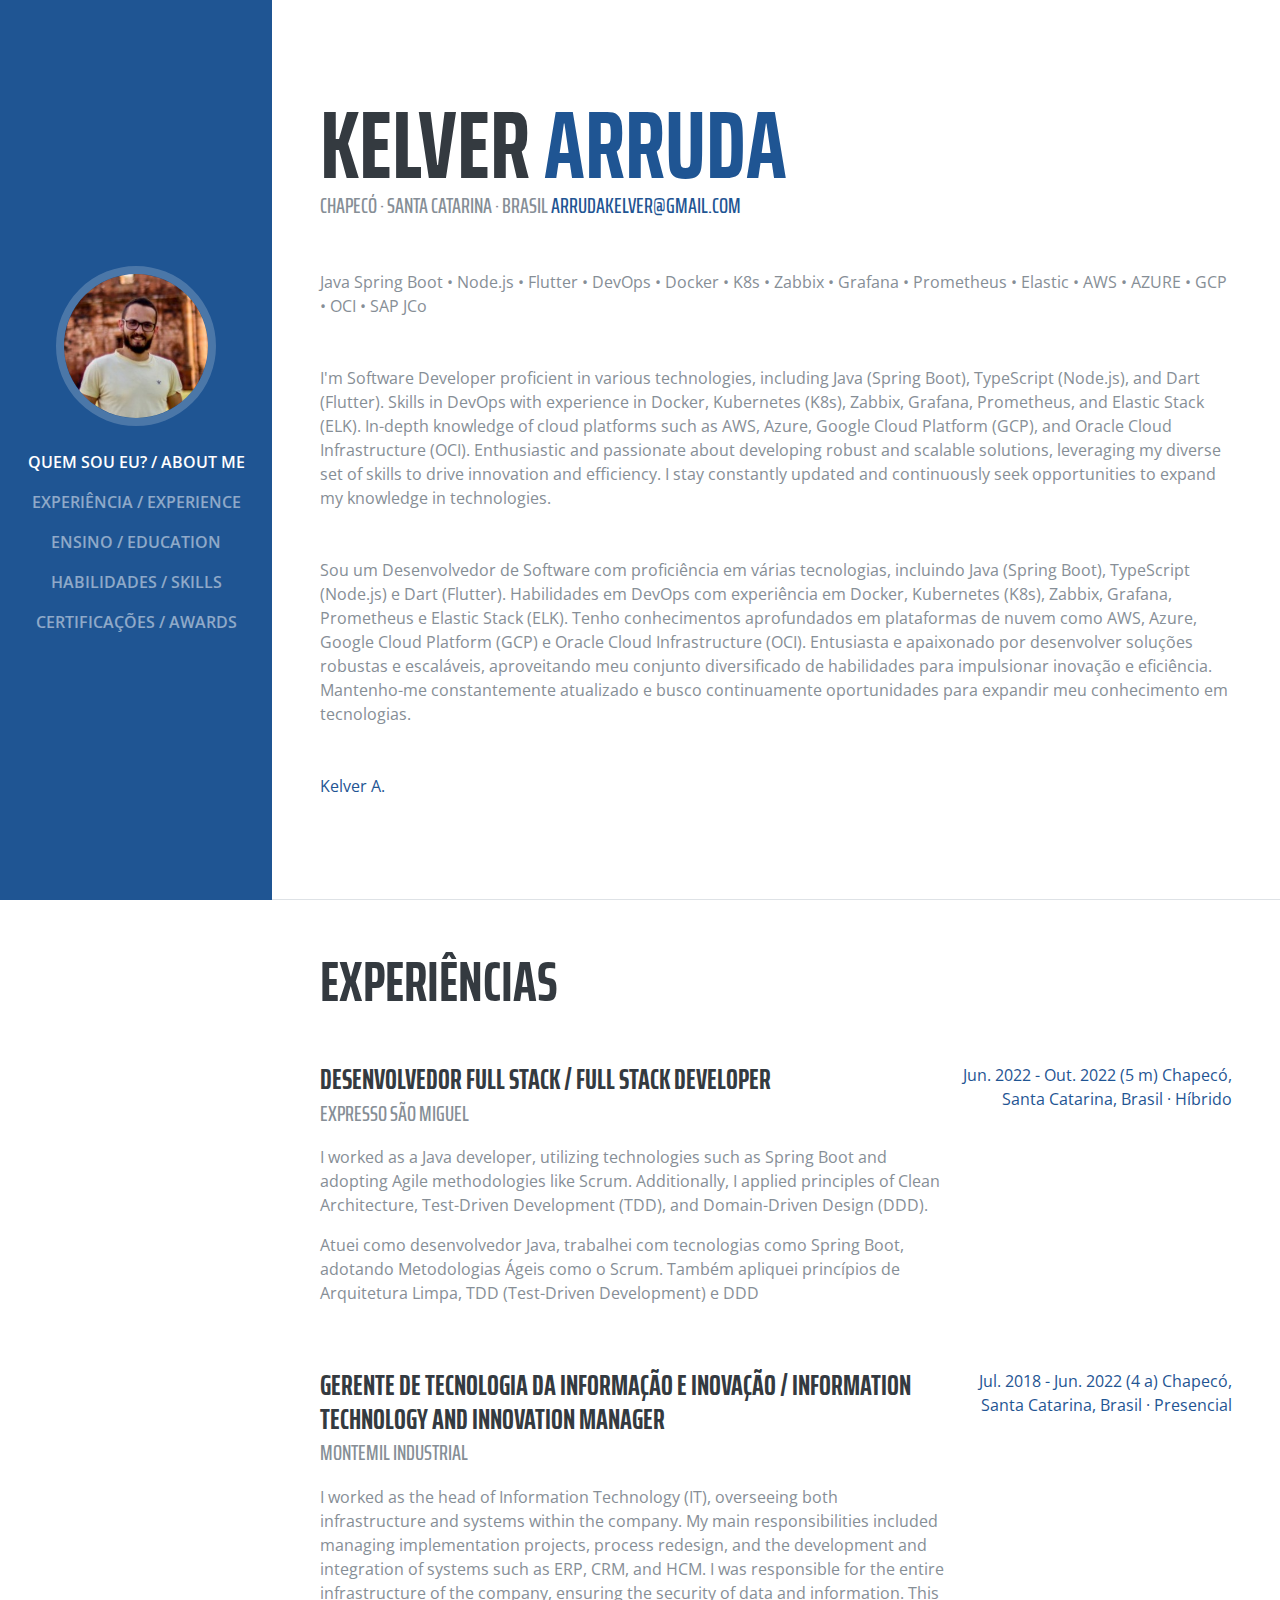
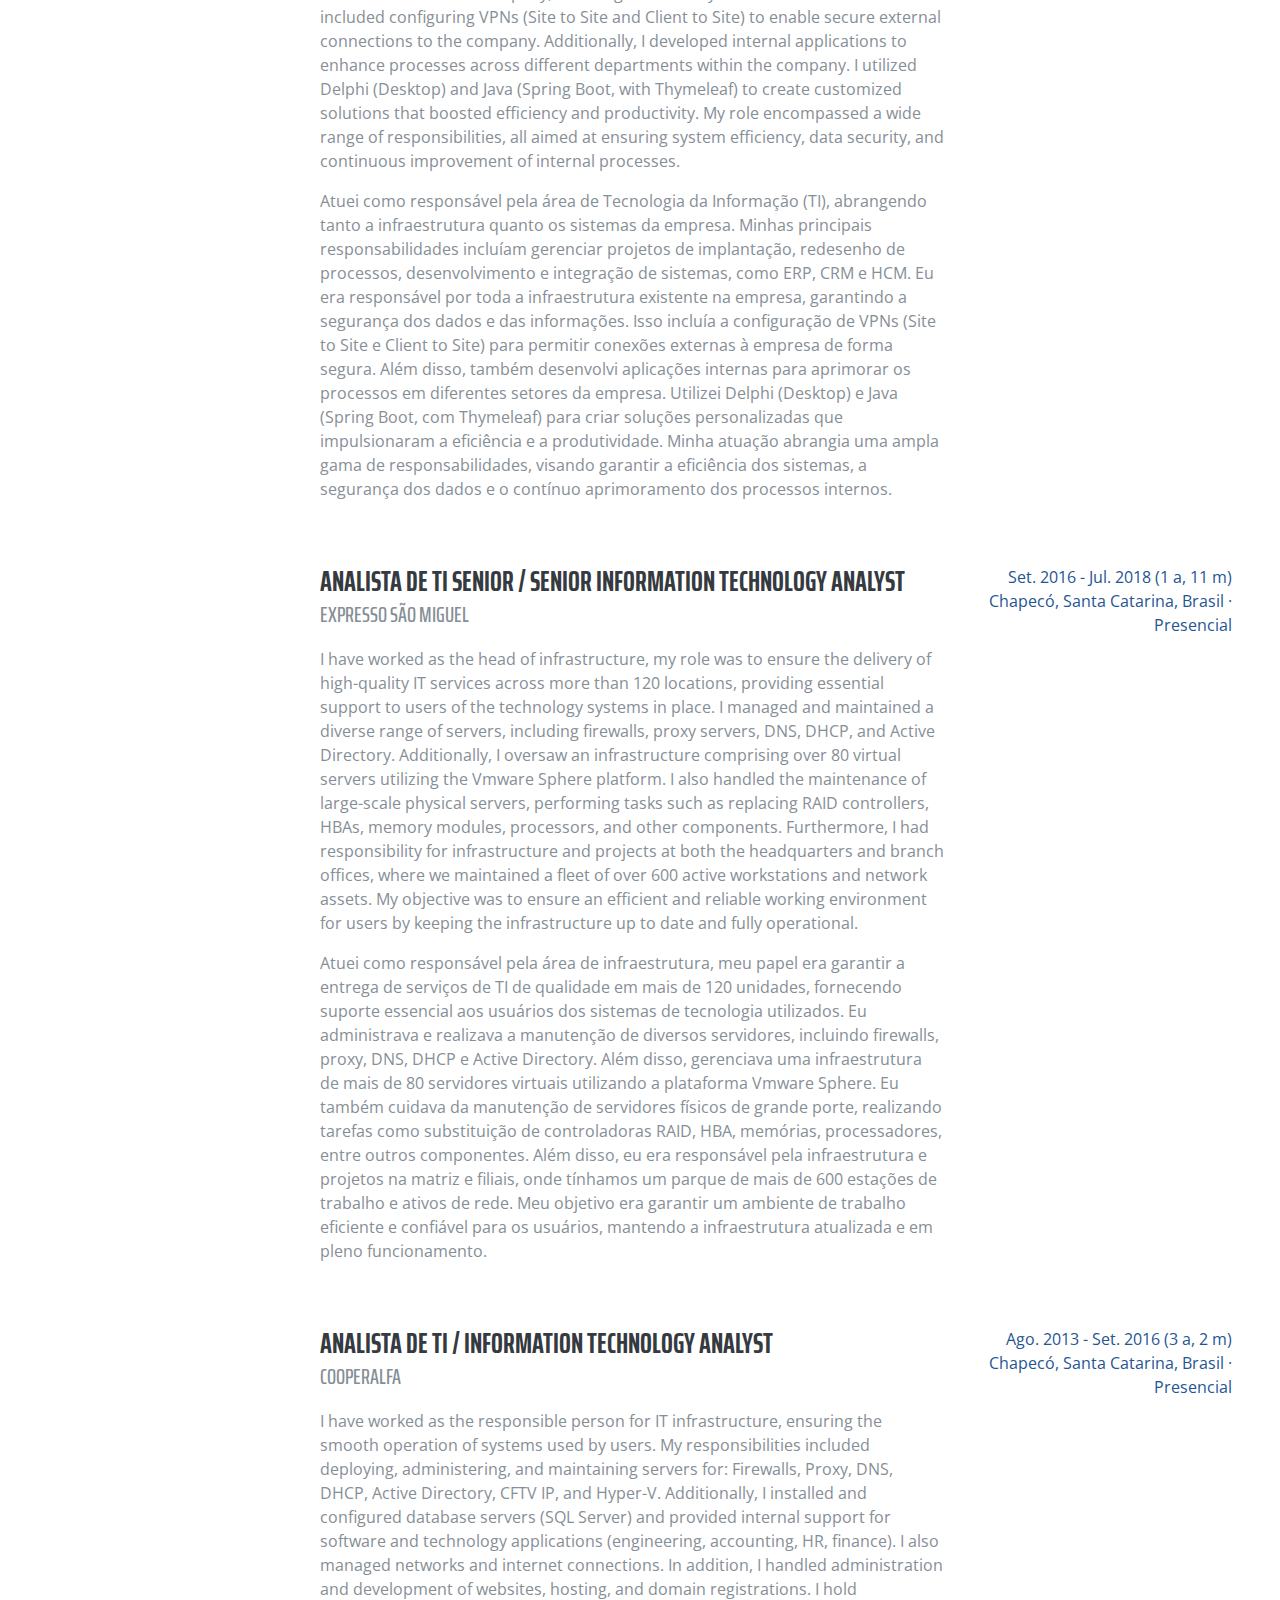
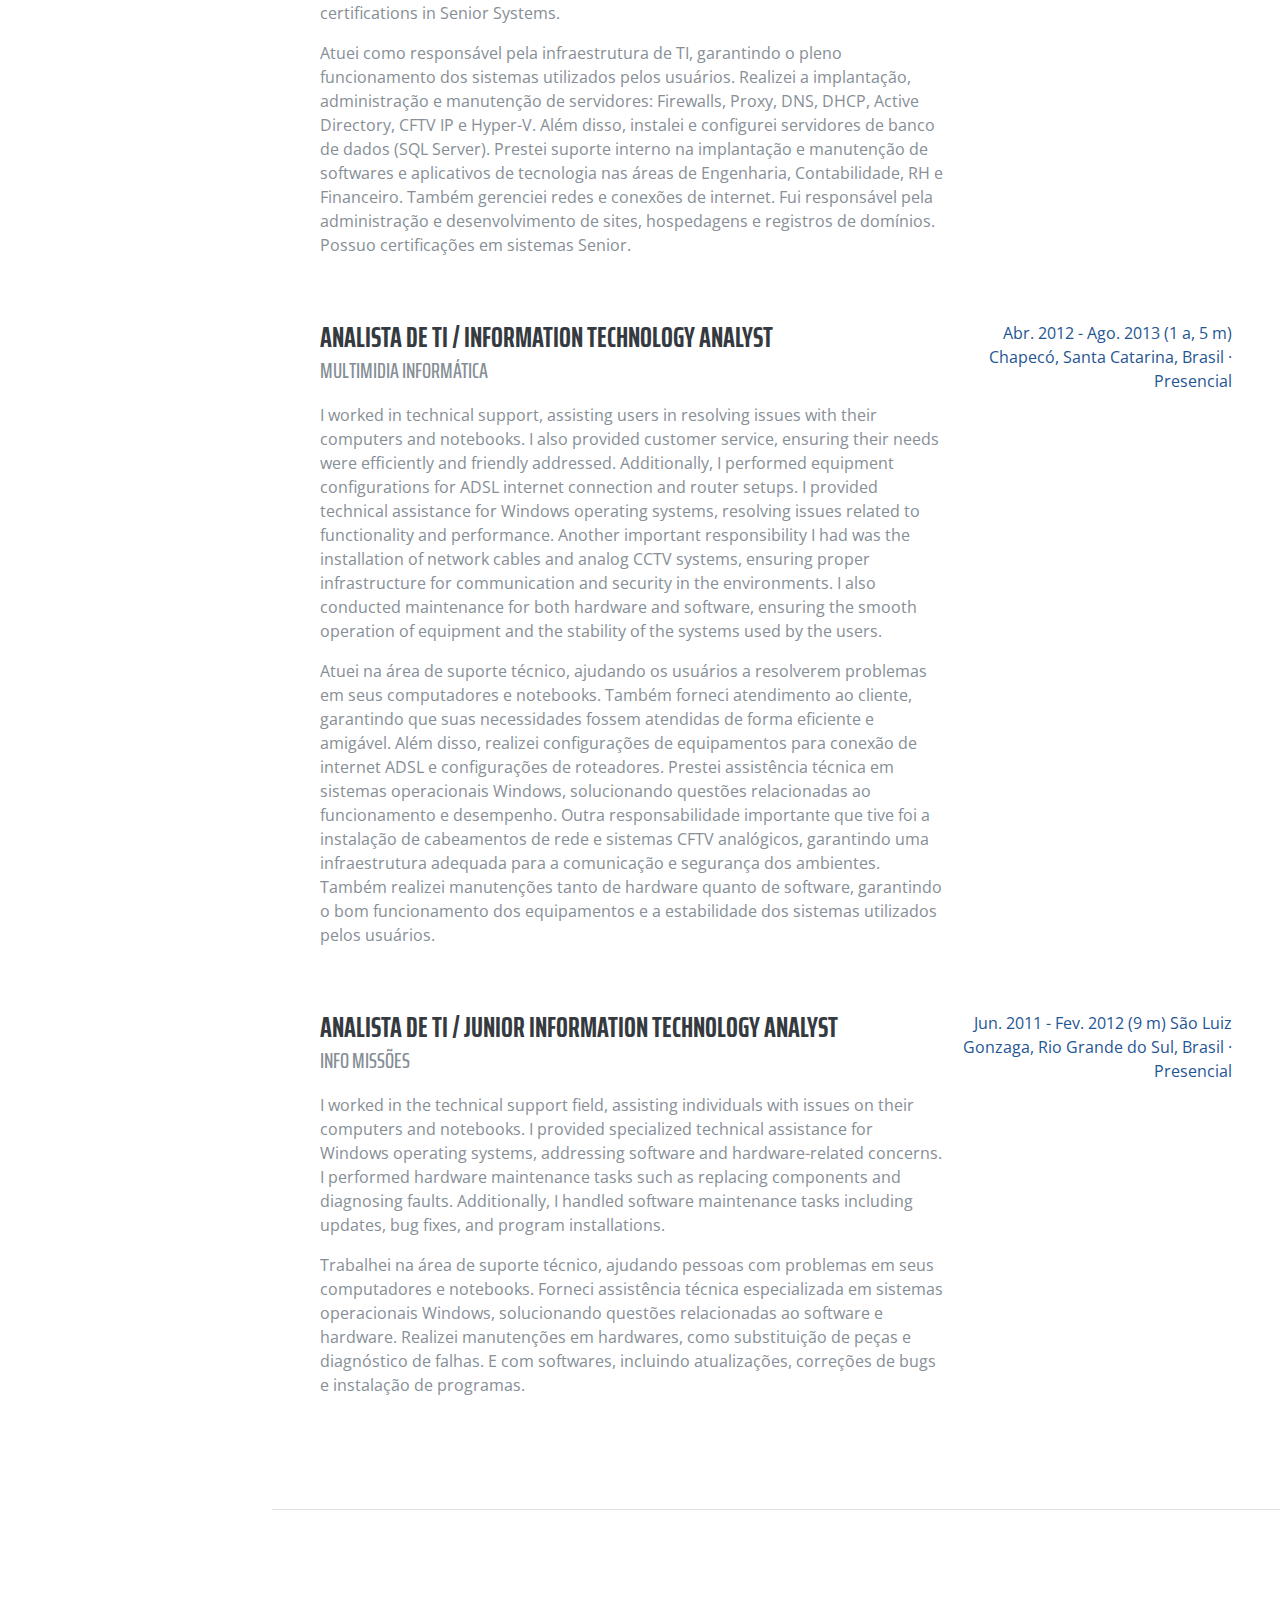
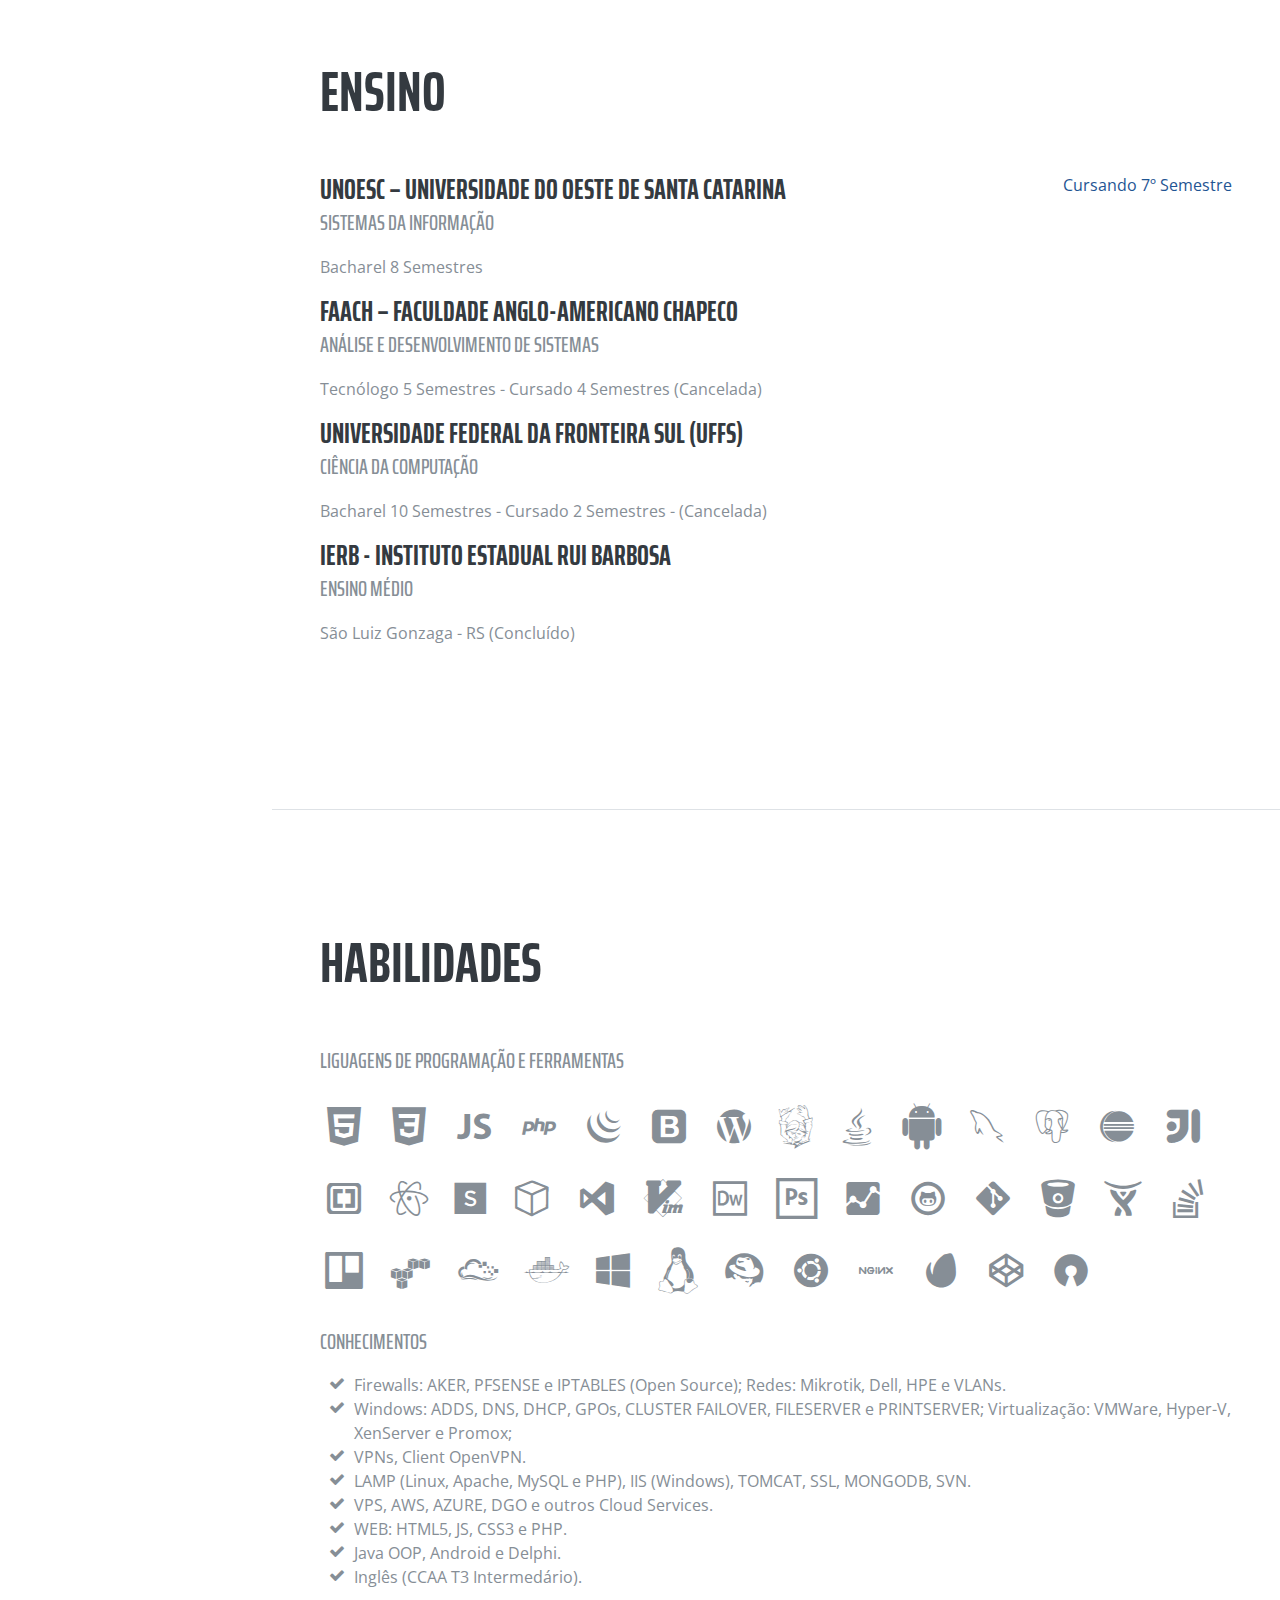
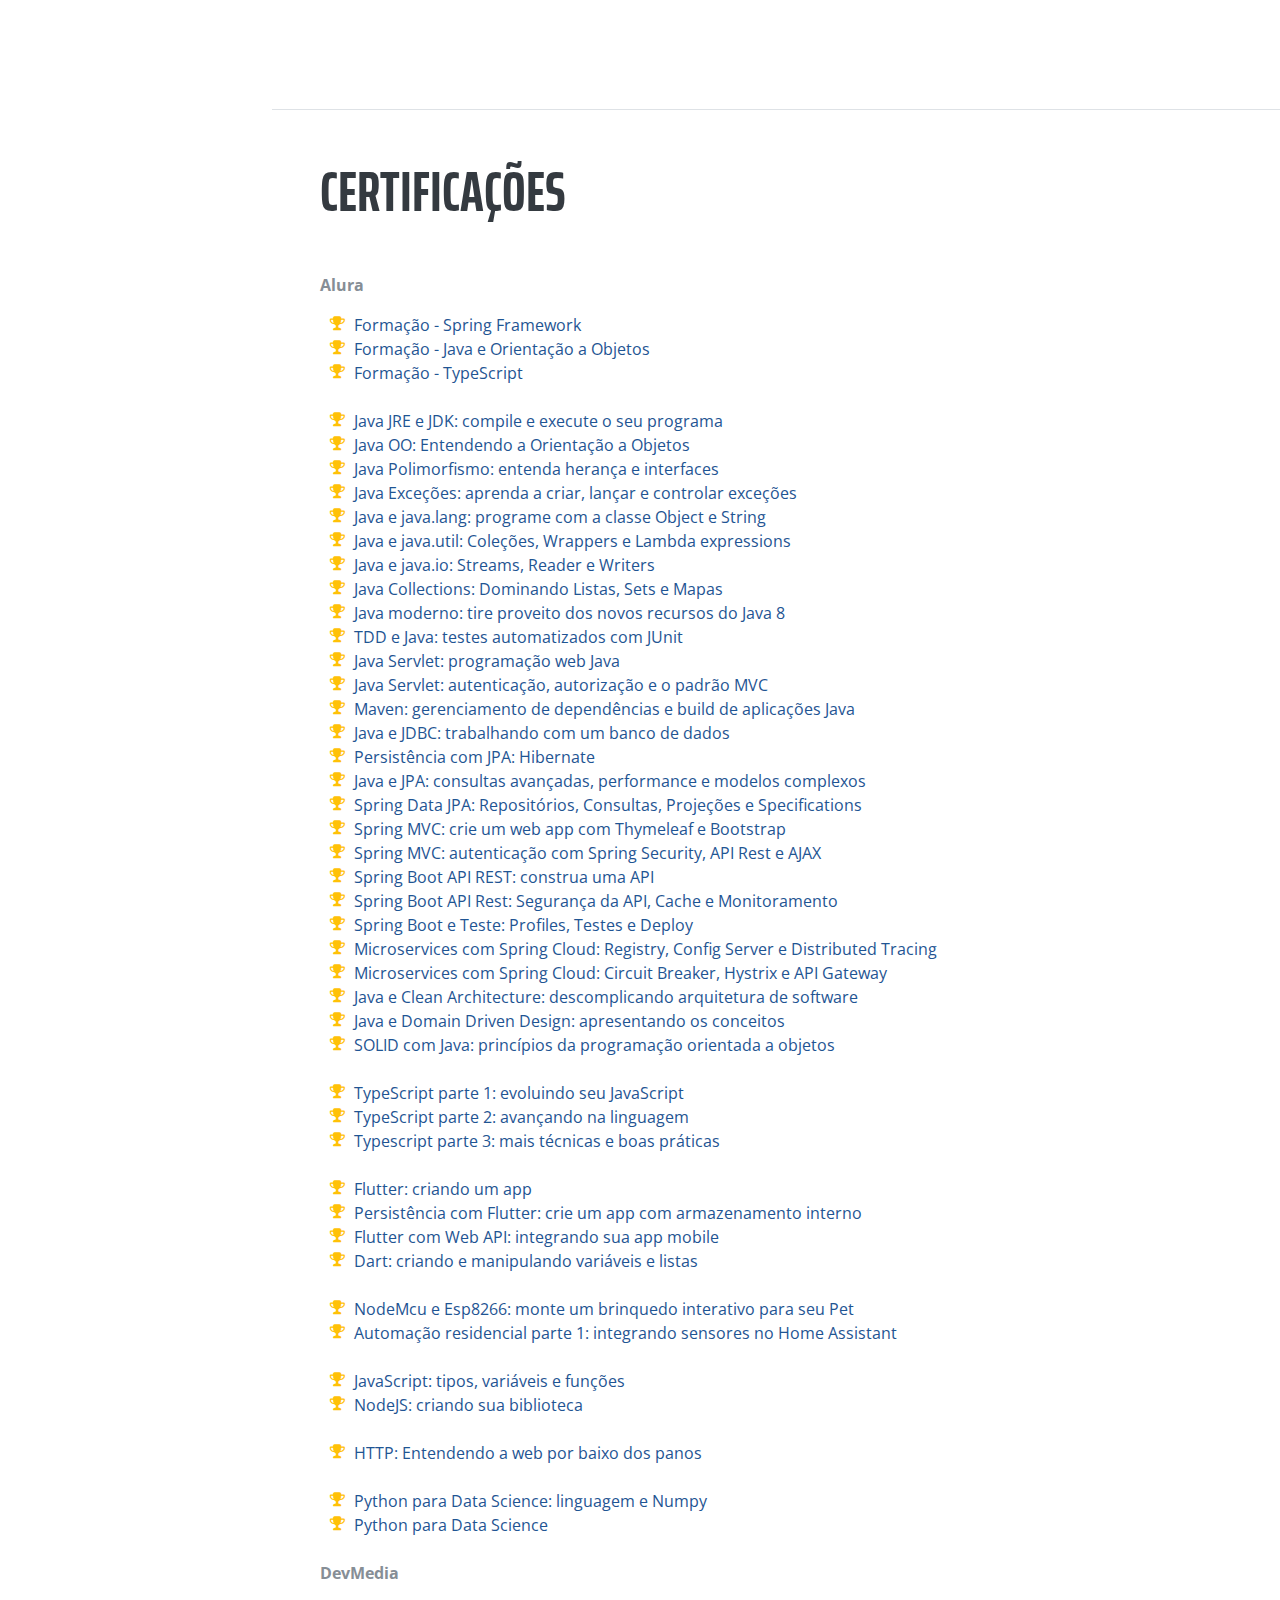
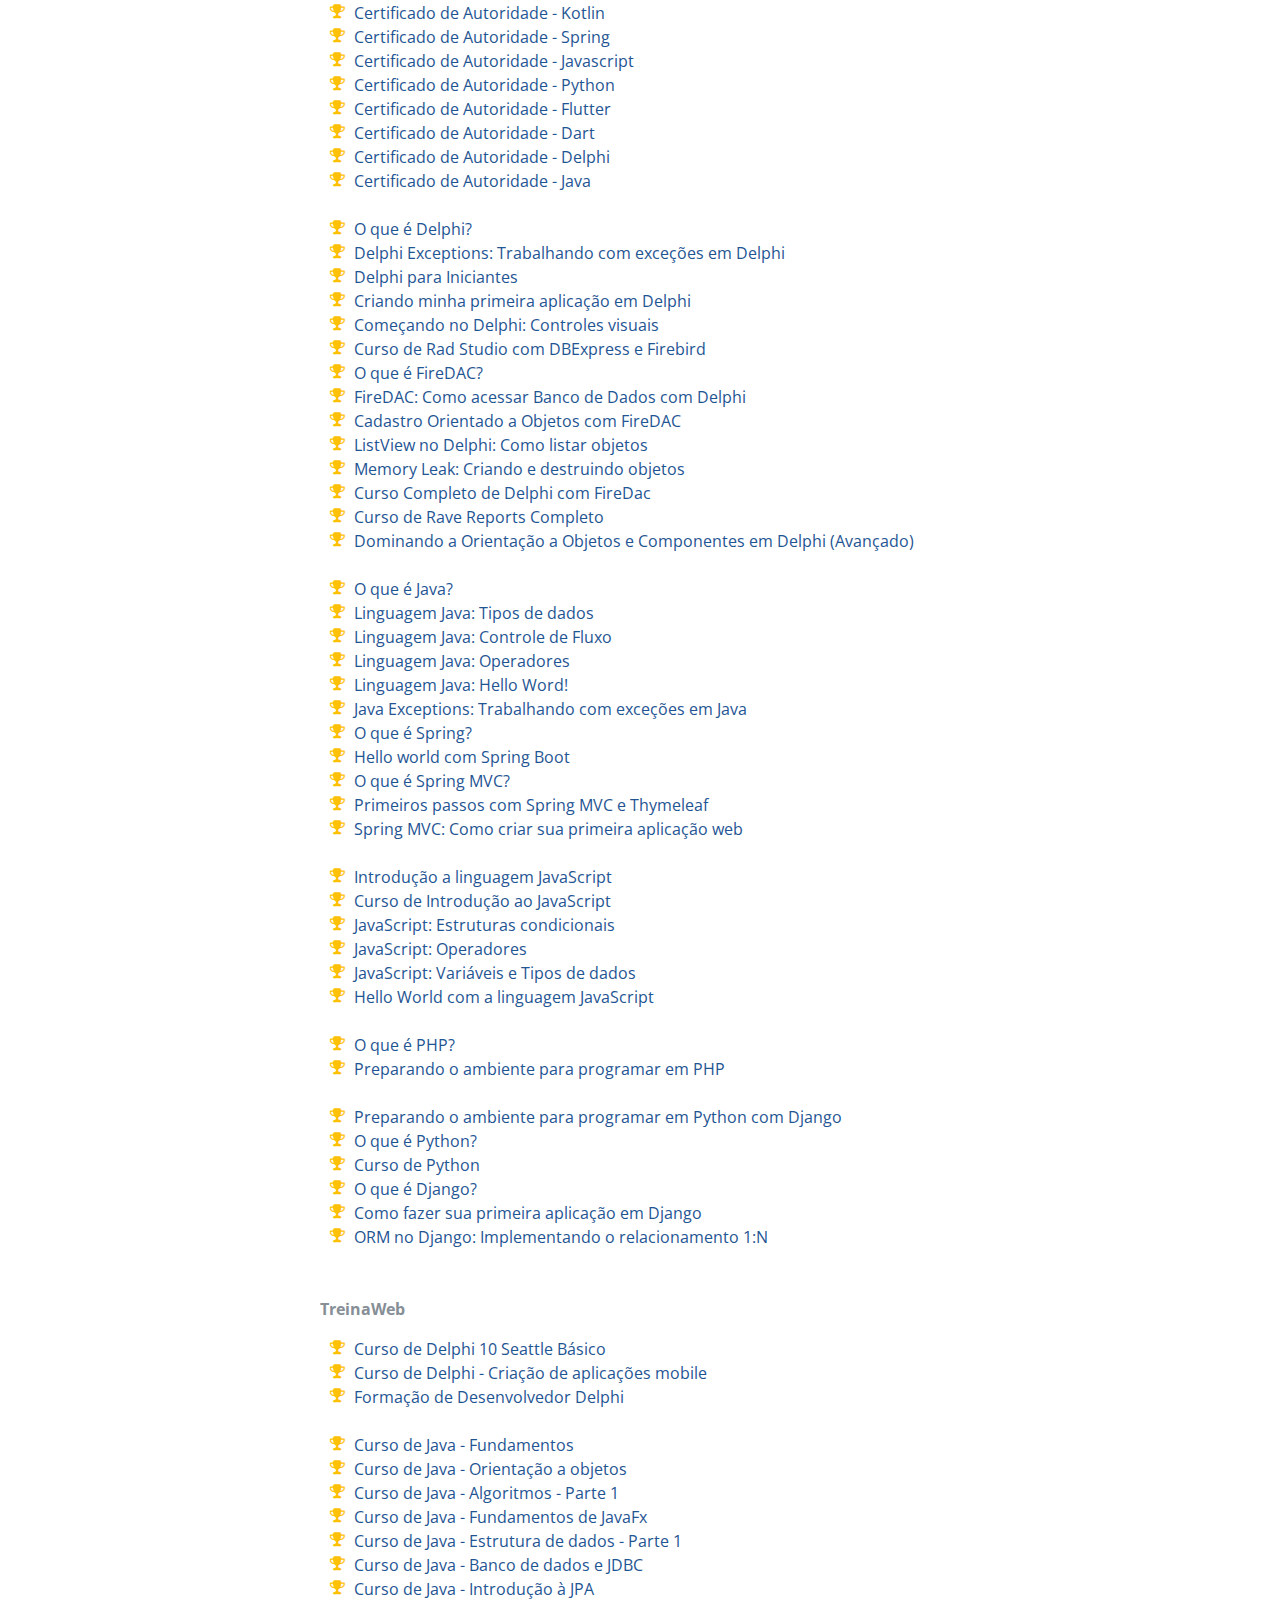
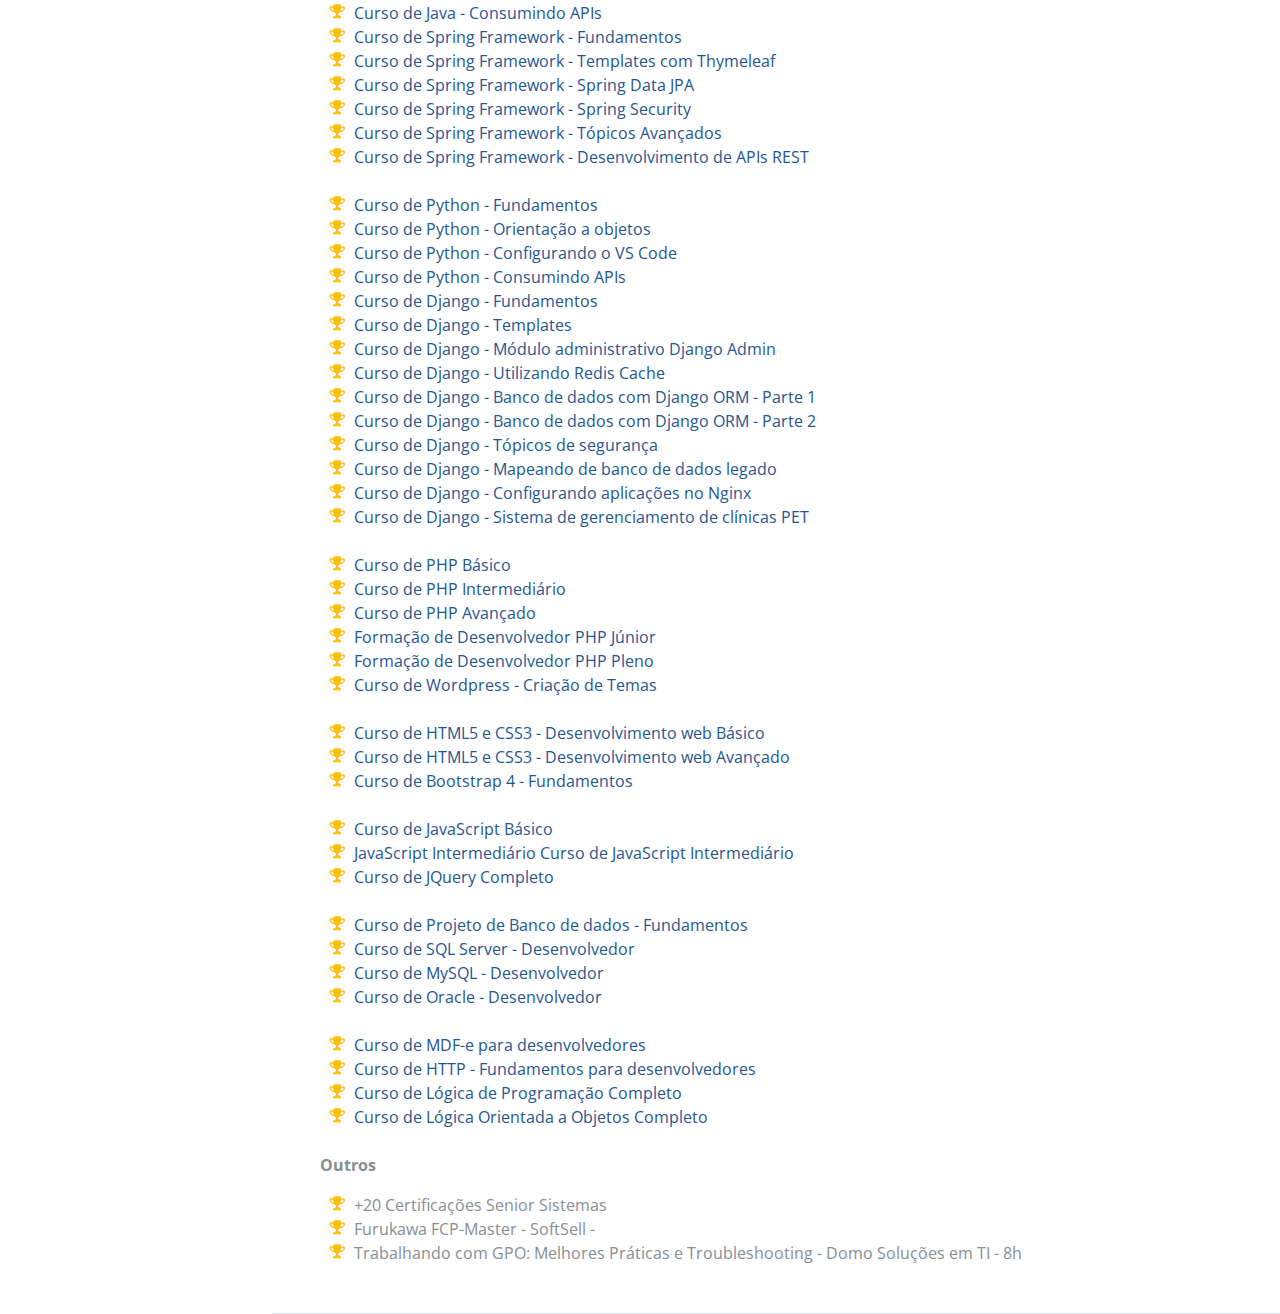
==== index.html @ 5f79d33c "refactor: formatted html" ====
<!DOCTYPE html>
<html lang="pt-br">

<head>

    <meta charset="utf-8">
    <meta name="viewport" content="width=device-width, initial-scale=1, shrink-to-fit=no">
    <meta name="description" content="">
    <meta name="author" content="Kelver Arruda">

    <title>:: Kelver Arruda ::</title>

    <!-- Global site tag (gtag.js) - Google Analytics -->
    <script async src="https://www.googletagmanager.com/gtag/js?id=UA-136386309-1"></script>
    <script>
        window.dataLayer = window.dataLayer || [];

        function gtag() {
            dataLayer.push(arguments);
        }

        gtag('js', new Date());

        gtag('config', 'UA-136386309-1');
    </script>

    <!-- Bootstrap core CSS -->
    <link href="vendor/bootstrap/css/bootstrap.min.css" rel="stylesheet">

    <!-- Custom fonts for this template -->
    <link href="https://fonts.googleapis.com/css?family=Saira+Extra+Condensed:100,200,300,400,500,600,700,800,900"
        rel="stylesheet">
    <link href="https://fonts.googleapis.com/css?family=Open+Sans:300,300i,400,400i,600,600i,700,700i,800,800i"
        rel="stylesheet">
    <link href="vendor/font-awesome/css/font-awesome.min.css" rel="stylesheet">
    <link href="vendor/devicons/css/devicons.min.css" rel="stylesheet">
    <link href="vendor/simple-line-icons/css/simple-line-icons.css" rel="stylesheet">

    <!-- Custom styles for this template -->
    <link href="css/resume.css" rel="stylesheet">

</head>

<body id="page-top">

    <nav class="navbar navbar-expand-lg navbar-dark bg-primary fixed-top" id="sideNav">
        <a class="navbar-brand js-scroll-trigger" href="#page-top">
            <span class="d-none d-lg-block">
                <img class="img-fluid img-profile rounded-circle mx-auto mb-2" src="img/profile.jpg"
                    alt="my-profile-photo">
            </span>
        </a>
        <button class="navbar-toggler" type="button" data-toggle="collapse" data-target="#navbarSupportedContent"
            aria-controls="navbarSupportedContent" aria-expanded="false" aria-label="Toggle navigation">
            <span class="navbar-toggler-icon"></span>
        </button>
        <div class="collapse navbar-collapse" id="navbarSupportedContent">
            <ul class="navbar-nav">
                <li class="nav-item">
                    <a class="nav-link js-scroll-trigger" href="#about">Quem sou eu? / About Me</a>
                </li>
                <li class="nav-item">
                    <a class="nav-link js-scroll-trigger" href="#experience">Experiência / Experience</a>
                </li>
                <li class="nav-item">
                    <a class="nav-link js-scroll-trigger" href="#education">Ensino / Education</a>
                </li>
                <li class="nav-item">
                    <a class="nav-link js-scroll-trigger" href="#skills">Habilidades / Skills</a>
                </li>
                <li class="nav-item">
                    <a class="nav-link js-scroll-trigger" href="#awards">Certificações / Awards</a>
                </li>
            </ul>
        </div>
    </nav>

    <div class="container-fluid p-0">

        <section class="resume-section p-3 p-lg-5 d-flex d-column" id="about">
            <div class="my-auto">
                <h1 class="mb-0">Kelver
                    <span class="text-primary">Arruda</span>
                </h1>
                <div class="subheading mb-5">Chapecó · Santa Catarina · Brasil
                    <a href="mailto:arrudakelver@gmail.com">arrudakelver@gmail.com</a>
                </div>
                <p class="mb-5">Java Spring Boot • Node.js • Flutter • DevOps • Docker • K8s • Zabbix • Grafana •
                    Prometheus • Elastic • AWS • AZURE • GCP • OCI • SAP JCo</p>
                <p class="mb-5">I'm Software Developer proficient in various technologies, including Java (Spring Boot),
                    TypeScript (Node.js), and Dart (Flutter).
                    Skills in DevOps with experience in Docker, Kubernetes (K8s), Zabbix, Grafana, Prometheus, and
                    Elastic Stack (ELK).
                    In-depth knowledge of cloud platforms such as AWS, Azure, Google Cloud Platform (GCP), and Oracle
                    Cloud Infrastructure (OCI).
                    Enthusiastic and passionate about developing robust and scalable solutions, leveraging my diverse
                    set of skills to drive innovation and efficiency. I stay constantly updated and continuously seek
                    opportunities to expand my knowledge in technologies.</p>
                <p class="mb-5">Sou um Desenvolvedor de Software com proficiência em várias tecnologias, incluindo Java
                    (Spring Boot), TypeScript (Node.js) e Dart (Flutter).
                    Habilidades em DevOps com experiência em Docker, Kubernetes (K8s), Zabbix, Grafana, Prometheus e
                    Elastic Stack (ELK).
                    Tenho conhecimentos aprofundados em plataformas de nuvem como AWS, Azure, Google Cloud Platform
                    (GCP) e Oracle Cloud Infrastructure (OCI).
                    Entusiasta e apaixonado por desenvolver soluções robustas e escaláveis, aproveitando meu conjunto
                    diversificado de habilidades para impulsionar inovação e eficiência.
                    Mantenho-me constantemente atualizado e busco continuamente oportunidades para expandir meu
                    conhecimento em tecnologias.</p>

                <div class="badge-base LI-profile-badge" data-locale="pt_BR" data-size="large" data-theme="light"
                    data-type="VERTICAL" data-vanity="kelver-arruda" data-version="v1">
                    <a class="badge-base__link LI-simple-link"
                        href="https://br.linkedin.com/in/kelver-arruda?trk=profile-badge">Kelver A.</a>
                </div>
            </div>
        </section>

        <section class="resume-section p-3 p-lg-5 d-flex flex-column" id="experience">
            <div class="my-auto">
                <h2 class="mb-5">Experiências</h2>
                <div class="resume-item d-flex flex-column flex-md-row mb-5">
                    <div class="resume-content mr-auto">
                        <h3 class="mb-0">Desenvolvedor Full Stack / Full Stack Developer</h3>
                        <div class="subheading mb-3">Expresso São Miguel</div>
                        <p>I worked as a Java developer, utilizing technologies such as Spring Boot and adopting Agile
                            methodologies like Scrum. Additionally, I applied principles of Clean Architecture,
                            Test-Driven Development (TDD), and Domain-Driven Design (DDD).</p>
                        <p>Atuei como desenvolvedor Java, trabalhei com tecnologias como Spring Boot, adotando
                            Metodologias Ágeis como o Scrum. Também apliquei princípios de Arquitetura Limpa, TDD
                            (Test-Driven Development) e DDD</p>
                    </div>
                    <div class="resume-date text-md-right">
                        <span class="text-primary">Jun. 2022 - Out. 2022 (5 m)</span>
                        <span class="text-primary">Chapecó, Santa Catarina, Brasil · Híbrido</span>
                    </div>
                </div>

                <div class="resume-item d-flex flex-column flex-md-row mb-5">
                    <div class="resume-content mr-auto">
                        <h3 class="mb-0">Gerente de Tecnologia da Informação e Inovação / Information Technology and
                            Innovation Manager</h3>
                        <div class="subheading mb-3">Montemil Industrial</div>
                        <p>I worked as the head of Information Technology (IT), overseeing both infrastructure and
                            systems within the company. My main responsibilities included managing implementation
                            projects, process redesign, and the development and integration of systems such as ERP, CRM,
                            and HCM.
                            I was responsible for the entire infrastructure of the company, ensuring the security of
                            data and information. This included configuring VPNs (Site to Site and Client to Site) to
                            enable secure external connections to the company.
                            Additionally, I developed internal applications to enhance processes across different
                            departments within the company. I utilized Delphi (Desktop) and Java (Spring Boot, with
                            Thymeleaf) to create customized solutions that boosted efficiency and productivity.
                            My role encompassed a wide range of responsibilities, all aimed at ensuring system
                            efficiency, data security, and continuous improvement of internal processes.</p>
                        <p>Atuei como responsável pela área de Tecnologia da Informação (TI), abrangendo tanto a
                            infraestrutura quanto os sistemas da empresa. Minhas principais responsabilidades incluíam
                            gerenciar projetos de implantação, redesenho de processos, desenvolvimento e integração de
                            sistemas, como ERP, CRM e HCM.
                            Eu era responsável por toda a infraestrutura existente na empresa, garantindo a segurança
                            dos dados e das informações. Isso incluía a configuração de VPNs (Site to Site e Client to
                            Site) para permitir conexões externas à empresa de forma segura.
                            Além disso, também desenvolvi aplicações internas para aprimorar os processos em diferentes
                            setores da empresa. Utilizei Delphi (Desktop) e Java (Spring Boot, com Thymeleaf) para criar
                            soluções personalizadas que impulsionaram a eficiência e a produtividade.
                            Minha atuação abrangia uma ampla gama de responsabilidades, visando garantir a eficiência
                            dos sistemas, a segurança dos dados e o contínuo aprimoramento dos processos internos.</p>
                    </div>
                    <div class="resume-date text-md-right">
                        <span class="text-primary">Jul. 2018 - Jun. 2022 (4 a)</span>
                        <span class="text-primary">Chapecó, Santa Catarina, Brasil · Presencial</span>
                    </div>
                </div>

                <div class="resume-item d-flex flex-column flex-md-row mb-5">
                    <div class="resume-content mr-auto">
                        <h3 class="mb-0">Analista de TI Senior / Senior Information Technology Analyst</h3>
                        <div class="subheading mb-3">Expresso São Miguel</div>
                        <p>I have worked as the head of infrastructure, my role was to ensure the delivery of
                            high-quality IT services across more than 120 locations, providing essential support to
                            users of the technology systems in place.
                            I managed and maintained a diverse range of servers, including firewalls, proxy servers,
                            DNS, DHCP, and Active Directory. Additionally, I oversaw an infrastructure comprising over
                            80 virtual servers utilizing the Vmware Sphere platform.
                            I also handled the maintenance of large-scale physical servers, performing tasks such as
                            replacing RAID controllers, HBAs, memory modules, processors, and other components.
                            Furthermore, I had responsibility for infrastructure and projects at both the headquarters
                            and branch offices, where we maintained a fleet of over 600 active workstations and network
                            assets. My objective was to ensure an efficient and reliable working environment for users
                            by keeping the infrastructure up to date and fully operational.</p>
                        <p>Atuei como responsável pela área de infraestrutura, meu papel era garantir a entrega de
                            serviços de TI de qualidade em mais de 120 unidades, fornecendo suporte essencial aos
                            usuários dos sistemas de tecnologia utilizados.
                            Eu administrava e realizava a manutenção de diversos servidores, incluindo firewalls, proxy,
                            DNS, DHCP e Active Directory. Além disso, gerenciava uma infraestrutura de mais de 80
                            servidores virtuais utilizando a plataforma Vmware Sphere.
                            Eu também cuidava da manutenção de servidores físicos de grande porte, realizando tarefas
                            como substituição de controladoras RAID, HBA, memórias, processadores, entre outros
                            componentes.
                            Além disso, eu era responsável pela infraestrutura e projetos na matriz e filiais, onde
                            tínhamos um parque de mais de 600 estações de trabalho e ativos de rede. Meu objetivo era
                            garantir um ambiente de trabalho eficiente e confiável para os usuários, mantendo a
                            infraestrutura atualizada e em pleno funcionamento.</p>
                    </div>
                    <div class="resume-date text-md-right">
                        <span class="text-primary">Set. 2016 - Jul. 2018 (1 a, 11 m)</span>
                        <span class="text-primary">Chapecó, Santa Catarina, Brasil · Presencial</span>
                    </div>
                </div>

                <div class="resume-item d-flex flex-column flex-md-row mb-5">
                    <div class="resume-content mr-auto">
                        <h3 class="mb-0">Analista de TI / Information Technology Analyst</h3>
                        <div class="subheading mb-3">Cooperalfa</div>
                        <p>I have worked as the responsible person for IT infrastructure, ensuring the smooth operation
                            of systems used by users.
                            My responsibilities included deploying, administering, and maintaining servers for:
                            Firewalls, Proxy, DNS, DHCP, Active Directory, CFTV IP, and Hyper-V. Additionally, I
                            installed and configured database servers (SQL Server) and provided internal support for
                            software and technology applications (engineering, accounting, HR, finance). I also managed
                            networks and internet connections. In addition, I handled administration and development of
                            websites, hosting, and domain registrations. I hold certifications in Senior Systems.</p>
                        <p>Atuei como responsável pela infraestrutura de TI, garantindo o pleno funcionamento dos
                            sistemas utilizados pelos usuários.
                            Realizei a implantação, administração e manutenção de servidores: Firewalls, Proxy, DNS,
                            DHCP, Active Directory, CFTV IP e Hyper-V. Além disso, instalei e configurei servidores de
                            banco de dados (SQL Server). Prestei suporte interno na implantação e manutenção de
                            softwares e aplicativos de tecnologia nas áreas de Engenharia, Contabilidade, RH e
                            Financeiro. Também gerenciei redes e conexões de internet. Fui responsável pela
                            administração e desenvolvimento de sites, hospedagens e registros de domínios. Possuo
                            certificações em sistemas Senior.</p>
                    </div>
                    <div class="resume-date text-md-right">
                        <span class="text-primary">Ago. 2013 - Set. 2016 (3 a, 2 m)</span>
                        <span class="text-primary">Chapecó, Santa Catarina, Brasil · Presencial</span>
                    </div>
                </div>

                <div class="resume-item d-flex flex-column flex-md-row mb-5">
                    <div class="resume-content mr-auto">
                        <h3 class="mb-0">Analista de TI / Information Technology Analyst</h3>
                        <div class="subheading mb-3">Multimidia Informática</div>
                        <p>I worked in technical support, assisting users in resolving issues with their computers and
                            notebooks. I also provided customer service, ensuring their needs were efficiently and
                            friendly addressed.
                            Additionally, I performed equipment configurations for ADSL internet connection and router
                            setups. I provided technical assistance for Windows operating systems, resolving issues
                            related to functionality and performance.
                            Another important responsibility I had was the installation of network cables and analog
                            CCTV systems, ensuring proper infrastructure for communication and security in the
                            environments.
                            I also conducted maintenance for both hardware and software, ensuring the smooth operation
                            of equipment and the stability of the systems used by the users.</p>
                        <p>Atuei na área de suporte técnico, ajudando os usuários a resolverem problemas em seus
                            computadores e notebooks. Também forneci atendimento ao cliente, garantindo que suas
                            necessidades fossem atendidas de forma eficiente e amigável.
                            Além disso, realizei configurações de equipamentos para conexão de internet ADSL e
                            configurações de roteadores. Prestei assistência técnica em sistemas operacionais Windows,
                            solucionando questões relacionadas ao funcionamento e desempenho.
                            Outra responsabilidade importante que tive foi a instalação de cabeamentos de rede e
                            sistemas CFTV analógicos, garantindo uma infraestrutura adequada para a comunicação e
                            segurança dos ambientes.
                            Também realizei manutenções tanto de hardware quanto de software, garantindo o bom
                            funcionamento dos equipamentos e a estabilidade dos sistemas utilizados pelos usuários.</p>
                    </div>
                    <div class="resume-date text-md-right">
                        <span class="text-primary">Abr. 2012 - Ago. 2013 (1 a, 5 m)</span>
                        <span class="text-primary">Chapecó, Santa Catarina, Brasil · Presencial</span>
                    </div>
                </div>

                <div class="resume-item d-flex flex-column flex-md-row mb-5">
                    <div class="resume-content mr-auto">
                        <h3 class="mb-0">Analista de TI / Junior Information Technology Analyst</h3>
                        <div class="subheading mb-3">Info Missões</div>
                        <p>I worked in the technical support field, assisting individuals with issues on their computers
                            and notebooks. I provided specialized technical assistance for Windows operating systems,
                            addressing software and hardware-related concerns.
                            I performed hardware maintenance tasks such as replacing components and diagnosing faults.
                            Additionally, I handled software maintenance tasks including updates, bug fixes, and program
                            installations.</p>
                        <p>Trabalhei na área de suporte técnico, ajudando pessoas com problemas em seus computadores e
                            notebooks. Forneci assistência técnica especializada em sistemas operacionais Windows,
                            solucionando questões relacionadas ao software e hardware.
                            Realizei manutenções em hardwares, como substituição de peças e diagnóstico de falhas. E com
                            softwares, incluindo atualizações, correções de bugs e instalação de programas.</p>
                    </div>
                    <div class="resume-date text-md-right">
                        <span class="text-primary">Jun. 2011 - Fev. 2012 (9 m)</span>
                        <span class="text-primary">São Luiz Gonzaga, Rio Grande do Sul, Brasil · Presencial</span>
                    </div>
                </div>

            </div>
        </section>
        <section class="resume-section p-3 p-lg-5 d-flex flex-column" id="education">
            <div class="my-auto">
                <h2 class="mb-5">Ensino</h2>
                <div class="resume-item d-flex flex-column flex-md-row">
                    <div class="resume-content mr-auto">
                        <h3 class="mb-0">UNOESC – Universidade do Oeste de Santa Catarina</h3>
                        <div class="subheading mb-3">Sistemas da Informação</div>
                        <p>Bacharel 8 Semestres</p>
                    </div>
                    <div class="resume-date text-md-right">
                        <span class="text-primary">Cursando 7º Semestre</span>
                    </div>
                </div>
                <div class="resume-item d-flex flex-column flex-md-row">
                    <div class="resume-content mr-auto">
                        <h3 class="mb-0">FAACH – Faculdade Anglo-Americano Chapeco</h3>
                        <div class="subheading mb-3">Análise e Desenvolvimento de Sistemas</div>
                        <p>Tecnólogo 5 Semestres - Cursado 4 Semestres (Cancelada)</p>
                    </div>
                </div>
                <div class="resume-item d-flex flex-column flex-md-row">
                    <div class="resume-content mr-auto">
                        <h3 class="mb-0">Universidade Federal da Fronteira Sul (UFFS)</h3>
                        <div class="subheading mb-3">Ciência da Computação</div>
                        <p>Bacharel 10 Semestres - Cursado 2 Semestres - (Cancelada)</p>
                    </div>
                </div>
                <div class="resume-item d-flex flex-column flex-md-row">
                    <div class="resume-content mr-auto">
                        <h3 class="mb-0">IERB - Instituto Estadual Rui Barbosa</h3>
                        <div class="subheading mb-3">Ensino Médio</div>
                        <p>São Luiz Gonzaga - RS (Concluído)</p>
                    </div>
                    <div class="resume-date text-md-right">
                        <span class="text-primary"></span>
                    </div>
                </div>
            </div>
        </section>
        <section class="resume-section p-3 p-lg-5 d-flex flex-column" id="skills">
            <div class="my-auto">
                <h2 class="mb-5">Habilidades</h2>
                <div class="subheading mb-3">Liguagens de Programação e Ferramentas</div>
                <ul class="list-inline list-icons">
                    <li class="list-inline-item">
                        <i class="devicons devicons-html5" title="HTML5"></i>
                    </li>

                    <li class="list-inline-item">
                        <i class="devicons devicons-css3" title="CSS3"></i>
                    </li>

                    <li class="list-inline-item">
                        <i class="devicons devicons-javascript" title="Javascript"></i>
                    </li>

                    <li class="list-inline-item">
                        <i class="devicons devicons-php" title="PHP"></i>
                    </li>

                    <li class="list-inline-item">
                        <i class="devicons devicons-jquery" title="JQuery"></i>
                    </li>

                    <li class="list-inline-item">
                        <i class="devicons devicons-bootstrap" title="Bootstrap"></i>
                    </li>

                    <li class="list-inline-item">
                        <i class="devicons devicons-wordpress" title="Wordpress"></i>
                    </li>

                    <li class="list-inline-item">
                        <i class="devicons devicons-composer" title="Composer"></i>
                    </li>

                    <li class="list-inline-item">
                        <i class="devicons devicons-java" title="Java"></i>
                    </li>

                    <li class="list-inline-item">
                        <i class="devicons devicons-android" title="Android"></i>
                    </li>

                    <li class="list-inline-item">
                        <i class="devicons devicons-mysql" title="MySQL"></i>
                    </li>

                    <li class="list-inline-item">
                        <i class="devicons devicons-postgresql" title="Postgress"></i>
                    </li>

                    <li class="list-inline-item">
                        <i class="devicons devicons-eclipse" title="Eclipse"></i>
                    </li>

                    <li class="list-inline-item">
                        <i class="devicons devicons-intellij" title="Intelli J"></i>
                    </li>

                    <li class="list-inline-item">
                        <i class="devicons devicons-brackets" title="Brackets"></i>
                    </li>

                    <li class="list-inline-item">
                        <i class="devicons devicons-atom" title="Atom"></i>
                    </li>

                    <li class="list-inline-item">
                        <i class="devicons devicons-sublime" title="Sublime"></i>
                    </li>

                    <li class="list-inline-item">
                        <i class="devicons devicons-netbeans" title="NetBeans"></i>
                    </li>

                    <li class="list-inline-item">
                        <i class="devicons devicons-visualstudio" title="Visual Studio"></i>
                    </li>

                    <li class="list-inline-item">
                        <i class="devicons devicons-vim" title="VIM"></i>
                    </li>

                    <li class="list-inline-item">
                        <i class="devicons devicons-dreamweaver" title="Dreamweaver"></i>
                    </li>

                    <li class="list-inline-item">
                        <i class="devicons devicons-photoshop" title="Photoshop"></i>
                    </li>

                    <li class="list-inline-item">
                        <i class="devicons devicons-google_analytics" title="Google Analytics"></i>
                    </li>

                    <li class="list-inline-item">
                        <i class="devicons devicons-github" title="Github"></i>
                    </li>

                    <li class="list-inline-item">
                        <i class="devicons devicons-git" title="Git"></i>
                    </li>

                    <li class="list-inline-item">
                        <i class="devicons devicons-bitbucket" title="Bit bucket"></i>
                    </li>

                    <li class="list-inline-item">
                        <i class="devicons devicons-atlassian" title="Atlassian"></i>
                    </li>

                    <li class="list-inline-item">
                        <i class="devicons devicons-stackoverflow" title="StackOverflow"></i>
                    </li>

                    <li class="list-inline-item">
                        <i class="devicons devicons-trello" title="Trello"></i>
                    </li>

                    <li class="list-inline-item">
                        <i class="devicons devicons-aws" title="AWS"></i>
                    </li>

                    <li class="list-inline-item">
                        <i class="devicons devicons-digital-ocean" title="Digital Ocean"></i>
                    </li>

                    <li class="list-inline-item">
                        <i class="devicons devicons-docker" title="Docker"></i>
                    </li>

                    <li class="list-inline-item">
                        <i class="devicons devicons-windows" title="Windows"></i>
                    </li>

                    <li class="list-inline-item">
                        <i class="devicons devicons-linux" title="Linux"></i>
                    </li>

                    <li class="list-inline-item">
                        <i class="devicons devicons-redhat" title="RedHat"></i>
                    </li>

                    <li class="list-inline-item">
                        <i class="devicons devicons-ubuntu" title="Ubuntu"></i>
                    </li>

                    <li class="list-inline-item">
                        <i class="devicons devicons-nginx" title="NGINX"></i>
                    </li>

                    <li class="list-inline-item">
                        <i class="devicons devicons-envato" title="Envato"></i>
                    </li>

                    <li class="list-inline-item">
                        <i class="devicons devicons-codepen" title="CodePen"></i>
                    </li>

                    <li class="list-inline-item">
                        <i class="devicons devicons-opensource" title="Open Source"></i>
                    </li>
                </ul>
                <div class="subheading mb-3">Conhecimentos</div>
                <ul class="fa-ul mb-0">
                    <li>
                        <i class="fa-li fa fa-check"></i>
                        Firewalls: AKER, PFSENSE e IPTABLES (Open Source); Redes: Mikrotik, Dell, HPE e VLANs.
                    </li>
                    <li>
                        <i class="fa-li fa fa-check"></i>
                        Windows: ADDS, DNS, DHCP, GPOs, CLUSTER FAILOVER, FILESERVER e PRINTSERVER; Virtualização:
                        VMWare,
                        Hyper-V, XenServer e Promox;
                    </li>
                    <li>
                        <i class="fa-li fa fa-check"></i>
                        VPNs, Client OpenVPN.
                    </li>
                    <li>
                        <i class="fa-li fa fa-check"></i>
                        LAMP (Linux, Apache, MySQL e PHP), IIS (Windows), TOMCAT, SSL, MONGODB, SVN.
                    </li>
                    <li>
                        <i class="fa-li fa fa-check"></i>
                        VPS, AWS, AZURE, DGO e outros Cloud Services.
                    </li>
                    <li>
                        <i class="fa-li fa fa-check"></i>
                        WEB: HTML5, JS, CSS3 e PHP.
                    </li>
                    <li>
                        <i class="fa-li fa fa-check"></i>
                        Java OOP, Android e Delphi.
                    </li>
                    <li>
                        <i class="fa-li fa fa-check"></i>
                        Inglês (CCAA T3 Intermedário).
                    </li>

                </ul>
            </div>
        </section>

        <section class="resume-section p-3 p-lg-5 d-flex flex-column" id="awards">
            <div class="my-auto">
                <h2 class="mb-5">Certificações</h2>
                <p class="font-weight-bold">Alura</p>
                <ul class="fa-ul mb-0">
                    <li>
                        <i class="fa-li fa fa-trophy text-warning"></i>
                        <a href="https://cursos.alura.com.br/degree/certificate/de47ee46-ffe4-4e1f-b01b-09a4c533528c"
                            target="_blank">
                            Formação - Spring Framework
                        </a>
                    </li>
                    <li>
                        <i class="fa-li fa fa-trophy text-warning"></i>
                        <a href="https://cursos.alura.com.br/degree/certificate/3935119a-4843-4166-872a-dcb094a4b2c4"
                            target="_blank">
                            Formação - Java e Orientação a Objetos
                        </a>
                    </li>
                    <li>
                        <i class="fa-li fa fa-trophy text-warning"></i>
                        <a href="https://cursos.alura.com.br/degree/certificate/41d3a883-3e7e-4c7d-bb79-b14372760dcd"
                            target="_blank">
                            Formação - TypeScript
                        </a>
                    </li>
                    <br />
                    <li>
                        <i class="fa-li fa fa-trophy text-warning"></i>
                        <a href="https://cursos.alura.com.br/certificate/5a01b08a-c236-4c2e-908d-220312015839"
                            target="_blank">
                            Java JRE e JDK: compile e execute o seu programa
                        </a>
                    </li>
                    <li>
                        <i class="fa-li fa fa-trophy text-warning"></i>
                        <a href="https://cursos.alura.com.br/certificate/9956d378-69b5-4947-afab-f521110d0853"
                            target="_blank">
                            Java OO: Entendendo a Orientação a Objetos
                        </a>
                    </li>
                    <li>
                        <i class="fa-li fa fa-trophy text-warning"></i>
                        <a href="https://cursos.alura.com.br/certificate/7df78c2d-a4e4-4f46-90bf-b94fdf155de0"
                            target="_blank">
                            Java Polimorfismo: entenda herança e interfaces
                        </a>
                    </li>
                    <li>
                        <i class="fa-li fa fa-trophy text-warning"></i>
                        <a href="https://cursos.alura.com.br/certificate/e4dfa021-2caa-4cc5-9e4c-188cdc134ada"
                            target="_blank">
                            Java Exceções: aprenda a criar, lançar e controlar exceções
                        </a>
                    </li>
                    <li>
                        <i class="fa-li fa fa-trophy text-warning"></i>
                        <a href="https://cursos.alura.com.br/certificate/2b8bd494-b65a-4995-8b1e-a6886680d3b7"
                            target="_blank">
                            Java e java.lang: programe com a classe Object e String
                        </a>
                    </li>
                    <li>
                        <i class="fa-li fa fa-trophy text-warning"></i>
                        <a href="https://cursos.alura.com.br/certificate/231acbfd-f3fe-4d2e-86a8-be8c2696924b"
                            target="_blank">
                            Java e java.util: Coleções, Wrappers e Lambda expressions
                        </a>
                    </li>
                    <li>
                        <i class="fa-li fa fa-trophy text-warning"></i>
                        <a href="https://cursos.alura.com.br/certificate/4e4c335b-2ba4-4b91-befd-f472d432788a"
                            target="_blank">
                            Java e java.io: Streams, Reader e Writers
                        </a>
                    </li>
                    <li>
                        <i class="fa-li fa fa-trophy text-warning"></i>
                        <a href="https://cursos.alura.com.br/certificate/f86dbfb8-01fb-41a4-8d68-58c1674b5168"
                            target="_blank">
                            Java Collections: Dominando Listas, Sets e Mapas
                        </a>
                    </li>
                    <li>
                        <i class="fa-li fa fa-trophy text-warning"></i>
                        <a href="https://cursos.alura.com.br/certificate/cea45a89-4031-456a-9607-bd1e37cc45a8"
                            target="_blank">
                            Java moderno: tire proveito dos novos recursos do Java 8
                        </a>
                    </li>
                    <li>
                        <i class="fa-li fa fa-trophy text-warning"></i>
                        <a href="https://cursos.alura.com.br/certificate/4a1eb7d6-875d-4361-9be4-e6cee29ce0c6"
                            target="_blank">
                            TDD e Java: testes automatizados com JUnit
                        </a>
                    </li>
                    <li>
                        <i class="fa-li fa fa-trophy text-warning"></i>
                        <a href="https://cursos.alura.com.br/degree/certificate/41d3a883-3e7e-4c7d-bb79-b14372760dcd"
                            target="_blank">
                            Java Servlet: programação web Java
                        </a>
                    </li>
                    <li>
                        <i class="fa-li fa fa-trophy text-warning"></i>
                        <a href="https://cursos.alura.com.br/certificate/2387c046-dacc-4a39-bc16-3303edde540c"
                            target="_blank">
                            Java Servlet: autenticação, autorização e o padrão MVC
                        </a>
                    </li>
                    <li>
                        <i class="fa-li fa fa-trophy text-warning"></i>
                        <a href="https://cursos.alura.com.br/certificate/3d7b384f-709d-48e1-892b-bcb24eafc441"
                            target="_blank">
                            Maven: gerenciamento de dependências e build de aplicações Java
                        </a>
                    </li>
                    <li>
                        <i class="fa-li fa fa-trophy text-warning"></i>
                        <a href="https://cursos.alura.com.br/certificate/4f935058-26de-45c8-a363-7302d0deb206"
                            target="_blank">
                            Java e JDBC: trabalhando com um banco de dados
                        </a>
                    </li>
                    <li>
                        <i class="fa-li fa fa-trophy text-warning"></i>
                        <a href="https://cursos.alura.com.br/certificate/4e2f2a69-9a7a-4373-bd25-f540aec9b363"
                            target="_blank">
                            Persistência com JPA: Hibernate
                        </a>
                    </li>
                    <li>
                        <i class="fa-li fa fa-trophy text-warning"></i>
                        <a href="https://cursos.alura.com.br/certificate/f1bcfa30-399d-4729-8328-44be72edf9e6"
                            target="_blank">
                            Java e JPA: consultas avançadas, performance e modelos complexos
                        </a>
                    </li>
                    <li>
                        <i class="fa-li fa fa-trophy text-warning"></i>
                        <a href="https://cursos.alura.com.br/certificate/21c66879-e206-421e-9656-dc3e72f99dfc"
                            target="_blank">
                            Spring Data JPA: Repositórios, Consultas, Projeções e Specifications
                        </a>
                    </li>
                    <li>
                        <i class="fa-li fa fa-trophy text-warning"></i>
                        <a href="https://cursos.alura.com.br/certificate/ec8839cf-a613-448e-9c58-9cddd663b4a7"
                            target="_blank">
                            Spring MVC: crie um web app com Thymeleaf e Bootstrap
                        </a>
                    </li>
                    <li>
                        <i class="fa-li fa fa-trophy text-warning"></i>
                        <a href="https://cursos.alura.com.br/certificate/2ff35d40-5345-4865-a59a-3411b66453b6"
                            target="_blank">
                            Spring MVC: autenticação com Spring Security, API Rest e AJAX
                        </a>
                    </li>
                    <li>
                        <i class="fa-li fa fa-trophy text-warning"></i>
                        <a href="https://cursos.alura.com.br/certificate/0c09b4a2-f6ed-4e88-a2e1-4fc8424d8b80"
                            target="_blank">
                            Spring Boot API REST: construa uma API
                        </a>
                    </li>
                    <li>
                        <i class="fa-li fa fa-trophy text-warning"></i>
                        <a href="https://cursos.alura.com.br/certificate/7f83f52f-a4c5-4bba-a72d-ce818d9a00d2"
                            target="_blank">
                            Spring Boot API Rest: Segurança da API, Cache e Monitoramento
                        </a>
                    </li>
                    <li>
                        <i class="fa-li fa fa-trophy text-warning"></i>
                        <a href="https://cursos.alura.com.br/certificate/90bb5114-b6f1-45c9-83f0-078f5f67c5af"
                            target="_blank">
                            Spring Boot e Teste: Profiles, Testes e Deploy
                        </a>
                    </li>
                    <li>
                        <i class="fa-li fa fa-trophy text-warning"></i>
                        <a href="https://cursos.alura.com.br/certificate/502e12a1-9e91-4953-9421-97f555164eea"
                            target="_blank">
                            Microservices com Spring Cloud: Registry, Config Server e Distributed Tracing
                        </a>
                    </li>
                    <li>
                        <i class="fa-li fa fa-trophy text-warning"></i>
                        <a href="https://cursos.alura.com.br/certificate/5a00b5b7-82f6-4404-833b-aa553c931884"
                            target="_blank">
                            Microservices com Spring Cloud: Circuit Breaker, Hystrix e API Gateway
                        </a>
                    </li>
                    <li>
                        <i class="fa-li fa fa-trophy text-warning"></i>
                        <a href="https://cursos.alura.com.br/certificate/f3bc5a2e-62d2-48b0-82b2-3ef290028839"
                            target="_blank">
                            Java e Clean Architecture: descomplicando arquitetura de software
                        </a>
                    </li>
                    <li>
                        <i class="fa-li fa fa-trophy text-warning"></i>
                        <a href="https://cursos.alura.com.br/certificate/d2826603-9d87-45f9-8600-473ebaad6589"
                            target="_blank">
                            Java e Domain Driven Design: apresentando os conceitos
                        </a>
                    </li>
                    <li>
                        <i class="fa-li fa fa-trophy text-warning"></i>
                        <a href="https://cursos.alura.com.br/certificate/1cbdefdb-2fc6-4318-a35c-9f544ad3589c"
                            target="_blank">
                            SOLID com Java: princípios da programação orientada a objetos
                        </a>
                    </li>
                    <br />
                    <li>
                        <i class="fa-li fa fa-trophy text-warning"></i>
                        <a href="https://cursos.alura.com.br/certificate/ca33c5bb-d263-421a-b786-f44b5f53b446"
                            target="_blank">
                            TypeScript parte 1: evoluindo seu JavaScript
                        </a>
                    </li>
                    <li>
                        <i class="fa-li fa fa-trophy text-warning"></i>
                        <a href="https://cursos.alura.com.br/certificate/4258bcad-b1a7-470b-b521-5ecbd989987b"
                            target="_blank">
                            TypeScript parte 2: avançando na linguagem
                        </a>
                    </li>
                    <li>
                        <i class="fa-li fa fa-trophy text-warning"></i>
                        <a href="https://cursos.alura.com.br/certificate/c4f43720-0d07-4f36-a5a4-531ace35e042"
                            target="_blank">
                            Typescript parte 3: mais técnicas e boas práticas
                        </a>
                    </li>
                    <br />
                    <li>
                        <i class="fa-li fa fa-trophy text-warning"></i>
                        <a href="https://cursos.alura.com.br/certificate/e7b1078d-7212-49ac-a2fe-d6c62646b284"
                            target="_blank">
                            Flutter: criando um app
                        </a>
                    </li>
                    <li>
                        <i class="fa-li fa fa-trophy text-warning"></i>
                        <a href="https://cursos.alura.com.br/certificate/a048ec25-2a66-4ee3-a3e4-9e4f81bd70be"
                            target="_blank">
                            Persistência com Flutter: crie um app com armazenamento interno
                        </a>
                    </li>
                    <li>
                        <i class="fa-li fa fa-trophy text-warning"></i>
                        <a href="https://cursos.alura.com.br/certificate/68936080-de1e-4372-8c06-3feee9ad4e57"
                            target="_blank">
                            Flutter com Web API: integrando sua app mobile
                        </a>
                    </li>
                    <li>
                        <i class="fa-li fa fa-trophy text-warning"></i>
                        <a href="https://cursos.alura.com.br/certificate/616a70d2-d9e0-4af2-881d-f8fdb591a1a8"
                            target="_blank">
                            Dart: criando e manipulando variáveis e listas
                        </a>
                    </li>
                    <br />
                    <li>
                        <i class="fa-li fa fa-trophy text-warning"></i>
                        <a href="https://cursos.alura.com.br/certificate/e770c075-6692-4326-ae73-aad8d9da9d9b"
                            target="_blank">
                            NodeMcu e Esp8266: monte um brinquedo interativo para seu Pet
                        </a>
                    </li>
                    <li>
                        <i class="fa-li fa fa-trophy text-warning"></i>
                        <a href="https://cursos.alura.com.br/certificate/e5ff3fce-d3ef-439a-873f-c9604b1a71ec"
                            target="_blank">
                            Automação residencial parte 1: integrando sensores no Home Assistant
                        </a>
                    </li>
                    <br />
                    <li>
                        <i class="fa-li fa fa-trophy text-warning"></i>
                        <a href="https://cursos.alura.com.br/certificate/f5b05d13-440f-43c9-8a1e-f450875b67c6"
                            target="_blank">
                            JavaScript: tipos, variáveis e funções
                        </a>
                    </li>
                    <li>
                        <i class="fa-li fa fa-trophy text-warning"></i>
                        <a href="https://cursos.alura.com.br/certificate/ea44f86a-ddd7-43c8-80b1-8622143c0837"
                            target="_blank">
                            NodeJS: criando sua biblioteca
                        </a>
                    </li>
                    <br />
                    <li>
                        <i class="fa-li fa fa-trophy text-warning"></i>
                        <a href="https://cursos.alura.com.br/certificate/f8a619fd-b54f-4cf6-afa0-6609bb1c1557"
                            target="_blank">
                            HTTP: Entendendo a web por baixo dos panos
                        </a>
                    </li>
                    <br />
                    <li>
                        <i class="fa-li fa fa-trophy text-warning"></i>
                        <a href="https://cursos.alura.com.br/certificate/72796443-cb33-40cd-8bad-fdf05455f2a1"
                            target="_blank">
                            Python para Data Science: linguagem e Numpy
                        </a>
                    </li>
                    <li>
                        <i class="fa-li fa fa-trophy text-warning"></i>
                        <a href="https://cursos.alura.com.br/certificate/14e13e53-3b66-485a-b8e2-db252bd39a85"
                            target="_blank">
                            Python para Data Science
                        </a>
                    </li>

                </ul>
                <br />
                <p class="font-weight-bold">DevMedia</p>
                <ul class="fa-ul mb-0">
                    <li>
                        <i class="fa-li fa fa-trophy text-warning"></i>
                        <a href="https://www.devmedia.com.br/certificado/tecnologia/kotlin/kelver-arruda"
                            target="_blank">
                            Certificado de Autoridade - Kotlin
                        </a>
                    </li>
                    <li>
                        <i class="fa-li fa fa-trophy text-warning"></i>
                        <a href="https://www.devmedia.com.br/certificado/tecnologia/spring/kelver-arruda"
                            target="_blank">
                            Certificado de Autoridade - Spring
                        </a>
                    </li>
                    <li>
                        <i class="fa-li fa fa-trophy text-warning"></i>
                        <a href="https://www.devmedia.com.br/certificado/tecnologia/javascript/kelver-arruda"
                            target="_blank">
                            Certificado de Autoridade - Javascript
                        </a>
                    </li>
                    <li>
                        <i class="fa-li fa fa-trophy text-warning"></i>
                        <a href="https://www.devmedia.com.br/certificado/tecnologia/python/kelver-arruda"
                            target="_blank">
                            Certificado de Autoridade - Python
                        </a>
                    </li>
                    <li>
                        <i class="fa-li fa fa-trophy text-warning"></i>
                        <a href="https://www.devmedia.com.br/certificado/tecnologia/flutter/kelver-arruda"
                            target="_blank">
                            Certificado de Autoridade - Flutter
                        </a>
                    </li>
                    <li>
                        <i class="fa-li fa fa-trophy text-warning"></i>
                        <a href="https://www.devmedia.com.br/certificado/tecnologia/dart/kelver-arruda" target="_blank">
                            Certificado de Autoridade - Dart
                        </a>
                    </li>
                    <li>
                        <i class="fa-li fa fa-trophy text-warning"></i>
                        <a href="https://www.devmedia.com.br/certificado/tecnologia/delphi/kelver-arruda"
                            target="_blank">
                            Certificado de Autoridade - Delphi
                        </a>
                    </li>
                    <li>
                        <i class="fa-li fa fa-trophy text-warning"></i>
                        <a href="https://www.devmedia.com.br/certificado/tecnologia/java/kelver-arruda" target="_blank">
                            Certificado de Autoridade - Java
                        </a>
                    </li>
                    <br>
                    <li>
                        <i class="fa-li fa fa-trophy text-warning"></i>
                        <a href="https://www.devmedia.com.br/cursos/certificado/?id=67814" target="_blank">
                            O que é Delphi?
                        </a>
                    </li>
                    <li>
                        <i class="fa-li fa fa-trophy text-warning"></i>
                        <a href="https://www.devmedia.com.br/cursos/certificado/?id=78185" target="_blank">
                            Delphi Exceptions: Trabalhando com exceções em Delphi
                        </a>
                    </li>
                    <li>
                        <i class="fa-li fa fa-trophy text-warning"></i>
                        <a href="https://www.devmedia.com.br/cursos/certificado/?id=78186" target="_blank">
                            Delphi para Iniciantes
                        </a>
                    </li>
                    <li>
                        <i class="fa-li fa fa-trophy text-warning"></i>
                        <a href="https://www.devmedia.com.br/cursos/certificado/?id=78187" target="_blank">
                            Criando minha primeira aplicação em Delphi
                        </a>
                    </li>
                    <li>
                        <i class="fa-li fa fa-trophy text-warning"></i>
                        <a href="https://www.devmedia.com.br/cursos/certificado/?id=78188" target="_blank">
                            Começando no Delphi: Controles visuais
                        </a>
                    </li>
                    <li>
                        <i class="fa-li fa fa-trophy text-warning"></i>
                        <a href="https://www.devmedia.com.br/cursos/certificado/?id=79618" target="_blank">
                            Curso de Rad Studio com DBExpress e Firebird
                        </a>
                    </li>
                    <li>
                        <i class="fa-li fa fa-trophy text-warning"></i>
                        <a href="https://www.devmedia.com.br/cursos/certificado/?id=79619" target="_blank">
                            O que é FireDAC?
                        </a>
                    </li>
                    <li>
                        <i class="fa-li fa fa-trophy text-warning"></i>
                        <a href="https://www.devmedia.com.br/cursos/certificado/?id=79620" target="_blank">
                            FireDAC: Como acessar Banco de Dados com Delphi
                        </a>
                    </li>
                    <li>
                        <i class="fa-li fa fa-trophy text-warning"></i>
                        <a href="https://www.devmedia.com.br/cursos/certificado/?id=79622" target="_blank">
                            Cadastro Orientado a Objetos com FireDAC
                        </a>
                    </li>
                    <li>
                        <i class="fa-li fa fa-trophy text-warning"></i>
                        <a href="https://www.devmedia.com.br/cursos/certificado/?id=87408" target="_blank">
                            ListView no Delphi: Como listar objetos
                        </a>
                    </li>
                    <li>
                        <i class="fa-li fa fa-trophy text-warning"></i>
                        <a href="https://www.devmedia.com.br/cursos/certificado/?id=87409" target="_blank">
                            Memory Leak: Criando e destruindo objetos
                        </a>
                    </li>
                    <li>
                        <i class="fa-li fa fa-trophy text-warning"></i>
                        <a href="https://www.devmedia.com.br/cursos/certificado/?id=87410" target="_blank">
                            Curso Completo de Delphi com FireDac
                        </a>
                    </li>
                    <li>
                        <i class="fa-li fa fa-trophy text-warning"></i>
                        <a href="https://www.devmedia.com.br/cursos/certificado/?id=87411" target="_blank">
                            Curso de Rave Reports Completo
                        </a>
                    </li>
                    <li>
                        <i class="fa-li fa fa-trophy text-warning"></i>
                        <a href="https://www.devmedia.com.br/cursos/certificado/?id=87412" target="_blank">
                            Dominando a Orientação a Objetos e Componentes em Delphi (Avançado)
                        </a>
                    </li>
                    <br />
                    <li>
                        <i class="fa-li fa fa-trophy text-warning"></i>
                        <a href="https://www.devmedia.com.br/cursos/certificado/?id=79626" target="_blank">
                            O que é Java?
                        </a>
                    </li>
                    <li>
                        <i class="fa-li fa fa-trophy text-warning"></i>
                        <a href="https://www.devmedia.com.br/cursos/certificado/?id=79623" target="_blank">
                            Linguagem Java: Tipos de dados
                        </a>
                    </li>
                    <li>
                        <i class="fa-li fa fa-trophy text-warning"></i>
                        <a href="https://www.devmedia.com.br/cursos/certificado/?id=79624" target="_blank">
                            Linguagem Java: Controle de Fluxo
                        </a>
                    </li>
                    <li>
                        <i class="fa-li fa fa-trophy text-warning"></i>
                        <a href="https://www.devmedia.com.br/cursos/certificado/?id=79625" target="_blank">
                            Linguagem Java: Operadores
                        </a>
                    </li>
                    <li>
                        <i class="fa-li fa fa-trophy text-warning"></i>
                        <a href="https://www.devmedia.com.br/cursos/certificado/?id=79627" target="_blank">
                            Linguagem Java: Hello Word!
                        </a>
                    </li>
                    <li>
                        <i class="fa-li fa fa-trophy text-warning"></i>
                        <a href="https://www.devmedia.com.br/cursos/certificado/?id=135916" target="_blank">
                            Java Exceptions: Trabalhando com exceções em Java
                        </a>
                    </li>
                    <li>
                        <i class="fa-li fa fa-trophy text-warning"></i>
                        <a href="https://www.devmedia.com.br/cursos/certificado/?id=135941" target="_blank">
                            O que é Spring?
                        </a>
                    </li>
                    <li>
                        <i class="fa-li fa fa-trophy text-warning"></i>
                        <a href="https://www.devmedia.com.br/cursos/certificado/?id=135940" target="_blank">
                            Hello world com Spring Boot
                        </a>
                    </li>
                    <li>
                        <i class="fa-li fa fa-trophy text-warning"></i>
                        <a href="https://www.devmedia.com.br/cursos/certificado/?id=135943" target="_blank">
                            O que é Spring MVC?
                        </a>
                    </li>
                    <li>
                        <i class="fa-li fa fa-trophy text-warning"></i>
                        <a href="https://www.devmedia.com.br/cursos/certificado/?id=135942" target="_blank">
                            Primeiros passos com Spring MVC e Thymeleaf
                        </a>
                    </li>
                    <li>
                        <i class="fa-li fa fa-trophy text-warning"></i>
                        <a href="https://www.devmedia.com.br/cursos/certificado/?id=135944" target="_blank">
                            Spring MVC: Como criar sua primeira aplicação web
                        </a>
                    </li>
                    <br />
                    <li>
                        <i class="fa-li fa fa-trophy text-warning"></i>
                        <a href="https://www.devmedia.com.br/cursos/certificado/?id=135921" target="_blank">
                            Introdução a linguagem JavaScript
                        </a>
                    </li>
                    <li>
                        <i class="fa-li fa fa-trophy text-warning"></i>
                        <a href="https://www.devmedia.com.br/cursos/certificado/?id=135922" target="_blank">
                            Curso de Introdução ao JavaScript
                        </a>
                    </li>
                    <li>
                        <i class="fa-li fa fa-trophy text-warning"></i>
                        <a href="https://www.devmedia.com.br/cursos/certificado/?id=135917" target="_blank">
                            JavaScript: Estruturas condicionais
                        </a>
                    </li>
                    <li>
                        <i class="fa-li fa fa-trophy text-warning"></i>
                        <a href="https://www.devmedia.com.br/cursos/certificado/?id=135918" target="_blank">
                            JavaScript: Operadores
                        </a>
                    </li>
                    <li>
                        <i class="fa-li fa fa-trophy text-warning"></i>
                        <a href="https://www.devmedia.com.br/cursos/certificado/?id=135919" target="_blank">
                            JavaScript: Variáveis e Tipos de dados
                        </a>
                    </li>
                    <li>
                        <i class="fa-li fa fa-trophy text-warning"></i>
                        <a href="https://www.devmedia.com.br/cursos/certificado/?id=135920" target="_blank">
                            Hello World com a linguagem JavaScript
                        </a>
                    </li>
                    <br />
                    <li>
                        <i class="fa-li fa fa-trophy text-warning"></i>
                        <a href="https://www.devmedia.com.br/cursos/certificado/?id=79629" target="_blank">
                            O que é PHP?
                        </a>
                    </li>
                    <li>
                        <i class="fa-li fa fa-trophy text-warning"></i>
                        <a href="https://www.devmedia.com.br/cursos/certificado/?id=79628" target="_blank">
                            Preparando o ambiente para programar em PHP
                        </a>
                    </li>
                    <br />
                    <li>
                        <i class="fa-li fa fa-trophy text-warning"></i>
                        <a href="https://www.devmedia.com.br/cursos/certificado/?id=87419" target="_blank">
                            Preparando o ambiente para programar em Python com Django
                        </a>
                    </li>
                    <li>
                        <i class="fa-li fa fa-trophy text-warning"></i>
                        <a href="https://www.devmedia.com.br/cursos/certificado/?id=87415" target="_blank">
                            O que é Python?
                        </a>
                    </li>
                    <li>
                        <i class="fa-li fa fa-trophy text-warning"></i>
                        <a href="https://www.devmedia.com.br/cursos/certificado/?id=87405" target="_blank">
                            Curso de Python
                        </a>
                    </li>
                    <li>
                        <i class="fa-li fa fa-trophy text-warning"></i>
                        <a href="https://www.devmedia.com.br/cursos/certificado/?id=135939" target="_blank">
                            O que é Django?
                        </a>
                    </li>
                    <li>
                        <i class="fa-li fa fa-trophy text-warning"></i>
                        <a href="https://www.devmedia.com.br/cursos/certificado/?id=135928" target="_blank">
                            Como fazer sua primeira aplicação em Django
                        </a>
                    </li>
                    <li>
                        <i class="fa-li fa fa-trophy text-warning"></i>
                        <a href="https://www.devmedia.com.br/cursos/certificado/?id=135923" target="_blank">
                            ORM no Django: Implementando o relacionamento 1:N
                        </a>
                    </li>
                    <br />
                </ul>
                <br />
                <p class="font-weight-bold">TreinaWeb</p>
                <ul class="fa-ul mb-0">
                    <li>
                        <i class="fa-li fa fa-trophy text-warning"></i>
                        <a href="https://www.treinaweb.com.br/certificado/7HW75ZZDCCNG" target="_blank">
                            Curso de Delphi 10 Seattle Básico
                        </a>
                    </li>
                    <li>
                        <i class="fa-li fa fa-trophy text-warning"></i>
                        <a href="https://www.treinaweb.com.br/certificado/TDC7VQTXETXN" target="_blank">
                            Curso de Delphi - Criação de aplicações mobile
                        </a>
                    </li>
                    <li>
                        <i class="fa-li fa fa-trophy text-warning"></i>
                        <a href="https://www.treinaweb.com.br/certificado/DM2QSENHRMUI" target="_blank">
                            Formação de Desenvolvedor Delphi
                        </a>
                    </li>
                    <br />
                    <li>
                        <i class="fa-li fa fa-trophy text-warning"></i>
                        <a href="https://www.treinaweb.com.br/certificado/TXRH1X0CYDLH" target="_blank">
                            Curso de Java - Fundamentos
                        </a>
                    </li>
                    <li>
                        <i class="fa-li fa fa-trophy text-warning"></i>
                        <a href="https://www.treinaweb.com.br/certificado/DFUAKBHXZ6TQ" target="_blank">
                            Curso de Java - Orientação a objetos
                        </a>
                    </li>
                    <li>
                        <i class="fa-li fa fa-trophy text-warning"></i>
                        <a href="https://www.treinaweb.com.br/certificado/0PJBFYWRV1NP" target="_blank">
                            Curso de Java - Algoritmos - Parte 1
                        </a>
                    </li>
                    <li>
                        <i class="fa-li fa fa-trophy text-warning"></i>
                        <a href="https://www.treinaweb.com.br/certificado/JGLMYQBI53PE" target="_blank">
                            Curso de Java - Fundamentos de JavaFx
                        </a>
                    </li>
                    <li>
                        <i class="fa-li fa fa-trophy text-warning"></i>
                        <a href="https://www.treinaweb.com.br/certificado/QVGOVFCHD7FR" target="_blank">
                            Curso de Java - Estrutura de dados - Parte 1
                        </a>
                    </li>
                    <li>
                        <i class="fa-li fa fa-trophy text-warning"></i>
                        <a href="https://www.treinaweb.com.br/certificado/VOIWMEQ91USW" target="_blank">
                            Curso de Java - Banco de dados e JDBC
                        </a>
                    </li>
                    <li>
                        <i class="fa-li fa fa-trophy text-warning"></i>
                        <a href="https://www.treinaweb.com.br/certificado/G85COEIG5JHP" target="_blank">
                            Curso de Java - Introdução à JPA
                        </a>
                    </li>
                    <li>
                        <i class="fa-li fa fa-trophy text-warning"></i>
                        <a href="https://www.treinaweb.com.br/certificado/0VTFZPV9FEM4" target="_blank">
                            Curso de Java - Consumindo APIs
                        </a>
                    </li>
                    <li>
                        <i class="fa-li fa fa-trophy text-warning"></i>
                        <a href="https://www.treinaweb.com.br/certificado/13OQVRESSCXW" target="_blank">
                            Curso de Spring Framework - Fundamentos
                        </a>
                    </li>
                    <li>
                        <i class="fa-li fa fa-trophy text-warning"></i>
                        <a href="https://www.treinaweb.com.br/certificado/UZXDASR58CDW" target="_blank">
                            Curso de Spring Framework - Templates com Thymeleaf
                        </a>
                    </li>
                    <li>
                        <i class="fa-li fa fa-trophy text-warning"></i>
                        <a href="https://www.treinaweb.com.br/certificado/FCAFERL8ONY7" target="_blank">
                            Curso de Spring Framework - Spring Data JPA
                        </a>
                    </li>
                    <li>
                        <i class="fa-li fa fa-trophy text-warning"></i>
                        <a href="https://www.treinaweb.com.br/certificado/9TMBAKZNCMTO" target="_blank">
                            Curso de Spring Framework - Spring Security
                        </a>
                    </li>
                    <li>
                        <i class="fa-li fa fa-trophy text-warning"></i>
                        <a href="https://www.treinaweb.com.br/certificado/BRCFLAIA0QTC" target="_blank">
                            Curso de Spring Framework - Tópicos Avançados
                        </a>
                    </li>
                    <li>
                        <i class="fa-li fa fa-trophy text-warning"></i>
                        <a href="https://www.treinaweb.com.br/certificado/S4CGAIMW1Q95" target="_blank">
                            Curso de Spring Framework - Desenvolvimento de APIs REST
                        </a>
                    </li>
                    <br />
                    <li>
                        <i class="fa-li fa fa-trophy text-warning"></i>
                        <a href="https://www.treinaweb.com.br/certificado/38APH9LWDZMB" target="_blank">
                            Curso de Python - Fundamentos
                        </a>
                    </li>
                    <li>
                        <i class="fa-li fa fa-trophy text-warning"></i>
                        <a href="https://www.treinaweb.com.br/certificado/0YBMH6VZBRZ9" target="_blank">
                            Curso de Python - Orientação a objetos
                        </a>
                    </li>
                    <li>
                        <i class="fa-li fa fa-trophy text-warning"></i>
                        <a href="https://www.treinaweb.com.br/certificado/RPJBKRMG3DFM" target="_blank">
                            Curso de Python - Configurando o VS Code
                        </a>
                    </li>
                    <li>
                        <i class="fa-li fa fa-trophy text-warning"></i>
                        <a href="https://www.treinaweb.com.br/certificado/ED33CAX9ICXD" target="_blank">
                            Curso de Python - Consumindo APIs
                        </a>
                    </li>
                    <li>
                        <i class="fa-li fa fa-trophy text-warning"></i>
                        <a href="https://www.treinaweb.com.br/certificado/VJ5ZNHTYNPB9" target="_blank">
                            Curso de Django - Fundamentos
                        </a>
                    </li>
                    <li>
                        <i class="fa-li fa fa-trophy text-warning"></i>
                        <a href="https://www.treinaweb.com.br/certificado/1H8OZQWGEE72" target="_blank">
                            Curso de Django - Templates
                        </a>
                    </li>
                    <li>
                        <i class="fa-li fa fa-trophy text-warning"></i>
                        <a href="https://www.treinaweb.com.br/certificado/NVFMTXBLC7YE" target="_blank">
                            Curso de Django - Módulo administrativo Django Admin
                        </a>
                    </li>
                    <li>
                        <i class="fa-li fa fa-trophy text-warning"></i>
                        <a href="https://www.treinaweb.com.br/certificado/DWBF6DWRKL86" target="_blank">
                            Curso de Django - Utilizando Redis Cache
                        </a>
                    </li>
                    <li>
                        <i class="fa-li fa fa-trophy text-warning"></i>
                        <a href="https://www.treinaweb.com.br/certificado/PTP3FVGJAF77" target="_blank">
                            Curso de Django - Banco de dados com Django ORM - Parte 1
                        </a>
                    </li>
                    <li>
                        <i class="fa-li fa fa-trophy text-warning"></i>
                        <a href="https://www.treinaweb.com.br/certificado/34ZEUCHR2XHA" target="_blank">
                            Curso de Django - Banco de dados com Django ORM - Parte 2
                        </a>
                    </li>
                    <li>
                        <i class="fa-li fa fa-trophy text-warning"></i>
                        <a href="https://www.treinaweb.com.br/certificado/G2TTQO8K1T9H" target="_blank">
                            Curso de Django - Tópicos de segurança
                        </a>
                    </li>
                    <li>
                        <i class="fa-li fa fa-trophy text-warning"></i>
                        <a href="https://www.treinaweb.com.br/certificado/IZPXJAXWRXXA" target="_blank">
                            Curso de Django - Mapeando de banco de dados legado
                        </a>
                    </li>
                    <li>
                        <i class="fa-li fa fa-trophy text-warning"></i>
                        <a href="https://www.treinaweb.com.br/certificado/GUFI2ZTMBBP5" target="_blank">
                            Curso de Django - Configurando aplicações no Nginx
                        </a>
                    </li>
                    <li>
                        <i class="fa-li fa fa-trophy text-warning"></i>
                        <a href="https://www.treinaweb.com.br/certificado/K3BXFGR8N7EP" target="_blank">
                            Curso de Django - Sistema de gerenciamento de clínicas PET
                        </a>
                    </li>
                    <br />
                    <li>
                        <i class="fa-li fa fa-trophy text-warning"></i>
                        <a href="https://www.treinaweb.com.br/certificado/GPBVFY7SITQS" target="_blank">
                            Curso de PHP Básico
                        </a>
                    </li>
                    <li>
                        <i class="fa-li fa fa-trophy text-warning"></i>
                        <a href="https://www.treinaweb.com.br/certificado/BBEBKAUCBFOU" target="_blank">
                            Curso de PHP Intermediário
                        </a>
                    </li>
                    <li>
                        <i class="fa-li fa fa-trophy text-warning"></i>
                        <a href="https://www.treinaweb.com.br/certificado/CGJBT2FOSDST" target="_blank">
                            Curso de PHP Avançado
                        </a>
                    </li>
                    <li>
                        <i class="fa-li fa fa-trophy text-warning"></i>
                        <a href="https://www.treinaweb.com.br/certificado/FQI6LPHXQCTL" target="_blank">
                            Formação de Desenvolvedor PHP Júnior
                        </a>
                    </li>
                    <li>
                        <i class="fa-li fa fa-trophy text-warning"></i>
                        <a href="https://www.treinaweb.com.br/certificado/FVOJAXYGZMHL" target="_blank">
                            Formação de Desenvolvedor PHP Pleno
                        </a>
                    </li>
                    <li>
                        <i class="fa-li fa fa-trophy text-warning"></i>
                        <a href="https://www.treinaweb.com.br/certificado/FPBGLVFOSGYY" target="_blank">
                            Curso de Wordpress - Criação de Temas
                        </a>
                    </li>
                    <br />
                    <li>
                        <i class="fa-li fa fa-trophy text-warning"></i>
                        <a href="https://www.treinaweb.com.br/certificado/QRQCJC7YUYG3" target="_blank">
                            Curso de HTML5 e CSS3 - Desenvolvimento web Básico
                        </a>
                    </li>
                    <li>
                        <i class="fa-li fa fa-trophy text-warning"></i>
                        <a href="https://www.treinaweb.com.br/certificado/U8EFBMNP3YDF" target="_blank">
                            Curso de HTML5 e CSS3 - Desenvolvimento web Avançado
                        </a>
                    </li>
                    <li>
                        <i class="fa-li fa fa-trophy text-warning"></i>
                        <a href="https://www.treinaweb.com.br/certificado/S0GSTXA2KVQV" target="_blank">
                            Curso de Bootstrap 4 - Fundamentos
                        </a>
                    </li>
                    <br />
                    <li>
                        <i class="fa-li fa fa-trophy text-warning"></i>
                        <a href="https://www.treinaweb.com.br/certificado/RPVIBJU63DFV" target="_blank">
                            Curso de JavaScript Básico
                        </a>
                    </li>
                    <li>
                        <i class="fa-li fa fa-trophy text-warning"></i>
                        <a href="https://www.treinaweb.com.br/certificado/3BQJNHMKUMVX" target="_blank">
                            JavaScript Intermediário
                            Curso de JavaScript Intermediário
                        </a>
                    </li>
                    <li>
                        <i class="fa-li fa fa-trophy text-warning"></i>
                        <a href="https://www.treinaweb.com.br/certificado/LBY46TTRZKX8" target="_blank">
                            Curso de JQuery Completo
                        </a>
                    </li>
                    <br />
                    <li>
                        <i class="fa-li fa fa-trophy text-warning"></i>
                        <a href="https://www.treinaweb.com.br/certificado/EDFURBFKP4ZJ" target="_blank">
                            Curso de Projeto de Banco de dados - Fundamentos
                        </a>
                    </li>
                    <li>
                        <i class="fa-li fa fa-trophy text-warning"></i>
                        <a href="https://www.treinaweb.com.br/certificado/PQWFTP3CGVQE" target="_blank">
                            Curso de SQL Server - Desenvolvedor
                        </a>
                    </li>
                    <li>
                        <i class="fa-li fa fa-trophy text-warning"></i>
                        <a href="https://www.treinaweb.com.br/certificado/T6ZI5XABIDEE" target="_blank">
                            Curso de MySQL - Desenvolvedor
                        </a>
                    </li>
                    <li>
                        <i class="fa-li fa fa-trophy text-warning"></i>
                        <a href="https://www.treinaweb.com.br/certificado/IJRUELLFTK3N" target="_blank">
                            Curso de Oracle - Desenvolvedor
                        </a>
                    </li>
                    <br />
                    <li>
                        <i class="fa-li fa fa-trophy text-warning"></i>
                        <a href="https://www.treinaweb.com.br/certificado/9P9UZZAWPNFN" target="_blank">
                            Curso de MDF-e para desenvolvedores
                        </a>
                    </li>
                    <li>
                        <i class="fa-li fa fa-trophy text-warning"></i>
                        <a href="https://www.treinaweb.com.br/certificado/KUVARVD638KO" target="_blank">
                            Curso de HTTP - Fundamentos para desenvolvedores
                        </a>
                    </li>
                    <li>
                        <i class="fa-li fa fa-trophy text-warning"></i>
                        <a href="https://www.treinaweb.com.br/certificado/E6WVHM54QTEX" target="_blank">
                            Curso de Lógica de Programação Completo
                        </a>
                    </li>
                    <li>
                        <i class="fa-li fa fa-trophy text-warning"></i>
                        <a href="https://www.treinaweb.com.br/certificado/MCUOEC73C5XR" target="_blank">
                            Curso de Lógica Orientada a Objetos Completo
                        </a>
                    </li>

                </ul>
                <br />
                <p class="font-weight-bold">Outros</p>
                <ul class="fa-ul mb-0">
                    <li>
                        <i class="fa-li fa fa-trophy text-warning"></i>
                        +20 Certificações Senior Sistemas
                    </li>
                    <li>
                        <i class="fa-li fa fa-trophy text-warning"></i>
                        Furukawa FCP-Master - SoftSell -
                    </li>
                    <li>
                        <i class="fa-li fa fa-trophy text-warning"></i>
                        Trabalhando com GPO: Melhores Práticas e Troubleshooting - Domo Soluções em TI - 8h
                    </li>
                </ul>
            </div>
        </section>

    </div>

    <!-- Bootstrap core JavaScript -->
    <script src="vendor/jquery/jquery.min.js"></script>
    <script src="vendor/bootstrap/js/bootstrap.bundle.min.js"></script>

    <!-- Plugin JavaScript -->
    <script src="vendor/jquery-easing/jquery.easing.min.js"></script>

    <!-- Custom scripts for this template -->
    <script src="js/resume.min.js"></script>

    <!-- Linkedin badge -->
    <script src="https://platform.linkedin.com/badges/js/profile.js" async defer type="text/javascript"></script>

</body>

</html>
---- vendor/devicons/css/devicons.min.css ----
/*!
 *  Devicons 1.8.0 made by Theodore Vorillas / http://vorillaz.com 
 */
@font-face{font-family:devicons;src:url(../fonts/devicons.eot?xqxft6);src:url(../fonts/devicons.eot?#iefixxqxft6) format("embedded-opentype"),url(../fonts/devicons.woff?xqxft6) format("woff"),url(../fonts/devicons.ttf?xqxft6) format("truetype"),url(../fonts/devicons.svg?xqxft6#devicons) format("svg");font-weight:400;font-style:normal}.devicons{font-family:devicons;speak:none;font-style:normal;font-weight:400;font-variant:normal;text-transform:none;line-height:1;-webkit-font-smoothing:antialiased;-moz-osx-font-smoothing:grayscale}.devicons-git:before{content:"\e602"}.devicons-git_compare:before{content:"\e628"}.devicons-git_branch:before{content:"\e625"}.devicons-git_commit:before{content:"\e629"}.devicons-git_pull_request:before{content:"\e626"}.devicons-git_merge:before{content:"\e627"}.devicons-bitbucket:before{content:"\e603"}.devicons-github_alt:before{content:"\e608"}.devicons-github_badge:before{content:"\e609"}.devicons-github:before{content:"\e60a"}.devicons-github_full:before{content:"\e617"}.devicons-java:before{content:"\e638"}.devicons-ruby:before{content:"\e639"}.devicons-scala:before{content:"\e637"}.devicons-python:before{content:"\e63c"}.devicons-go:before{content:"\e624"}.devicons-ruby_on_rails:before{content:"\e63b"}.devicons-django:before{content:"\e61d"}.devicons-markdown:before{content:"\e63e"}.devicons-php:before{content:"\e63d"}.devicons-mysql:before{content:"\e604"}.devicons-streamline:before{content:"\e605"}.devicons-database:before{content:"\e606"}.devicons-laravel:before{content:"\e63f"}.devicons-javascript:before{content:"\e64e"}.devicons-angular:before{content:"\e653"}.devicons-backbone:before{content:"\e652"}.devicons-coffeescript:before{content:"\e651"}.devicons-jquery:before{content:"\e650"}.devicons-modernizr:before{content:"\e620"}.devicons-jquery_ui:before{content:"\e654"}.devicons-ember:before{content:"\e61b"}.devicons-dojo:before{content:"\e61c"}.devicons-nodejs:before{content:"\e619"}.devicons-nodejs_small:before{content:"\e618"}.devicons-javascript_shield:before{content:"\e64f"}.devicons-bootstrap:before{content:"\e647"}.devicons-sass:before{content:"\e64b"}.devicons-css3_full:before{content:"\e64a"}.devicons-css3:before{content:"\e649"}.devicons-html5:before{content:"\e636"}.devicons-html5_multimedia:before{content:"\e632"}.devicons-html5_device_access:before{content:"\e633"}.devicons-html5_3d_effects:before{content:"\e635"}.devicons-html5_connectivity:before{content:"\e634"}.devicons-ghost_small:before{content:"\e614"}.devicons-ghost:before{content:"\e61f"}.devicons-magento:before{content:"\e640"}.devicons-joomla:before{content:"\e641"}.devicons-jekyll_small:before{content:"\e60d"}.devicons-drupal:before{content:"\e642"}.devicons-wordpress:before{content:"\e60b"}.devicons-grunt:before{content:"\e64c"}.devicons-bower:before{content:"\e64d"}.devicons-npm:before{content:"\e61e"}.devicons-yahoo_small:before{content:"\e62b"}.devicons-yahoo:before{content:"\e615"}.devicons-bing_small:before{content:"\e600"}.devicons-windows:before{content:"\e60f"}.devicons-linux:before{content:"\e612"}.devicons-ubuntu:before{content:"\e63a"}.devicons-android:before{content:"\e60e"}.devicons-apple:before{content:"\e611"}.devicons-appstore:before{content:"\e613"}.devicons-phonegap:before{content:"\e630"}.devicons-blackberry:before{content:"\e623"}.devicons-stackoverflow:before{content:"\e610"}.devicons-techcrunch:before{content:"\e62c"}.devicons-codrops:before{content:"\e62f"}.devicons-css_tricks:before{content:"\e601"}.devicons-smashing_magazine:before{content:"\e62d"}.devicons-netmagazine:before{content:"\e62e"}.devicons-codepen:before{content:"\e616"}.devicons-cssdeck:before{content:"\e62a"}.devicons-hackernews:before{content:"\e61a"}.devicons-dropbox:before{content:"\e607"}.devicons-google_drive:before{content:"\e631"}.devicons-visualstudio:before{content:"\e60c"}.devicons-unity_small:before{content:"\e621"}.devicons-raspberry_pi:before{content:"\e622"}.devicons-chrome:before{content:"\e643"}.devicons-ie:before{content:"\e644"}.devicons-firefox:before{content:"\e645"}.devicons-opera:before{content:"\e646"}.devicons-safari:before{content:"\e648"}.devicons-swift:before{content:"\e655"}.devicons-symfony:before{content:"\e656"}.devicons-symfony_badge:before{content:"\e657"}.devicons-less:before{content:"\e658"}.devicons-stylus:before{content:"\e659"}.devicons-trello:before{content:"\e65a"}.devicons-atlassian:before{content:"\e65b"}.devicons-jira:before{content:"\e65c"}.devicons-envato:before{content:"\e65d"}.devicons-snap_svg:before{content:"\e65e"}.devicons-raphael:before{content:"\e65f"}.devicons-google_analytics:before{content:"\e660"}.devicons-compass:before{content:"\e661"}.devicons-onedrive:before{content:"\e662"}.devicons-gulp:before{content:"\e663"}.devicons-atom:before{content:"\e664"}.devicons-cisco:before{content:"\e665"}.devicons-nancy:before{content:"\e666"}.devicons-clojure:before{content:"\e668"}.devicons-clojure_alt:before{content:"\e66a"}.devicons-perl:before{content:"\e669"}.devicons-celluloid:before{content:"\e66b"}.devicons-w3c:before{content:"\e66c"}.devicons-redis:before{content:"\e66d"}.devicons-postgresql:before{content:"\e66e"}.devicons-webplatform:before{content:"\e66f"}.devicons-jenkins:before{content:"\e667"}.devicons-requirejs:before{content:"\e670"}.devicons-opensource:before{content:"\e671"}.devicons-typo3:before{content:"\e672"}.devicons-uikit:before{content:"\e673"}.devicons-doctrine:before{content:"\e674"}.devicons-groovy:before{content:"\e675"}.devicons-nginx:before{content:"\e676"}.devicons-haskell:before{content:"\e677"}.devicons-zend:before{content:"\e678"}.devicons-gnu:before{content:"\e679"}.devicons-yeoman:before{content:"\e67a"}.devicons-heroku:before{content:"\e67b"}.devicons-debian:before{content:"\e67d"}.devicons-travis:before{content:"\e67e"}.devicons-dotnet:before{content:"\e67f"}.devicons-codeigniter:before{content:"\e680"}.devicons-javascript_badge:before{content:"\e681"}.devicons-yii:before{content:"\e682"}.devicons-msql_server:before{content:"\e67c"}.devicons-composer:before{content:"\e683"}.devicons-krakenjs_badge:before{content:"\e684"}.devicons-krakenjs:before{content:"\e685"}.devicons-mozilla:before{content:"\e686"}.devicons-firebase:before{content:"\e687"}.devicons-sizzlejs:before{content:"\e688"}.devicons-creativecommons:before{content:"\e689"}.devicons-creativecommons_badge:before{content:"\e68a"}.devicons-mitlicence:before{content:"\e68b"}.devicons-senchatouch:before{content:"\e68c"}.devicons-bugsense:before{content:"\e68d"}.devicons-extjs:before{content:"\e68e"}.devicons-mootools_badge:before{content:"\e68f"}.devicons-mootools:before{content:"\e690"}.devicons-ruby_rough:before{content:"\e691"}.devicons-komodo:before{content:"\e692"}.devicons-coda:before{content:"\e693"}.devicons-bintray:before{content:"\e694"}.devicons-terminal:before{content:"\e695"}.devicons-code:before{content:"\e696"}.devicons-responsive:before{content:"\e697"}.devicons-dart:before{content:"\e698"}.devicons-aptana:before{content:"\e699"}.devicons-mailchimp:before{content:"\e69a"}.devicons-netbeans:before{content:"\e69b"}.devicons-dreamweaver:before{content:"\e69c"}.devicons-brackets:before{content:"\e69d"}.devicons-eclipse:before{content:"\e69e"}.devicons-cloud9:before{content:"\e69f"}.devicons-scrum:before{content:"\e6a0"}.devicons-prolog:before{content:"\e6a1"}.devicons-terminal_badge:before{content:"\e6a2"}.devicons-code_badge:before{content:"\e6a3"}.devicons-mongodb:before{content:"\e6a4"}.devicons-meteor:before{content:"\e6a5"}.devicons-meteorfull:before{content:"\e6a6"}.devicons-fsharp:before{content:"\e6a7"}.devicons-rust:before{content:"\e6a8"}.devicons-ionic:before{content:"\e6a9"}.devicons-sublime:before{content:"\e6aa"}.devicons-appcelerator:before{content:"\e6ab"}.devicons-asterisk:before{content:"\e6ac"}.devicons-aws:before{content:"\e6ad"}.devicons-digital-ocean:before{content:"\e6ae"}.devicons-dlang:before{content:"\e6af"}.devicons-docker:before{content:"\e6b0"}.devicons-erlang:before{content:"\e6b1"}.devicons-google-cloud-platform:before{content:"\e6b2"}.devicons-grails:before{content:"\e6b3"}.devicons-illustrator:before{content:"\e6b4"}.devicons-intellij:before{content:"\e6b5"}.devicons-materializecss:before{content:"\e6b6"}.devicons-openshift:before{content:"\e6b7"}.devicons-photoshop:before{content:"\e6b8"}.devicons-rackspace:before{content:"\e6b9"}.devicons-react:before{content:"\e6ba"}.devicons-redhat:before{content:"\e6bb"}.devicons-scriptcs:before{content:"\e6bc"}.devicons-sqllite:before{content:"\e6c4"}.devicons-vim:before{content:"\e6c5"}
---- vendor/simple-line-icons/css/simple-line-icons.css ----
@font-face {
  font-family: 'simple-line-icons';
  src: url('../fonts/Simple-Line-Icons.eot?v=2.4.0');
  src: url('../fonts/Simple-Line-Icons.eot?v=2.4.0#iefix') format('embedded-opentype'), url('../fonts/Simple-Line-Icons.woff2?v=2.4.0') format('woff2'), url('../fonts/Simple-Line-Icons.ttf?v=2.4.0') format('truetype'), url('../fonts/Simple-Line-Icons.woff?v=2.4.0') format('woff'), url('../fonts/Simple-Line-Icons.svg?v=2.4.0#simple-line-icons') format('svg');
  font-weight: normal;
  font-style: normal;
}
/*
 Use the following CSS code if you want to have a class per icon.
 Instead of a list of all class selectors, you can use the generic [class*="icon-"] selector, but it's slower:
*/
.icon-user,
.icon-people,
.icon-user-female,
.icon-user-follow,
.icon-user-following,
.icon-user-unfollow,
.icon-login,
.icon-logout,
.icon-emotsmile,
.icon-phone,
.icon-call-end,
.icon-call-in,
.icon-call-out,
.icon-map,
.icon-location-pin,
.icon-direction,
.icon-directions,
.icon-compass,
.icon-layers,
.icon-menu,
.icon-list,
.icon-options-vertical,
.icon-options,
.icon-arrow-down,
.icon-arrow-left,
.icon-arrow-right,
.icon-arrow-up,
.icon-arrow-up-circle,
.icon-arrow-left-circle,
.icon-arrow-right-circle,
.icon-arrow-down-circle,
.icon-check,
.icon-clock,
.icon-plus,
.icon-minus,
.icon-close,
.icon-event,
.icon-exclamation,
.icon-organization,
.icon-trophy,
.icon-screen-smartphone,
.icon-screen-desktop,
.icon-plane,
.icon-notebook,
.icon-mustache,
.icon-mouse,
.icon-magnet,
.icon-energy,
.icon-disc,
.icon-cursor,
.icon-cursor-move,
.icon-crop,
.icon-chemistry,
.icon-speedometer,
.icon-shield,
.icon-screen-tablet,
.icon-magic-wand,
.icon-hourglass,
.icon-graduation,
.icon-ghost,
.icon-game-controller,
.icon-fire,
.icon-eyeglass,
.icon-envelope-open,
.icon-envelope-letter,
.icon-bell,
.icon-badge,
.icon-anchor,
.icon-wallet,
.icon-vector,
.icon-speech,
.icon-puzzle,
.icon-printer,
.icon-present,
.icon-playlist,
.icon-pin,
.icon-picture,
.icon-handbag,
.icon-globe-alt,
.icon-globe,
.icon-folder-alt,
.icon-folder,
.icon-film,
.icon-feed,
.icon-drop,
.icon-drawer,
.icon-docs,
.icon-doc,
.icon-diamond,
.icon-cup,
.icon-calculator,
.icon-bubbles,
.icon-briefcase,
.icon-book-open,
.icon-basket-loaded,
.icon-basket,
.icon-bag,
.icon-action-undo,
.icon-action-redo,
.icon-wrench,
.icon-umbrella,
.icon-trash,
.icon-tag,
.icon-support,
.icon-frame,
.icon-size-fullscreen,
.icon-size-actual,
.icon-shuffle,
.icon-share-alt,
.icon-share,
.icon-rocket,
.icon-question,
.icon-pie-chart,
.icon-pencil,
.icon-note,
.icon-loop,
.icon-home,
.icon-grid,
.icon-graph,
.icon-microphone,
.icon-music-tone-alt,
.icon-music-tone,
.icon-earphones-alt,
.icon-earphones,
.icon-equalizer,
.icon-like,
.icon-dislike,
.icon-control-start,
.icon-control-rewind,
.icon-control-play,
.icon-control-pause,
.icon-control-forward,
.icon-control-end,
.icon-volume-1,
.icon-volume-2,
.icon-volume-off,
.icon-calendar,
.icon-bulb,
.icon-chart,
.icon-ban,
.icon-bubble,
.icon-camrecorder,
.icon-camera,
.icon-cloud-download,
.icon-cloud-upload,
.icon-envelope,
.icon-eye,
.icon-flag,
.icon-heart,
.icon-info,
.icon-key,
.icon-link,
.icon-lock,
.icon-lock-open,
.icon-magnifier,
.icon-magnifier-add,
.icon-magnifier-remove,
.icon-paper-clip,
.icon-paper-plane,
.icon-power,
.icon-refresh,
.icon-reload,
.icon-settings,
.icon-star,
.icon-symbol-female,
.icon-symbol-male,
.icon-target,
.icon-credit-card,
.icon-paypal,
.icon-social-tumblr,
.icon-social-twitter,
.icon-social-facebook,
.icon-social-instagram,
.icon-social-linkedin,
.icon-social-pinterest,
.icon-social-github,
.icon-social-google,
.icon-social-reddit,
.icon-social-skype,
.icon-social-dribbble,
.icon-social-behance,
.icon-social-foursqare,
.icon-social-soundcloud,
.icon-social-spotify,
.icon-social-stumbleupon,
.icon-social-youtube,
.icon-social-dropbox,
.icon-social-vkontakte,
.icon-social-steam {
  font-family: 'simple-line-icons';
  speak: none;
  font-style: normal;
  font-weight: normal;
  font-variant: normal;
  text-transform: none;
  line-height: 1;
  /* Better Font Rendering =========== */
  -webkit-font-smoothing: antialiased;
  -moz-osx-font-smoothing: grayscale;
}
.icon-user:before {
  content: "\e005";
}
.icon-people:before {
  content: "\e001";
}
.icon-user-female:before {
  content: "\e000";
}
.icon-user-follow:before {
  content: "\e002";
}
.icon-user-following:before {
  content: "\e003";
}
.icon-user-unfollow:before {
  content: "\e004";
}
.icon-login:before {
  content: "\e066";
}
.icon-logout:before {
  content: "\e065";
}
.icon-emotsmile:before {
  content: "\e021";
}
.icon-phone:before {
  content: "\e600";
}
.icon-call-end:before {
  content: "\e048";
}
.icon-call-in:before {
  content: "\e047";
}
.icon-call-out:before {
  content: "\e046";
}
.icon-map:before {
  content: "\e033";
}
.icon-location-pin:before {
  content: "\e096";
}
.icon-direction:before {
  content: "\e042";
}
.icon-directions:before {
  content: "\e041";
}
.icon-compass:before {
  content: "\e045";
}
.icon-layers:before {
  content: "\e034";
}
.icon-menu:before {
  content: "\e601";
}
.icon-list:before {
  content: "\e067";
}
.icon-options-vertical:before {
  content: "\e602";
}
.icon-options:before {
  content: "\e603";
}
.icon-arrow-down:before {
  content: "\e604";
}
.icon-arrow-left:before {
  content: "\e605";
}
.icon-arrow-right:before {
  content: "\e606";
}
.icon-arrow-up:before {
  content: "\e607";
}
.icon-arrow-up-circle:before {
  content: "\e078";
}
.icon-arrow-left-circle:before {
  content: "\e07a";
}
.icon-arrow-right-circle:before {
  content: "\e079";
}
.icon-arrow-down-circle:before {
  content: "\e07b";
}
.icon-check:before {
  content: "\e080";
}
.icon-clock:before {
  content: "\e081";
}
.icon-plus:before {
  content: "\e095";
}
.icon-minus:before {
  content: "\e615";
}
.icon-close:before {
  content: "\e082";
}
.icon-event:before {
  content: "\e619";
}
.icon-exclamation:before {
  content: "\e617";
}
.icon-organization:before {
  content: "\e616";
}
.icon-trophy:before {
  content: "\e006";
}
.icon-screen-smartphone:before {
  content: "\e010";
}
.icon-screen-desktop:before {
  content: "\e011";
}
.icon-plane:before {
  content: "\e012";
}
.icon-notebook:before {
  content: "\e013";
}
.icon-mustache:before {
  content: "\e014";
}
.icon-mouse:before {
  content: "\e015";
}
.icon-magnet:before {
  content: "\e016";
}
.icon-energy:before {
  content: "\e020";
}
.icon-disc:before {
  content: "\e022";
}
.icon-cursor:before {
  content: "\e06e";
}
.icon-cursor-move:before {
  content: "\e023";
}
.icon-crop:before {
  content: "\e024";
}
.icon-chemistry:before {
  content: "\e026";
}
.icon-speedometer:before {
  content: "\e007";
}
.icon-shield:before {
  content: "\e00e";
}
.icon-screen-tablet:before {
  content: "\e00f";
}
.icon-magic-wand:before {
  content: "\e017";
}
.icon-hourglass:before {
  content: "\e018";
}
.icon-graduation:before {
  content: "\e019";
}
.icon-ghost:before {
  content: "\e01a";
}
.icon-game-controller:before {
  content: "\e01b";
}
.icon-fire:before {
  content: "\e01c";
}
.icon-eyeglass:before {
  content: "\e01d";
}
.icon-envelope-open:before {
  content: "\e01e";
}
.icon-envelope-letter:before {
  content: "\e01f";
}
.icon-bell:before {
  content: "\e027";
}
.icon-badge:before {
  content: "\e028";
}
.icon-anchor:before {
  content: "\e029";
}
.icon-wallet:before {
  content: "\e02a";
}
.icon-vector:before {
  content: "\e02b";
}
.icon-speech:before {
  content: "\e02c";
}
.icon-puzzle:before {
  content: "\e02d";
}
.icon-printer:before {
  content: "\e02e";
}
.icon-present:before {
  content: "\e02f";
}
.icon-playlist:before {
  content: "\e030";
}
.icon-pin:before {
  content: "\e031";
}
.icon-picture:before {
  content: "\e032";
}
.icon-handbag:before {
  content: "\e035";
}
.icon-globe-alt:before {
  content: "\e036";
}
.icon-globe:before {
  content: "\e037";
}
.icon-folder-alt:before {
  content: "\e039";
}
.icon-folder:before {
  content: "\e089";
}
.icon-film:before {
  content: "\e03a";
}
.icon-feed:before {
  content: "\e03b";
}
.icon-drop:before {
  content: "\e03e";
}
.icon-drawer:before {
  content: "\e03f";
}
.icon-docs:before {
  content: "\e040";
}
.icon-doc:before {
  content: "\e085";
}
.icon-diamond:before {
  content: "\e043";
}
.icon-cup:before {
  content: "\e044";
}
.icon-calculator:before {
  content: "\e049";
}
.icon-bubbles:before {
  content: "\e04a";
}
.icon-briefcase:before {
  content: "\e04b";
}
.icon-book-open:before {
  content: "\e04c";
}
.icon-basket-loaded:before {
  content: "\e04d";
}
.icon-basket:before {
  content: "\e04e";
}
.icon-bag:before {
  content: "\e04f";
}
.icon-action-undo:before {
  content: "\e050";
}
.icon-action-redo:before {
  content: "\e051";
}
.icon-wrench:before {
  content: "\e052";
}
.icon-umbrella:before {
  content: "\e053";
}
.icon-trash:before {
  content: "\e054";
}
.icon-tag:before {
  content: "\e055";
}
.icon-support:before {
  content: "\e056";
}
.icon-frame:before {
  content: "\e038";
}
.icon-size-fullscreen:before {
  content: "\e057";
}
.icon-size-actual:before {
  content: "\e058";
}
.icon-shuffle:before {
  content: "\e059";
}
.icon-share-alt:before {
  content: "\e05a";
}
.icon-share:before {
  content: "\e05b";
}
.icon-rocket:before {
  content: "\e05c";
}
.icon-question:before {
  content: "\e05d";
}
.icon-pie-chart:before {
  content: "\e05e";
}
.icon-pencil:before {
  content: "\e05f";
}
.icon-note:before {
  content: "\e060";
}
.icon-loop:before {
  content: "\e064";
}
.icon-home:before {
  content: "\e069";
}
.icon-grid:before {
  content: "\e06a";
}
.icon-graph:before {
  content: "\e06b";
}
.icon-microphone:before {
  content: "\e063";
}
.icon-music-tone-alt:before {
  content: "\e061";
}
.icon-music-tone:before {
  content: "\e062";
}
.icon-earphones-alt:before {
  content: "\e03c";
}
.icon-earphones:before {
  content: "\e03d";
}
.icon-equalizer:before {
  content: "\e06c";
}
.icon-like:before {
  content: "\e068";
}
.icon-dislike:before {
  content: "\e06d";
}
.icon-control-start:before {
  content: "\e06f";
}
.icon-control-rewind:before {
  content: "\e070";
}
.icon-control-play:before {
  content: "\e071";
}
.icon-control-pause:before {
  content: "\e072";
}
.icon-control-forward:before {
  content: "\e073";
}
.icon-control-end:before {
  content: "\e074";
}
.icon-volume-1:before {
  content: "\e09f";
}
.icon-volume-2:before {
  content: "\e0a0";
}
.icon-volume-off:before {
  content: "\e0a1";
}
.icon-calendar:before {
  content: "\e075";
}
.icon-bulb:before {
  content: "\e076";
}
.icon-chart:before {
  content: "\e077";
}
.icon-ban:before {
  content: "\e07c";
}
.icon-bubble:before {
  content: "\e07d";
}
.icon-camrecorder:before {
  content: "\e07e";
}
.icon-camera:before {
  content: "\e07f";
}
.icon-cloud-download:before {
  content: "\e083";
}
.icon-cloud-upload:before {
  content: "\e084";
}
.icon-envelope:before {
  content: "\e086";
}
.icon-eye:before {
  content: "\e087";
}
.icon-flag:before {
  content: "\e088";
}
.icon-heart:before {
  content: "\e08a";
}
.icon-info:before {
  content: "\e08b";
}
.icon-key:before {
  content: "\e08c";
}
.icon-link:before {
  content: "\e08d";
}
.icon-lock:before {
  content: "\e08e";
}
.icon-lock-open:before {
  content: "\e08f";
}
.icon-magnifier:before {
  content: "\e090";
}
.icon-magnifier-add:before {
  content: "\e091";
}
.icon-magnifier-remove:before {
  content: "\e092";
}
.icon-paper-clip:before {
  content: "\e093";
}
.icon-paper-plane:before {
  content: "\e094";
}
.icon-power:before {
  content: "\e097";
}
.icon-refresh:before {
  content: "\e098";
}
.icon-reload:before {
  content: "\e099";
}
.icon-settings:before {
  content: "\e09a";
}
.icon-star:before {
  content: "\e09b";
}
.icon-symbol-female:before {
  content: "\e09c";
}
.icon-symbol-male:before {
  content: "\e09d";
}
.icon-target:before {
  content: "\e09e";
}
.icon-credit-card:before {
  content: "\e025";
}
.icon-paypal:before {
  content: "\e608";
}
.icon-social-tumblr:before {
  content: "\e00a";
}
.icon-social-twitter:before {
  content: "\e009";
}
.icon-social-facebook:before {
  content: "\e00b";
}
.icon-social-instagram:before {
  content: "\e609";
}
.icon-social-linkedin:before {
  content: "\e60a";
}
.icon-social-pinterest:before {
  content: "\e60b";
}
.icon-social-github:before {
  content: "\e60c";
}
.icon-social-google:before {
  content: "\e60d";
}
.icon-social-reddit:before {
  content: "\e60e";
}
.icon-social-skype:before {
  content: "\e60f";
}
.icon-social-dribbble:before {
  content: "\e00d";
}
.icon-social-behance:before {
  content: "\e610";
}
.icon-social-foursqare:before {
  content: "\e611";
}
.icon-social-soundcloud:before {
  content: "\e612";
}
.icon-social-spotify:before {
  content: "\e613";
}
.icon-social-stumbleupon:before {
  content: "\e614";
}
.icon-social-youtube:before {
  content: "\e008";
}
.icon-social-dropbox:before {
  content: "\e00c";
}
.icon-social-vkontakte:before {
  content: "\e618";
}
.icon-social-steam:before {
  content: "\e620";
}
---- css/resume.css ----
/*!
 * Start Bootstrap - Resume v4.0.0-beta.2 (https://startbootstrap.com/template-overviews/resume)
 * Copyright 2013-2017 Start Bootstrap
 * Licensed under MIT (https://github.com/BlackrockDigital/startbootstrap-resume/blob/master/LICENSE)
 */
body {
  font-family: 'Open Sans', serif;
  padding-top: 54px;
  color: #868e96; }

@media (min-width: 992px) {
  body {
    padding-top: 0;
    padding-left: 17rem; } }

h1,
h2,
h3,
h4,
h5,
h6 {
  font-family: 'Saira Extra Condensed', serif;
  font-weight: 700;
  text-transform: uppercase;
  color: #343a40; }

h1 {
  font-size: 6rem;
  line-height: 5.5rem; }

h2 {
  font-size: 3.5rem; }

.subheading {
  text-transform: uppercase;
  font-weight: 500;
  font-family: 'Saira Extra Condensed', serif;
  font-size: 1.35rem; }

.list-social-icons a {
  color: #495057; }
  .list-social-icons a:hover {
    color: #1f5593; }
  .list-social-icons a .fa-lg {
    font-size: 1.75rem; }

.list-icons {
  font-size: 3rem; }
  .list-icons .list-inline-item i:hover {
    color: #1f5593; }

#sideNav .navbar-nav .nav-item .nav-link {
  font-weight: 600;
  text-transform: uppercase; }

@media (min-width: 992px) {
  #sideNav {
    text-align: center;
    position: fixed;
    top: 0;
    left: 0;
    display: flex;
    flex-direction: column;
    width: 17rem;
    height: 100vh; }
    #sideNav .navbar-brand {
      display: flex;
      margin: auto auto 0;
      padding: 0.5rem; }
      #sideNav .navbar-brand .img-profile {
        max-width: 10rem;
        max-height: 10rem;
        border: 0.5rem solid rgba(255, 255, 255, 0.2); }
    #sideNav .navbar-collapse {
      display: flex;
      align-items: flex-start;
      flex-grow: 0;
      width: 100%;
      margin-bottom: auto; }
      #sideNav .navbar-collapse .navbar-nav {
        flex-direction: column;
        width: 100%; }
        #sideNav .navbar-collapse .navbar-nav .nav-item {
          display: block; }
          #sideNav .navbar-collapse .navbar-nav .nav-item .nav-link {
            display: block; } }

section.resume-section {
  border-bottom: 1px solid #dee2e6;
  padding-top: 5rem !important;
  padding-bottom: 5rem !important; }
  section.resume-section .resume-item .resume-date {
    min-width: none; }

@media (min-width: 768px) {
  section.resume-section {
    min-height: 100vh; }
    section.resume-section .resume-item .resume-date {
      min-width: 18rem; } }

@media (min-width: 992px) {
  section.resume-section {
    padding-top: 3rem !important;
    padding-bottom: 3rem !important; } }

.bg-primary {
  background-color: #1f5593 !important; }

.text-primary {
  color: #1f5593 !important; }

a {
  color: #1f5593; }
  a:hover, a:focus, a:active {
    color: #824027; }
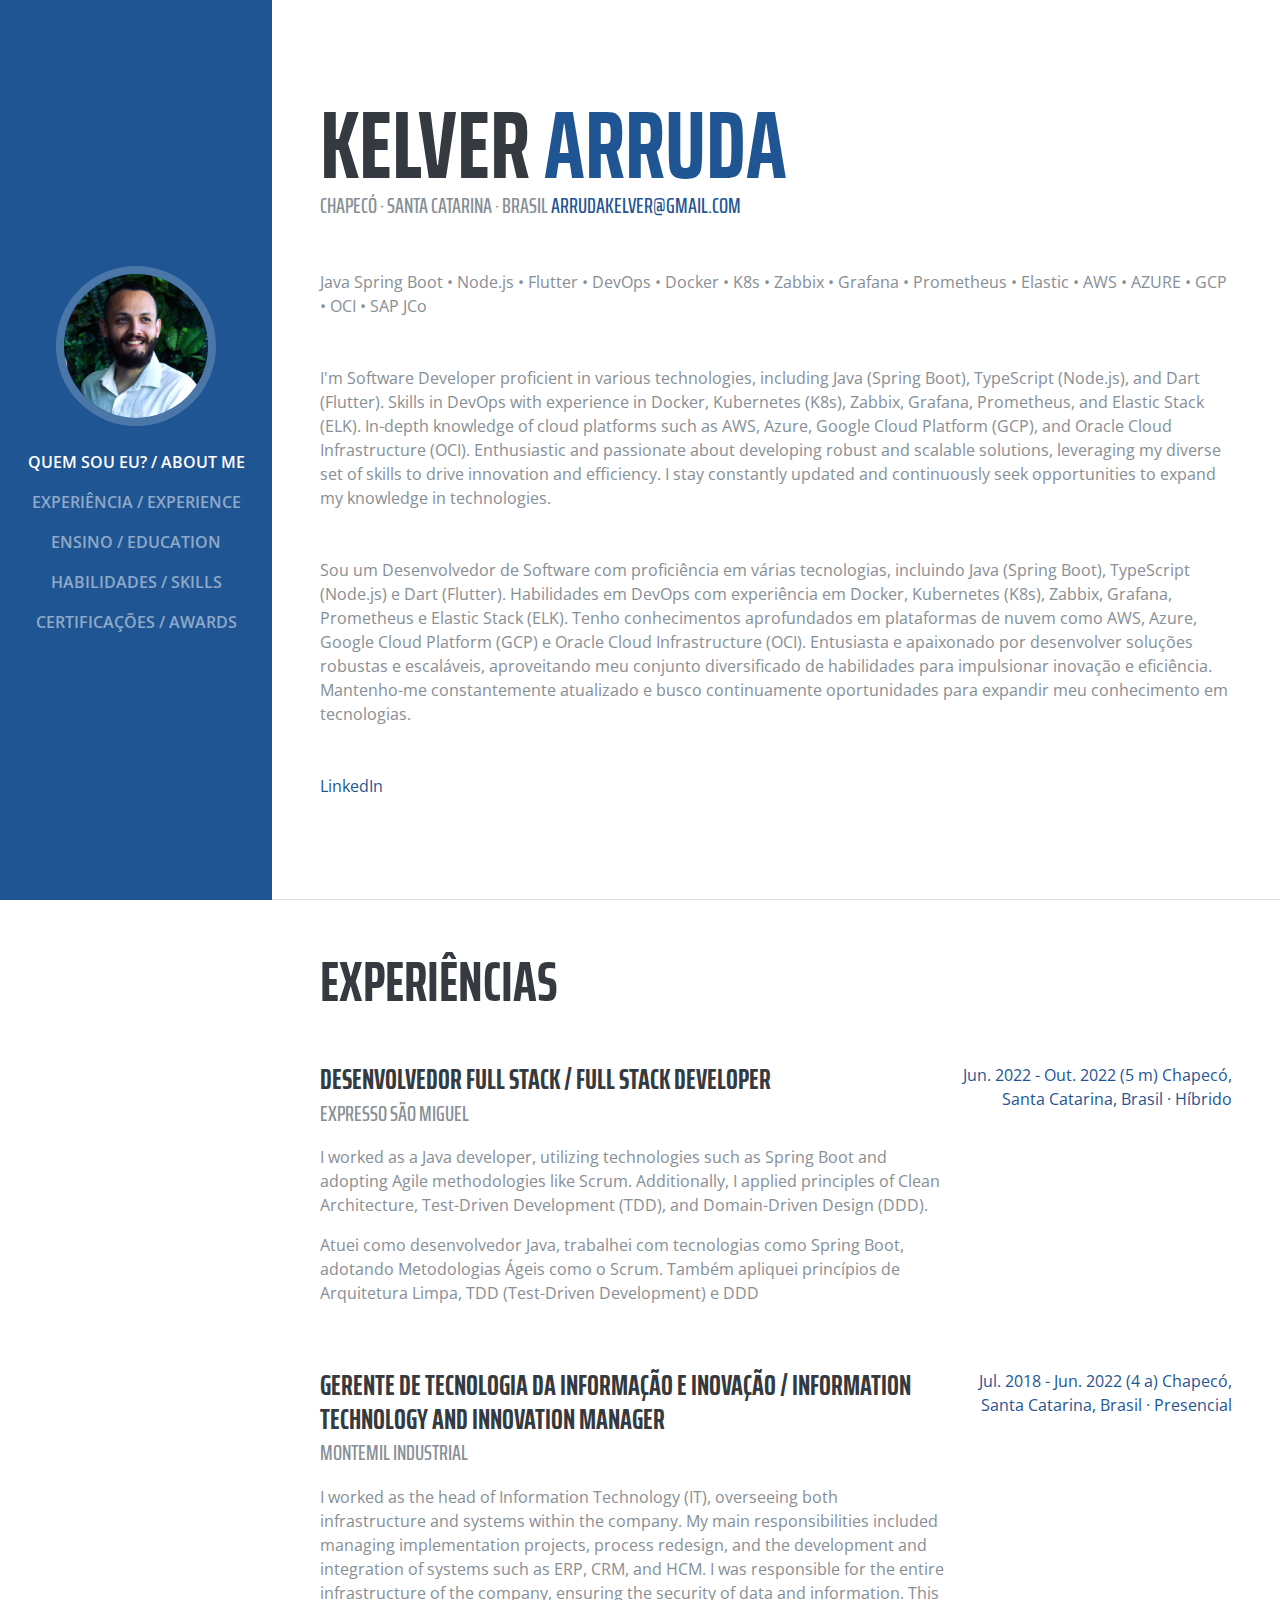
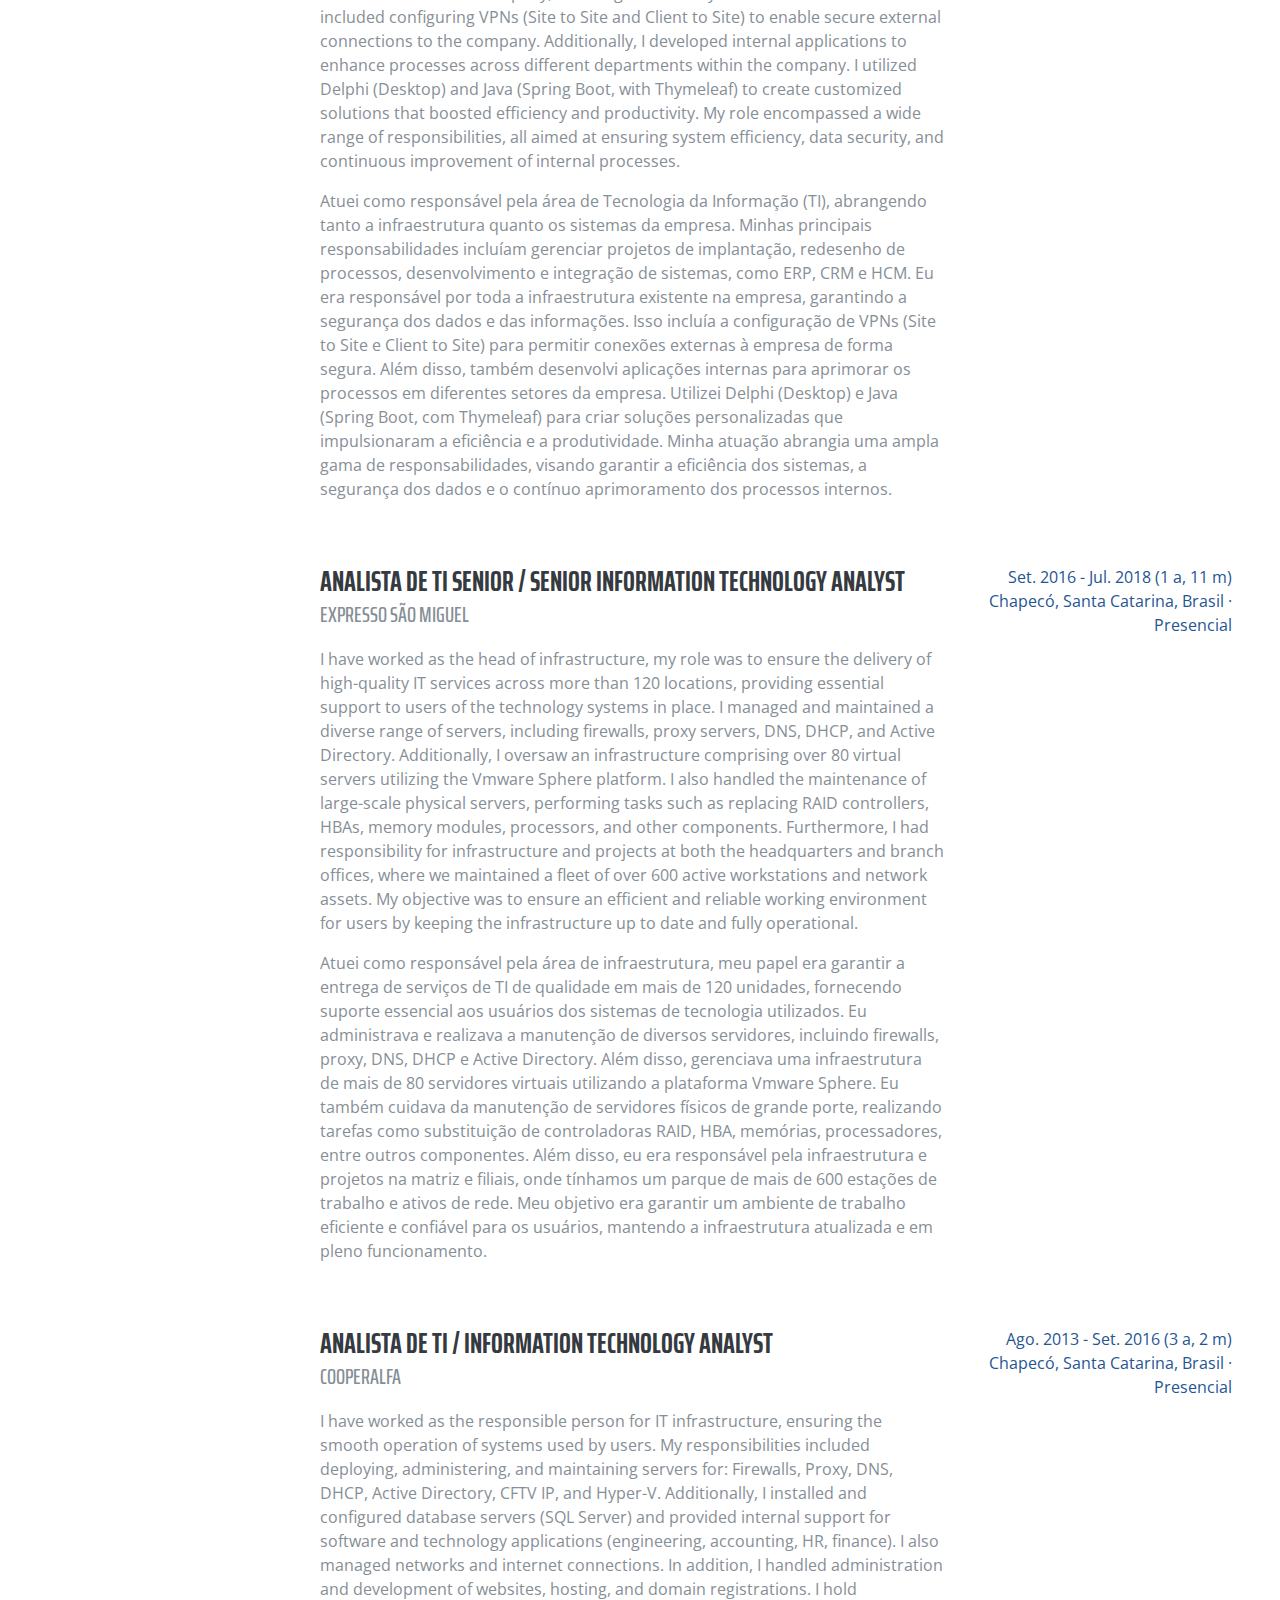
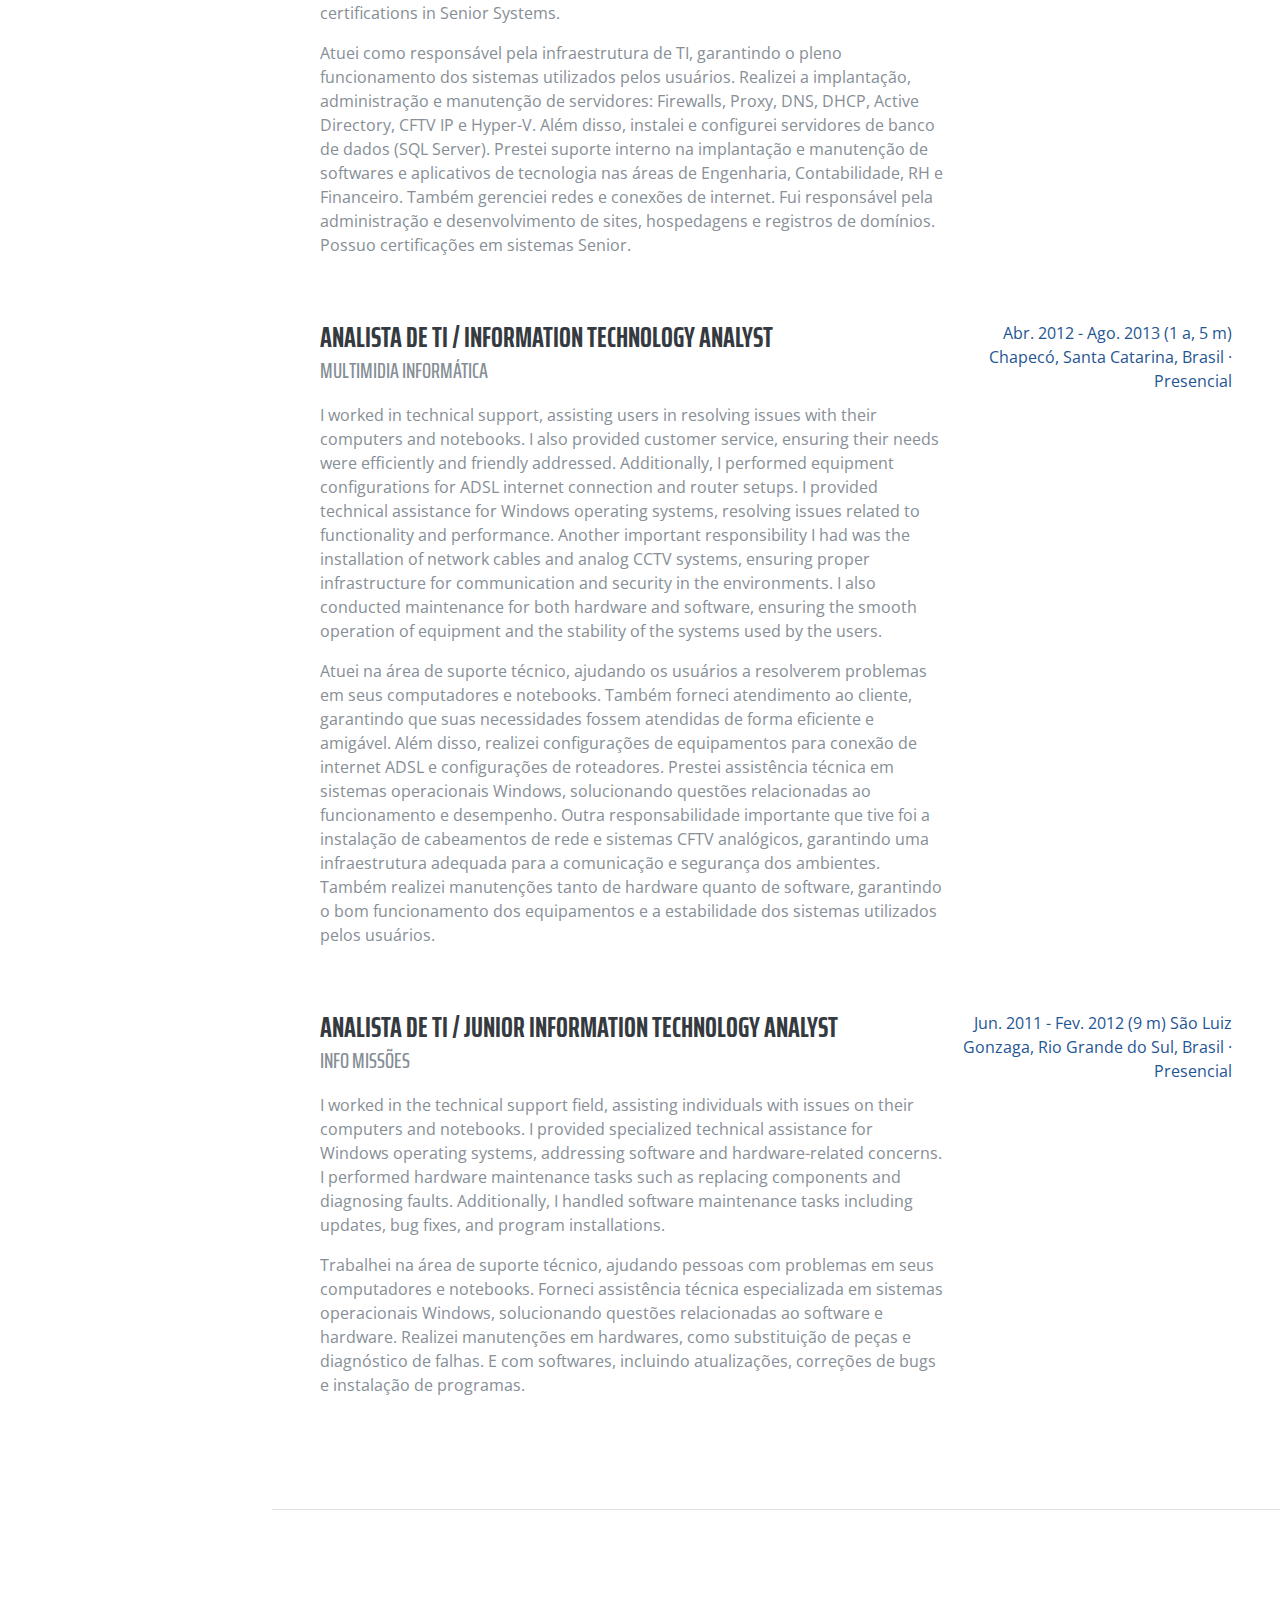
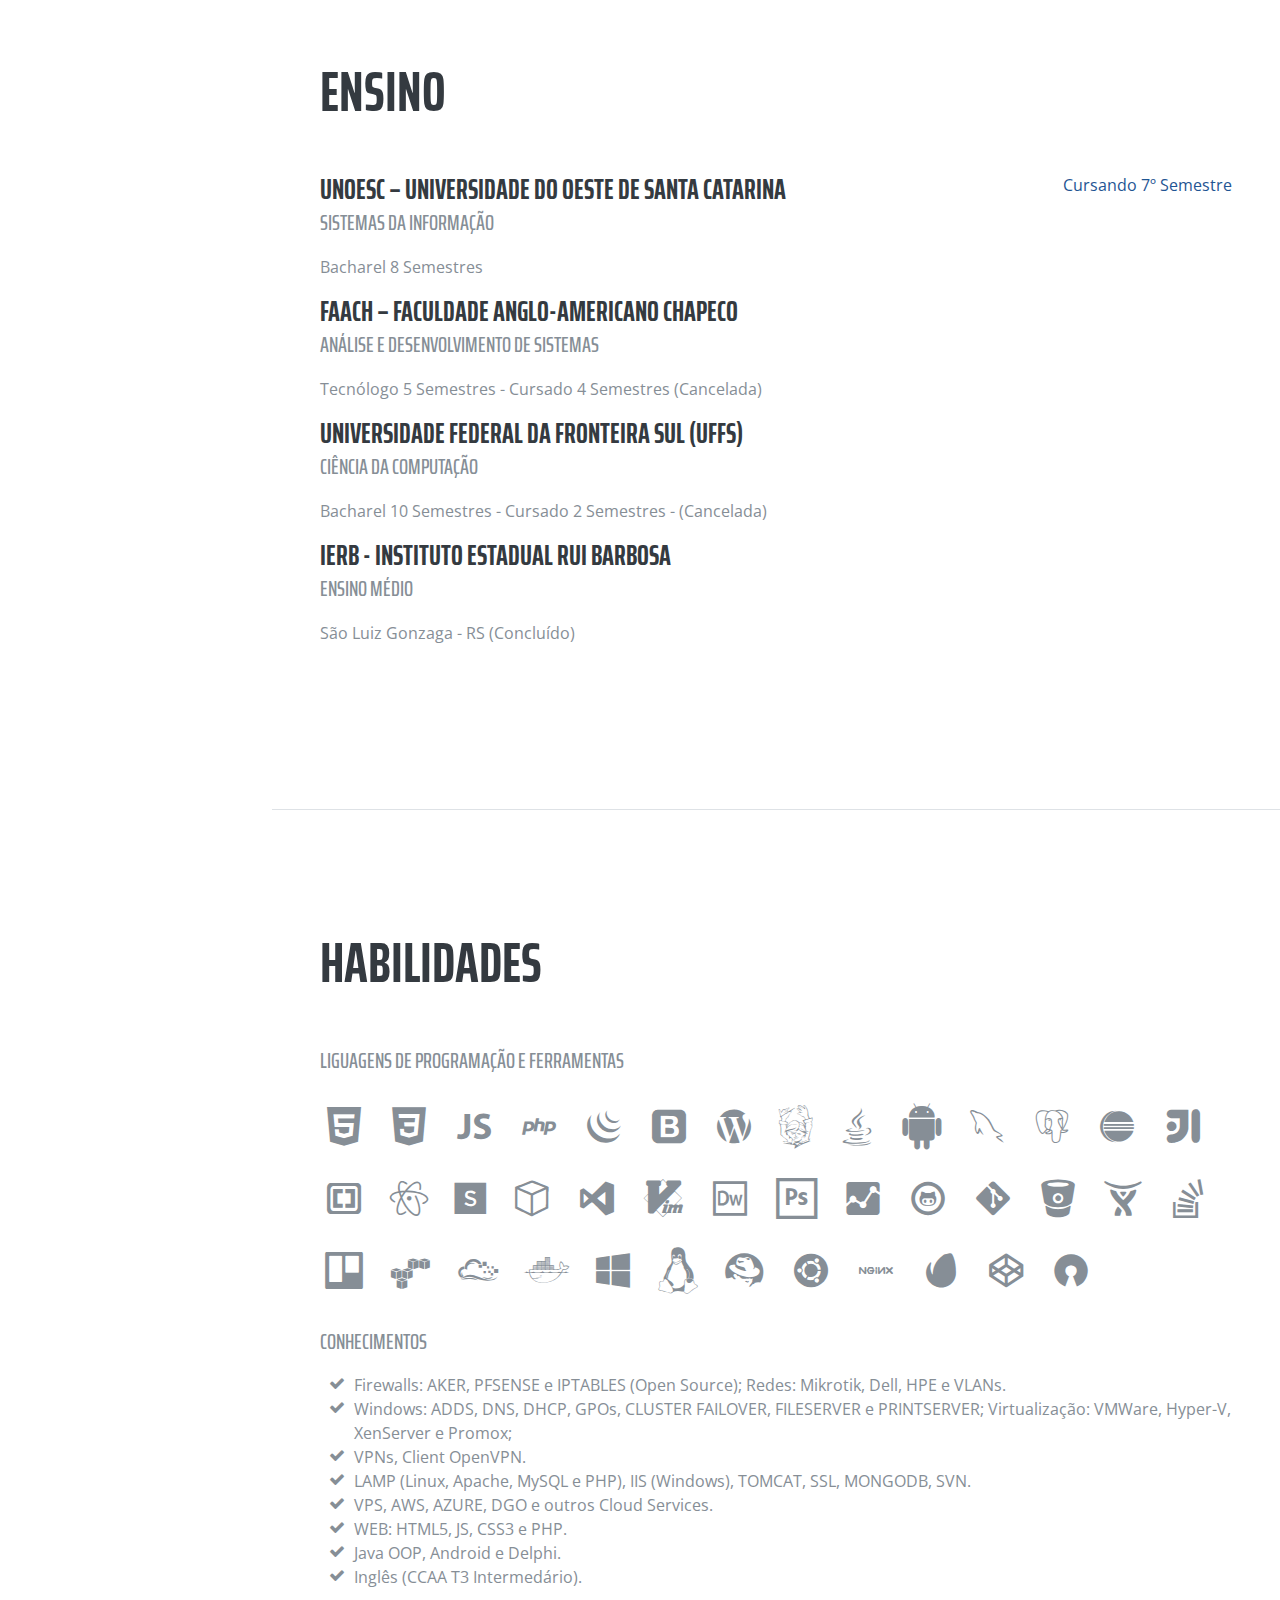
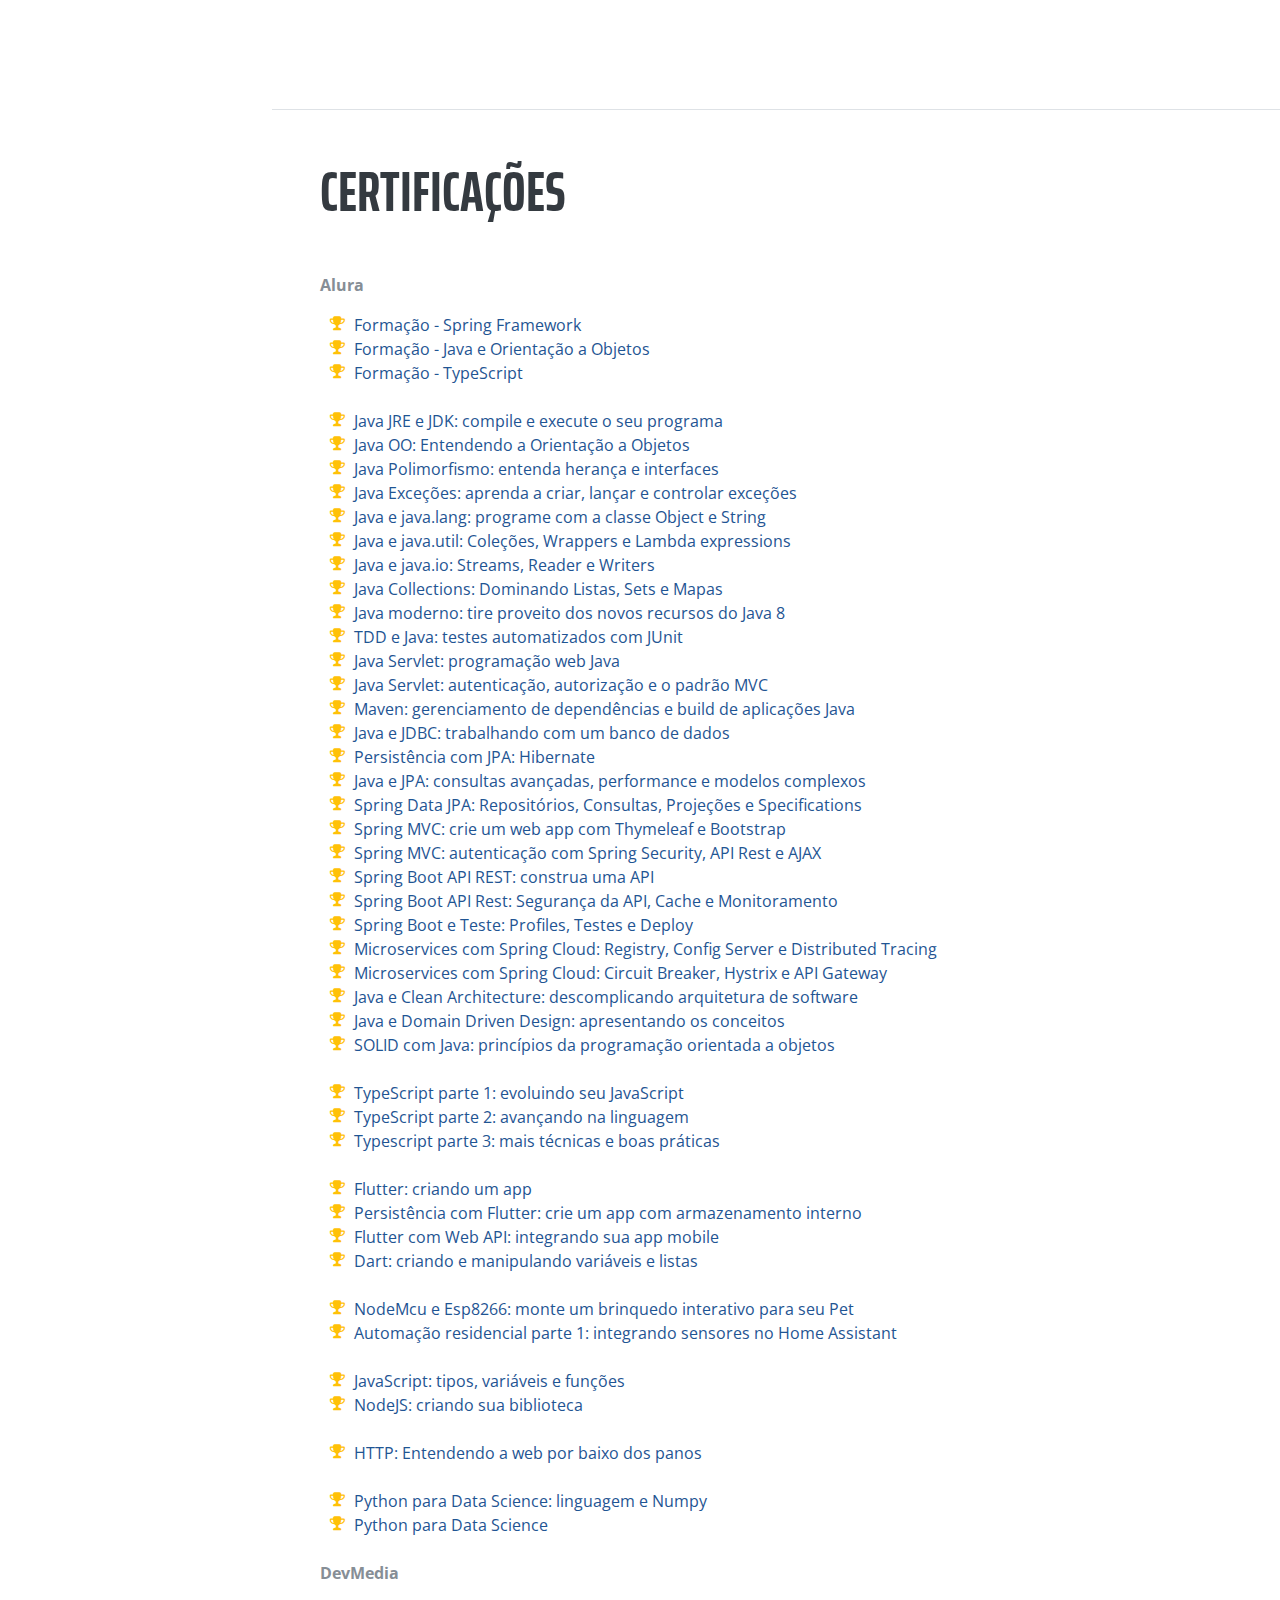
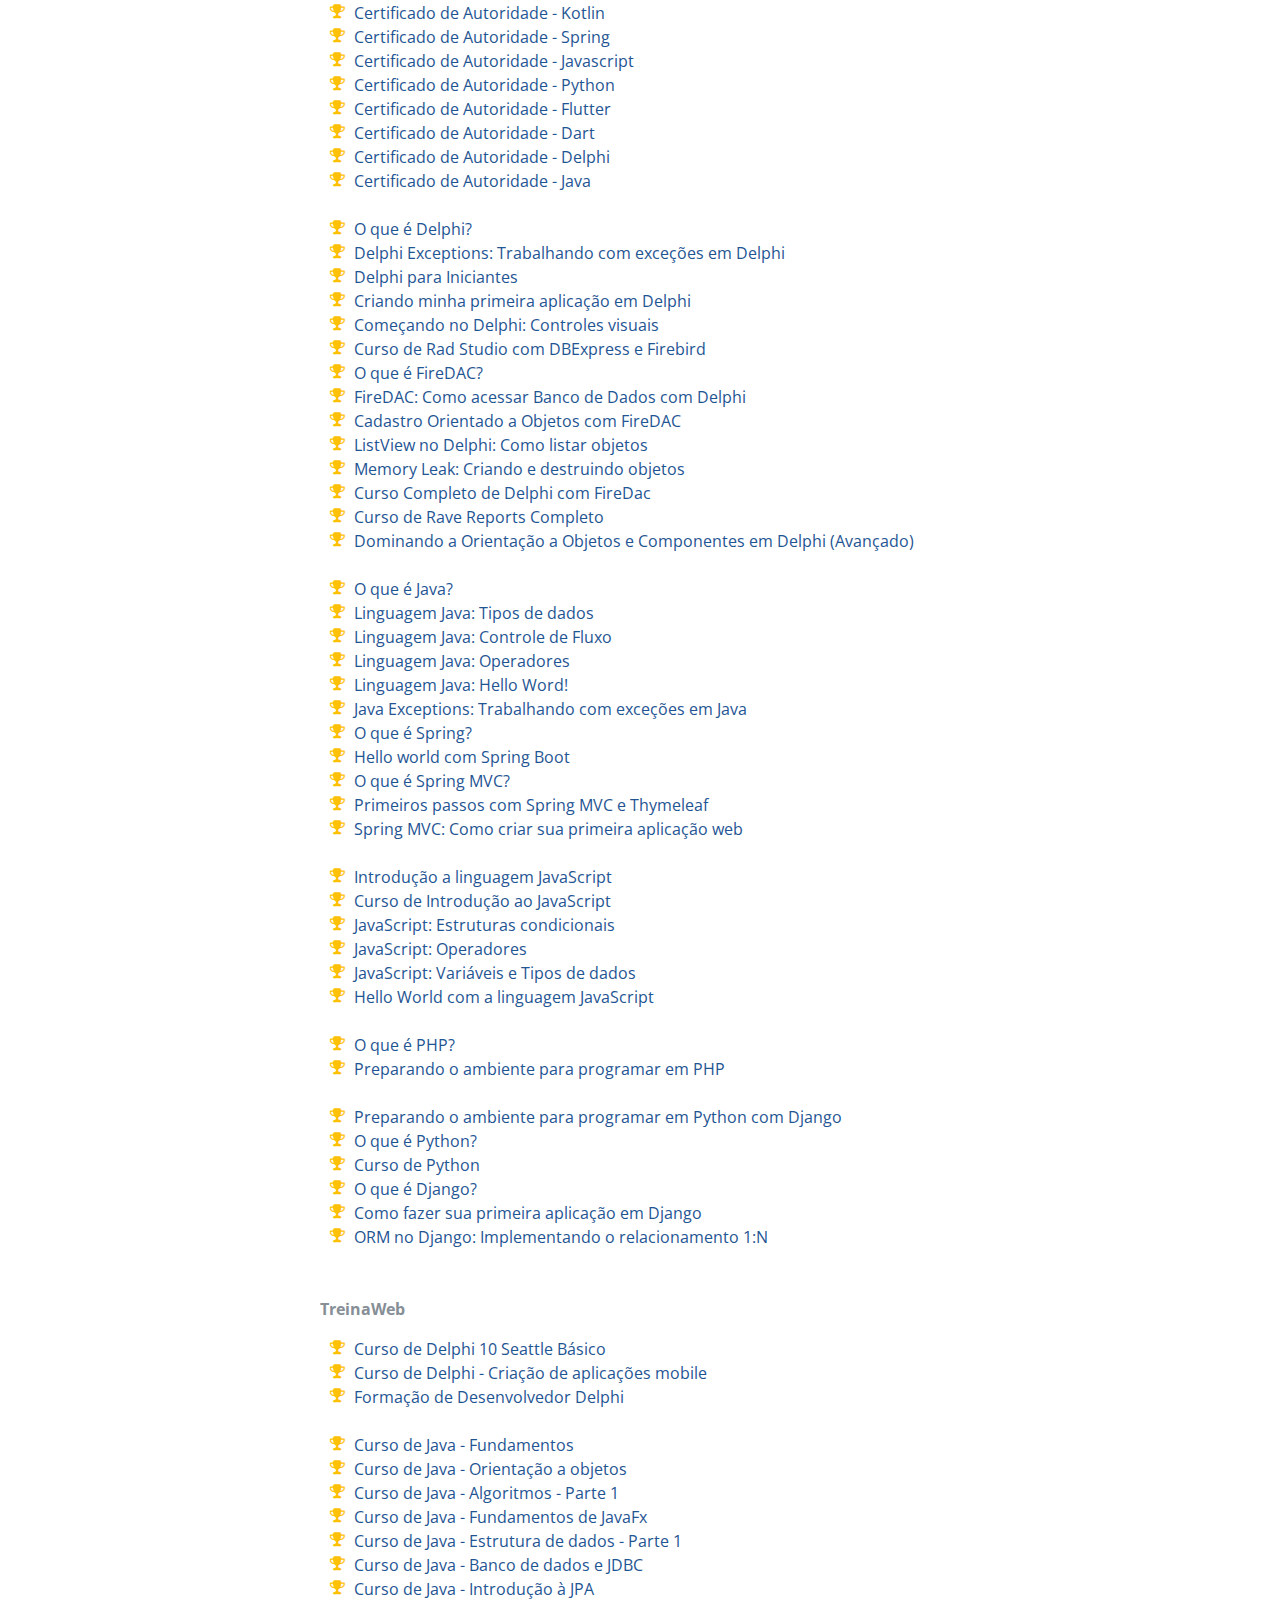
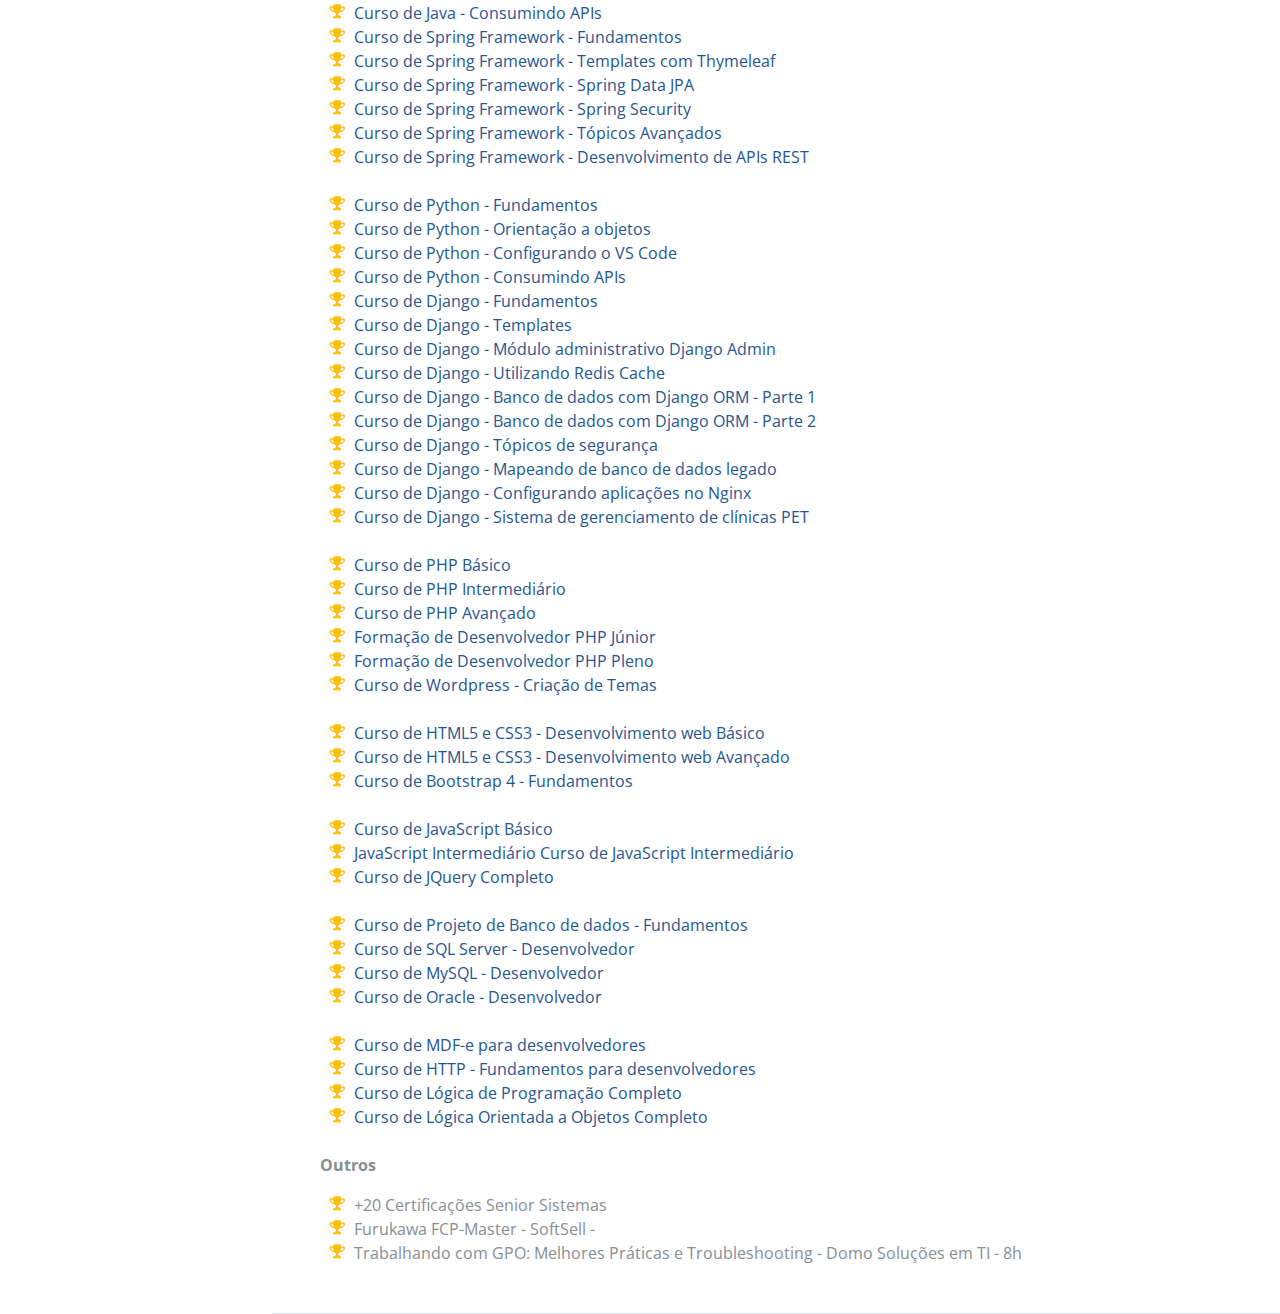
==== commit a190d0c4: "refactor: rename a name link linked" ====
--- a/index.html
+++ b/index.html
@@ -110,7 +110,7 @@
                 <div class="badge-base LI-profile-badge" data-locale="pt_BR" data-size="large" data-theme="light"
                     data-type="VERTICAL" data-vanity="kelver-arruda" data-version="v1">
                     <a class="badge-base__link LI-simple-link"
-                        href="https://br.linkedin.com/in/kelver-arruda?trk=profile-badge">Kelver A.</a>
+                        href="https://br.linkedin.com/in/kelver-arruda?trk=profile-badge">LinkedIn</a>
                 </div>
             </div>
         </section>
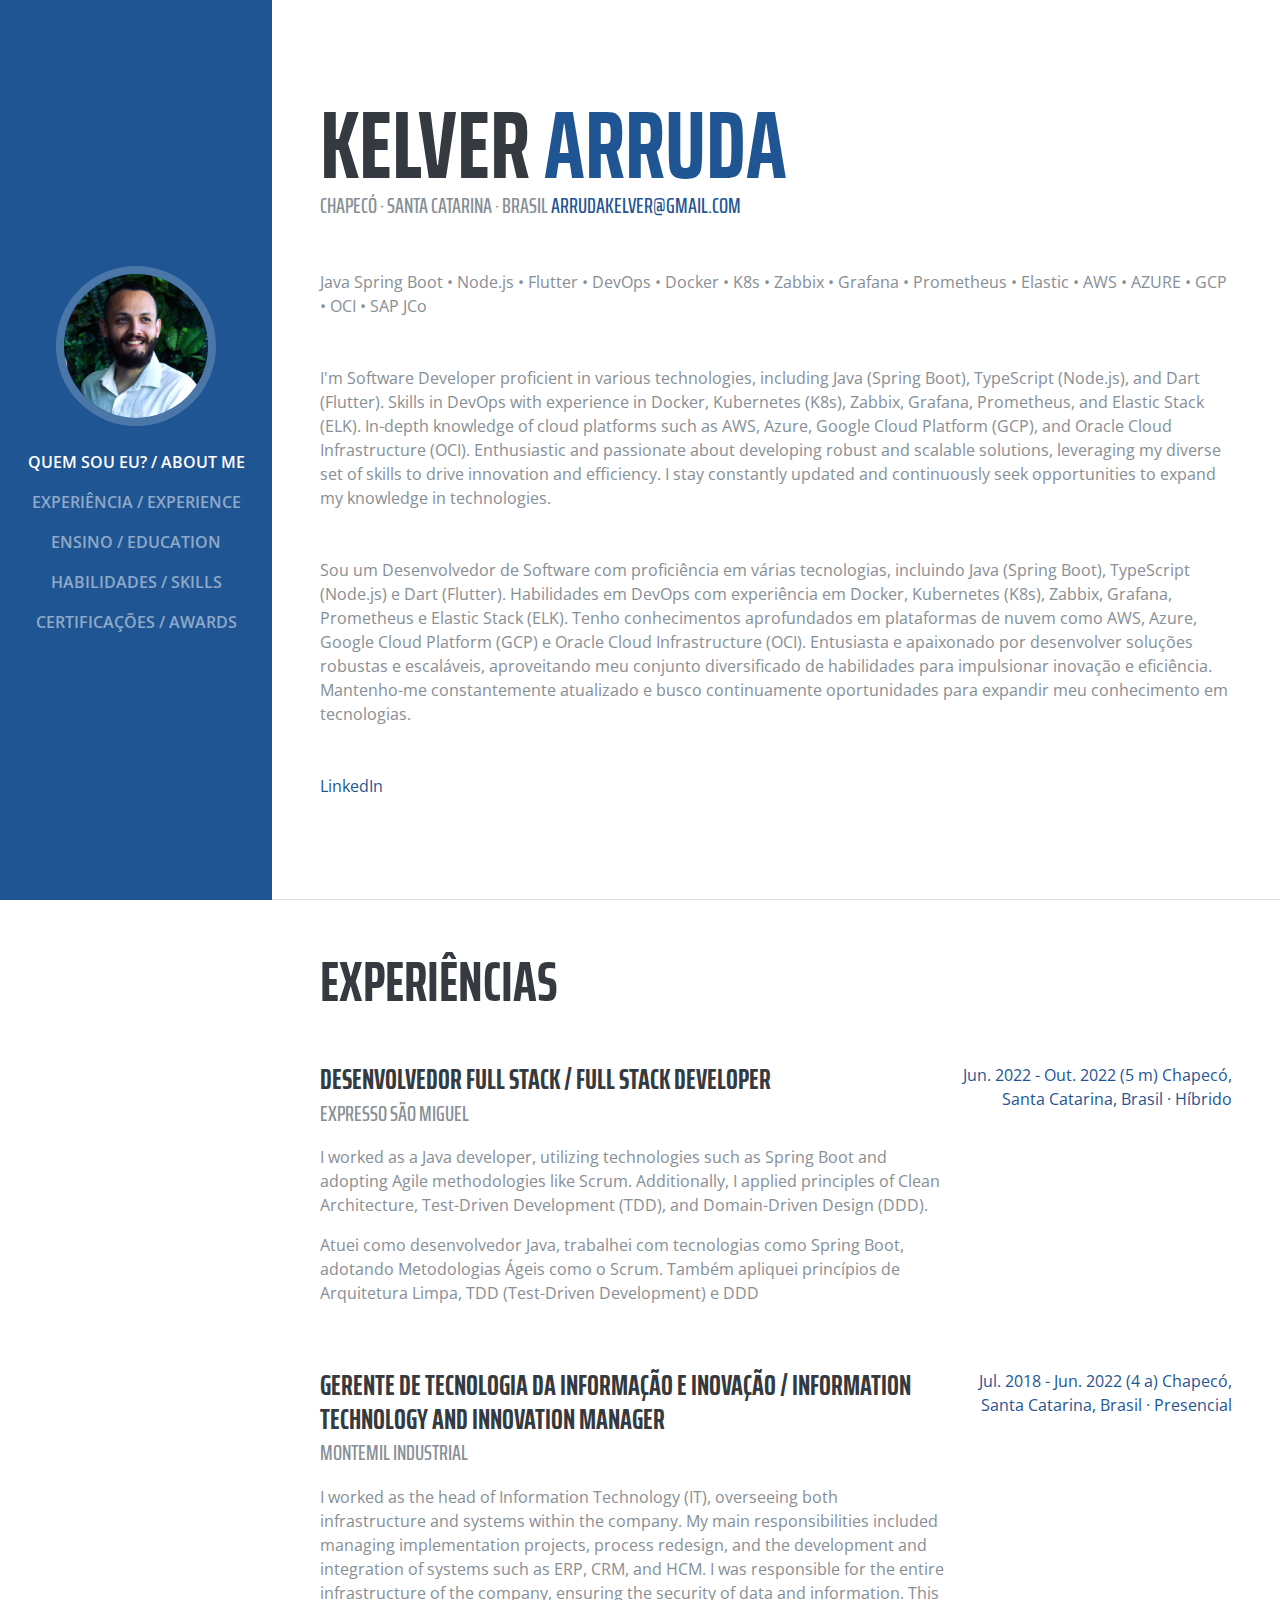
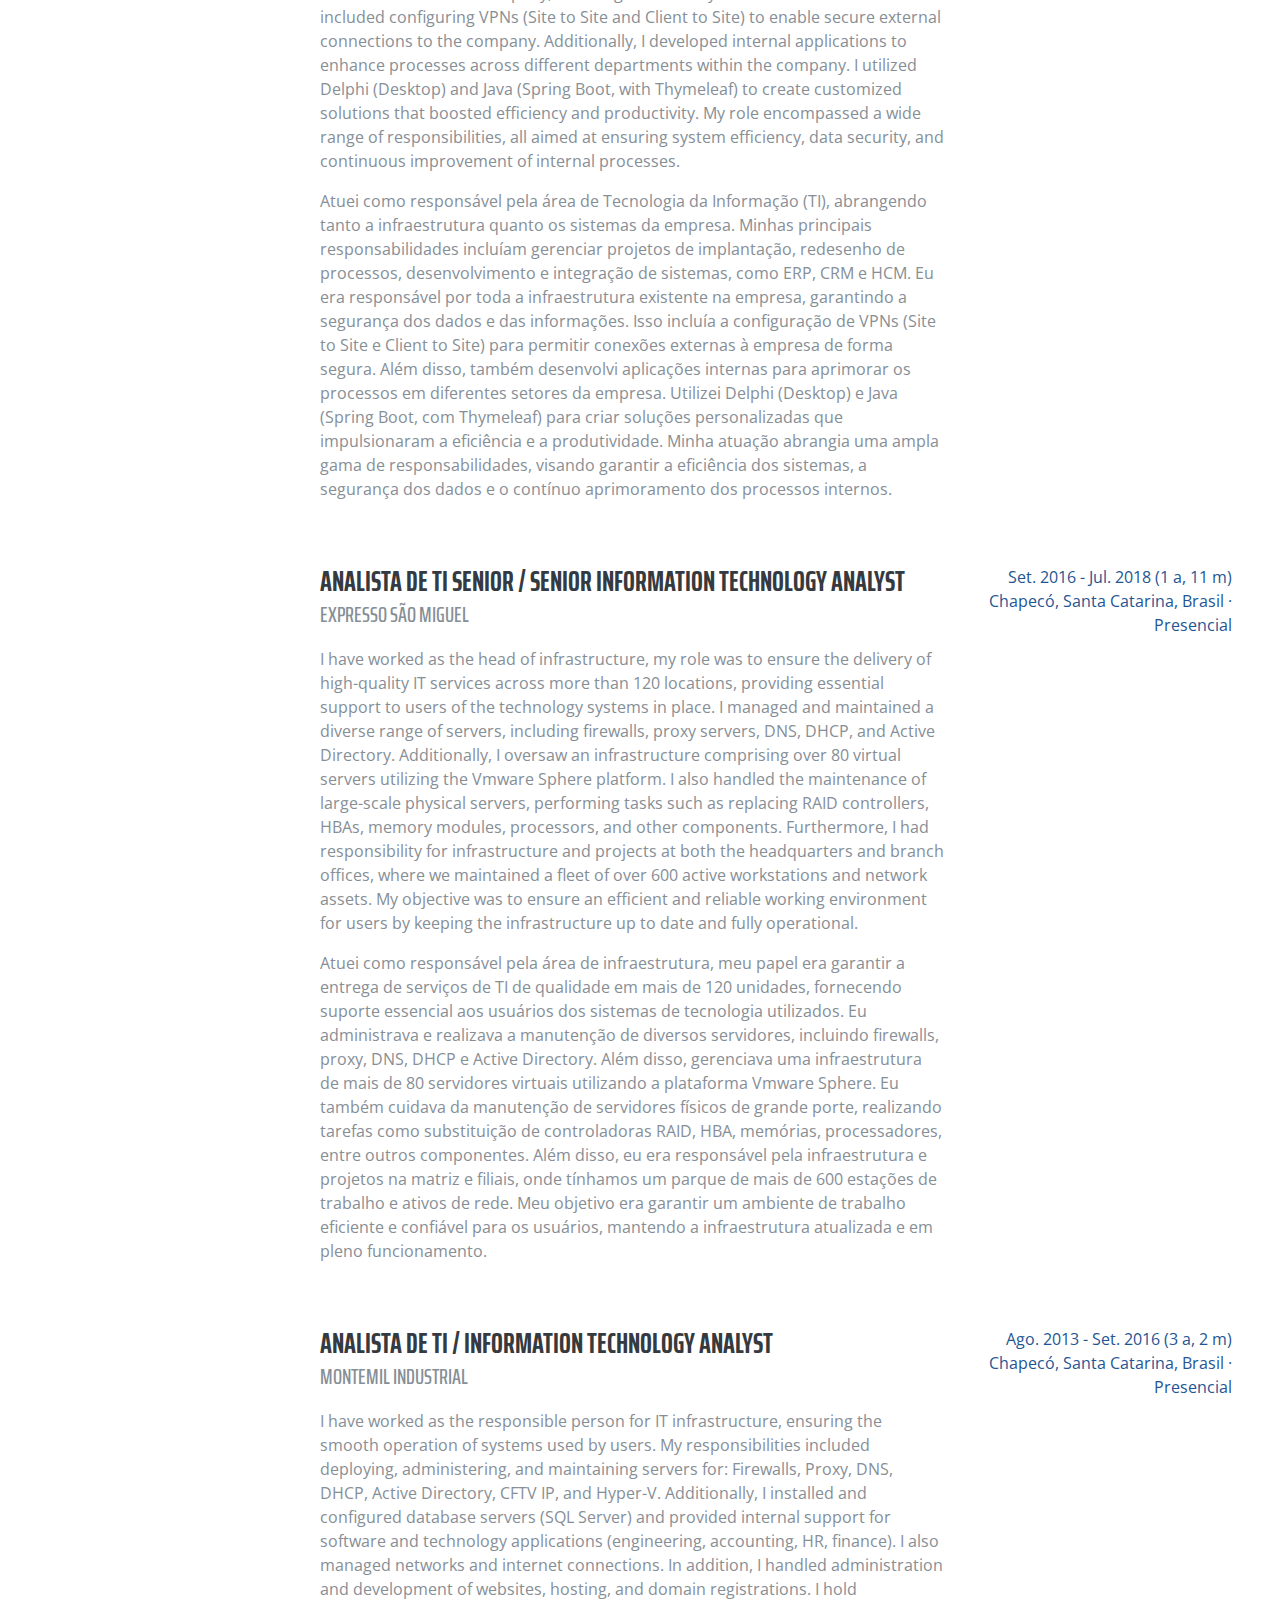
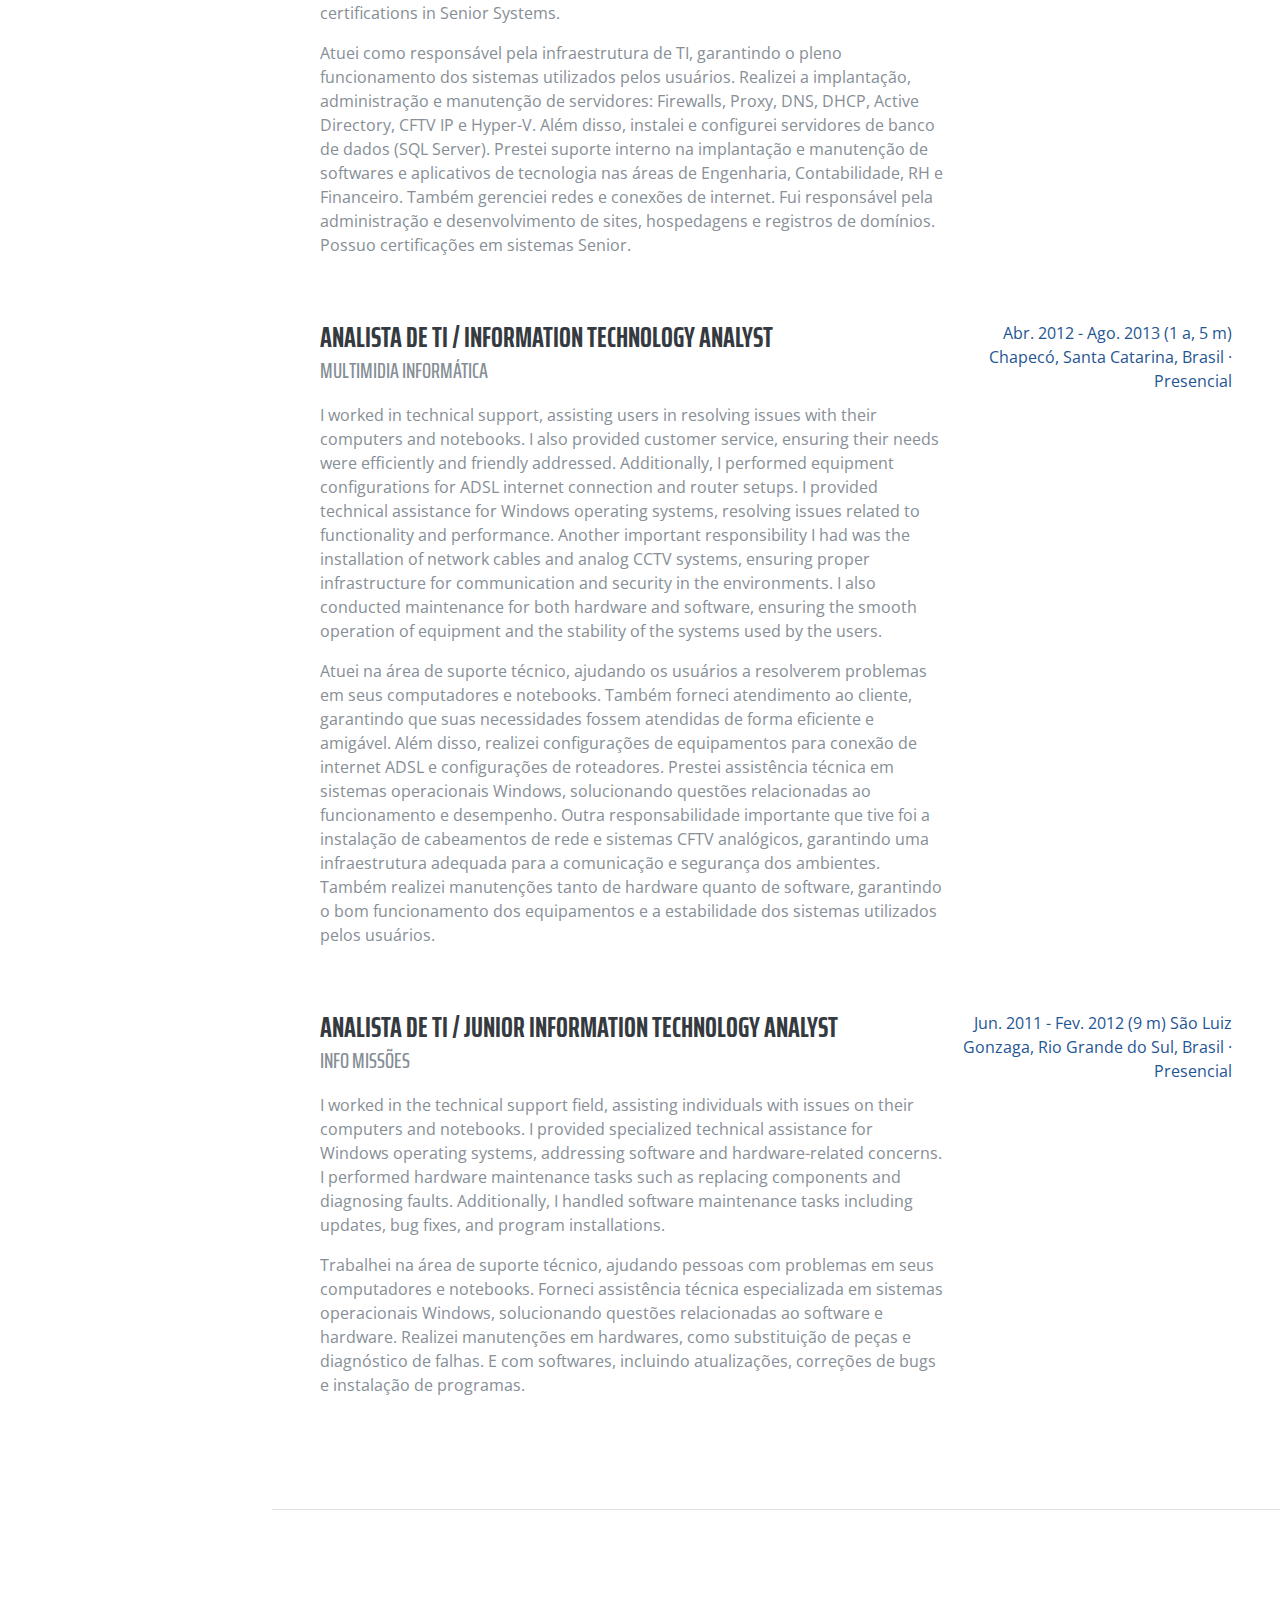
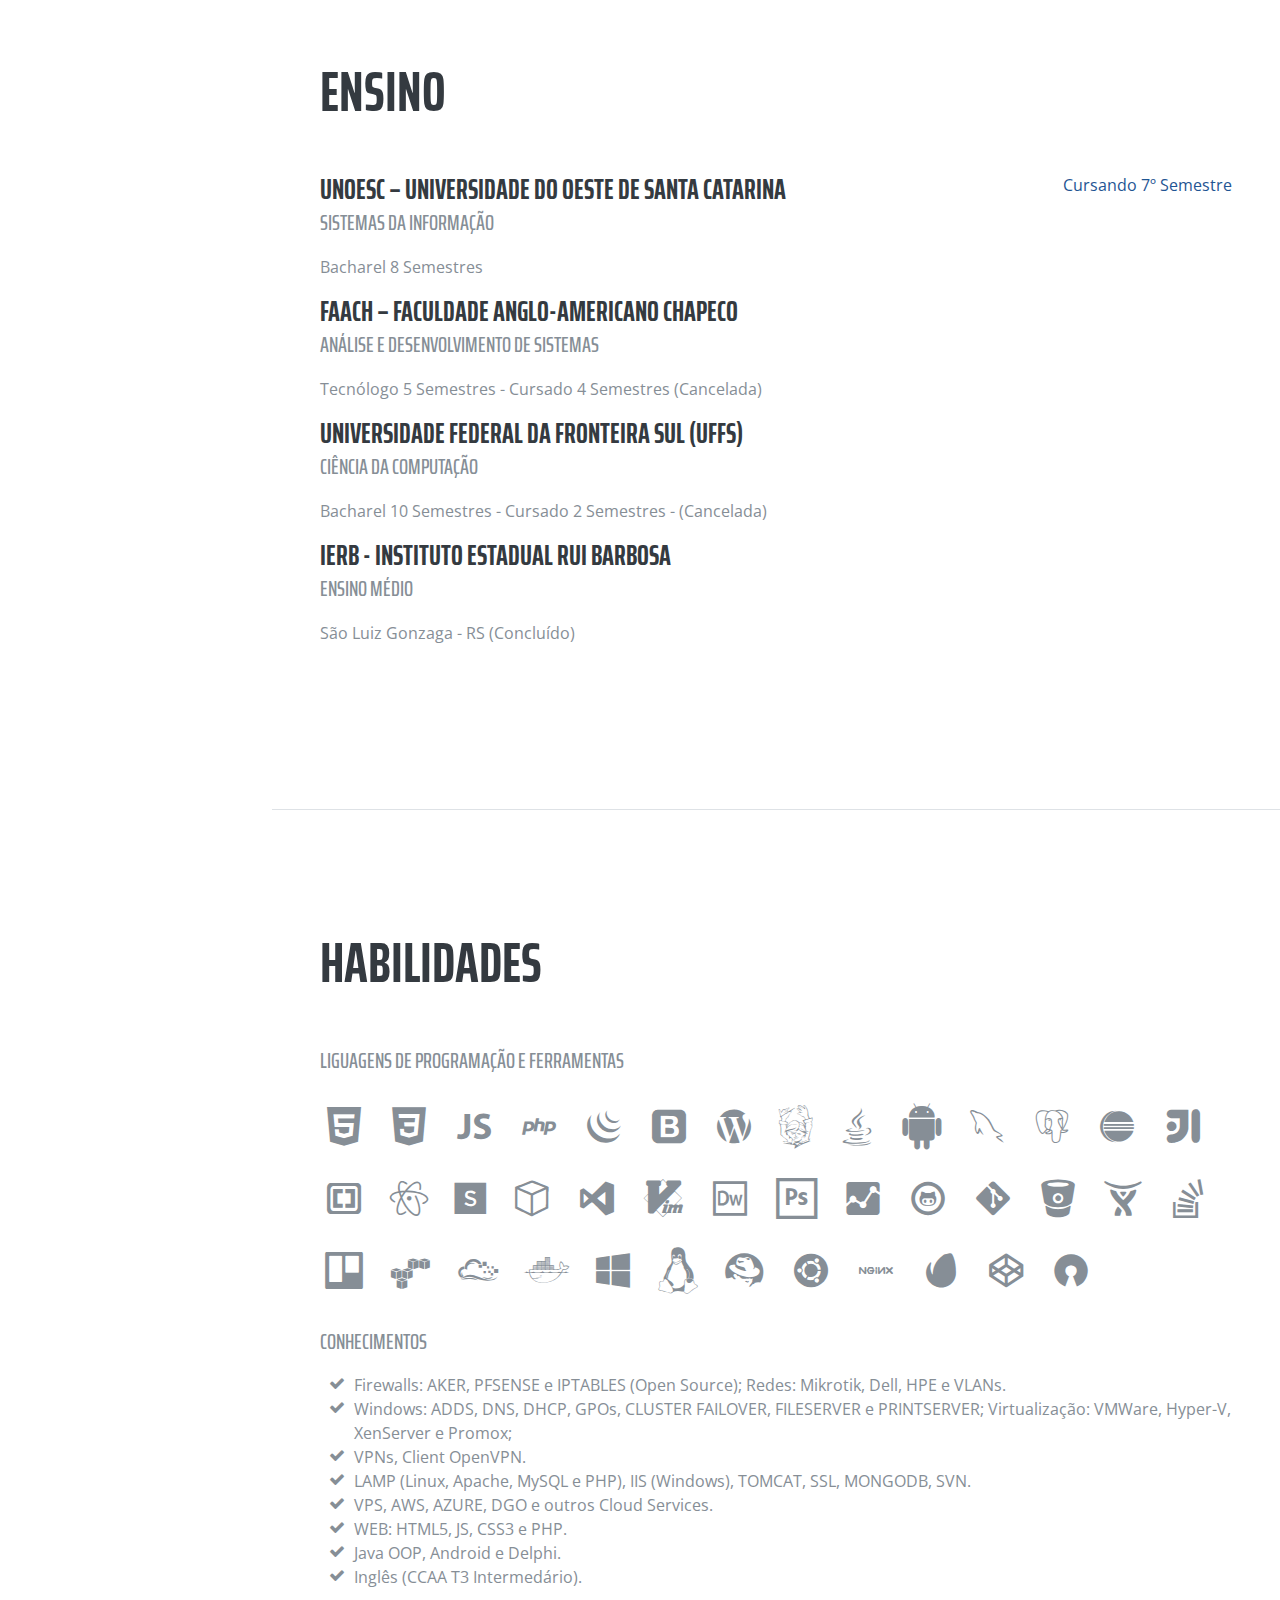
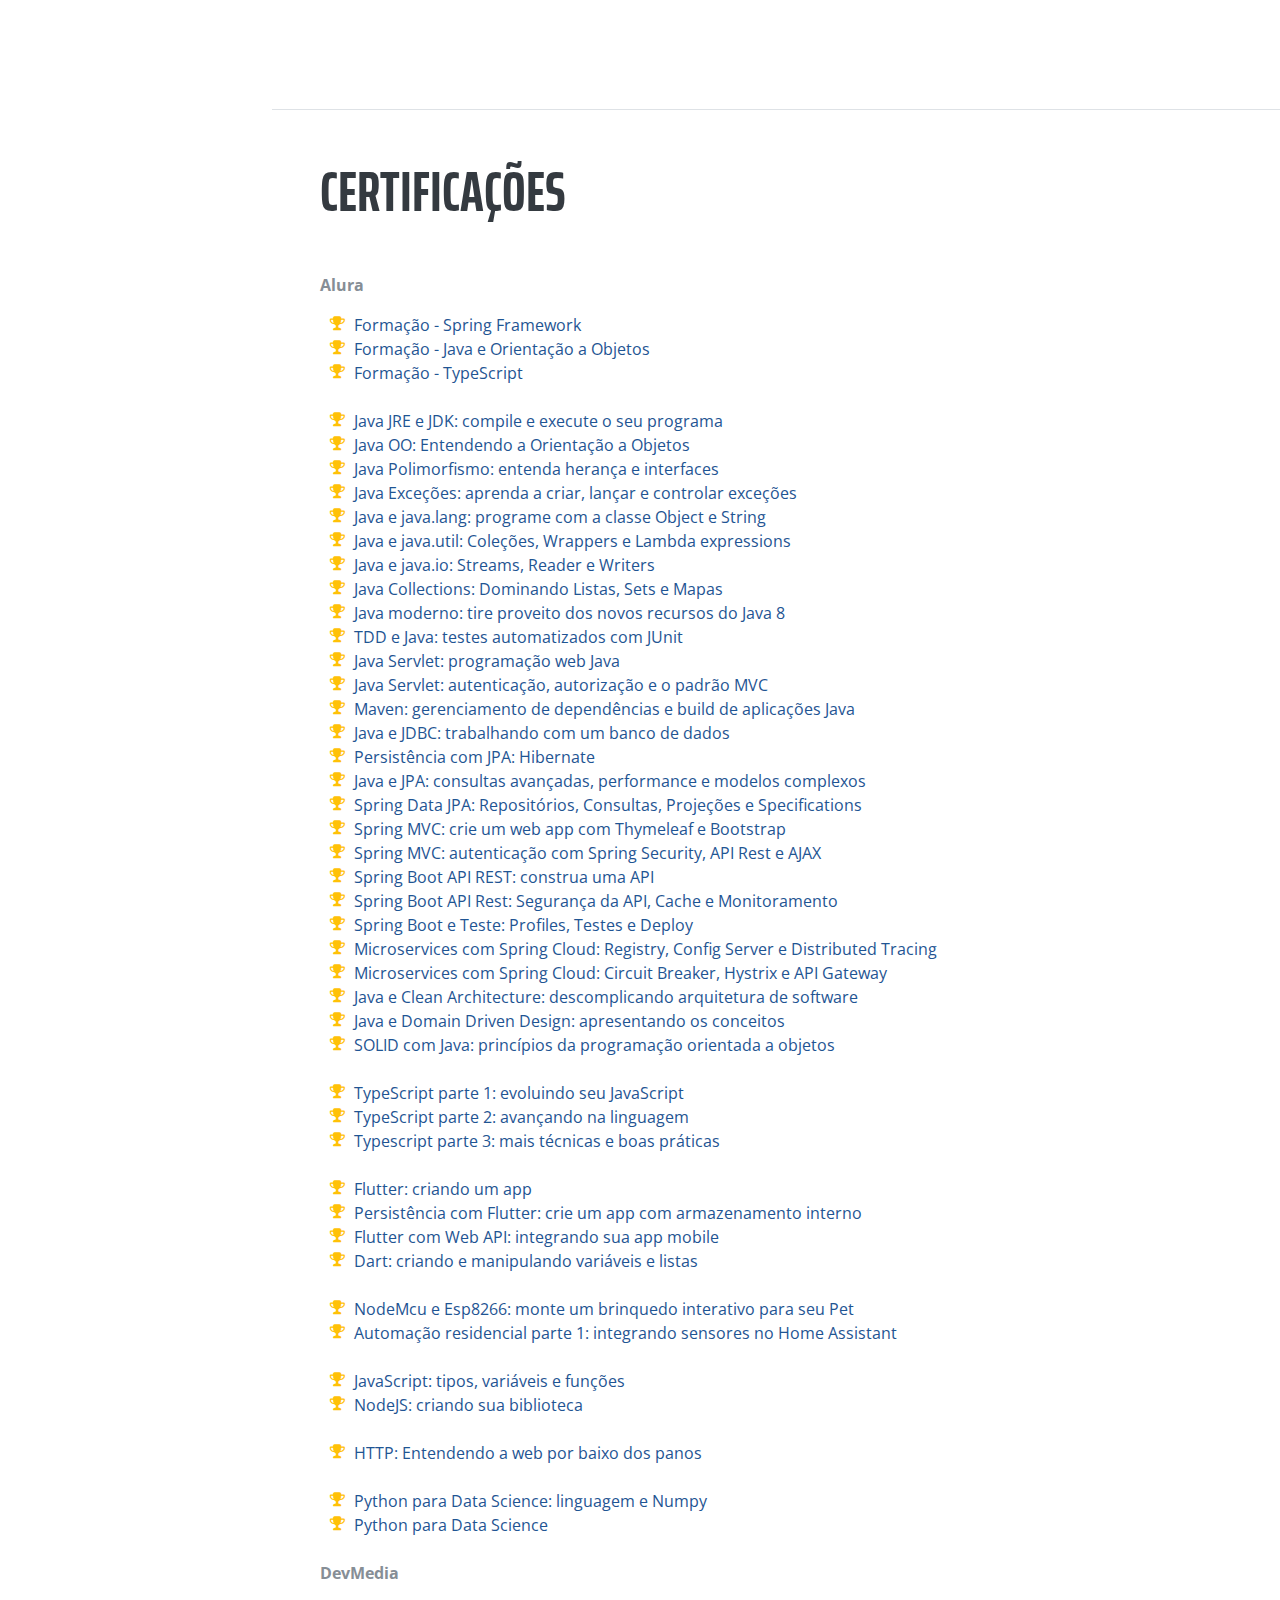
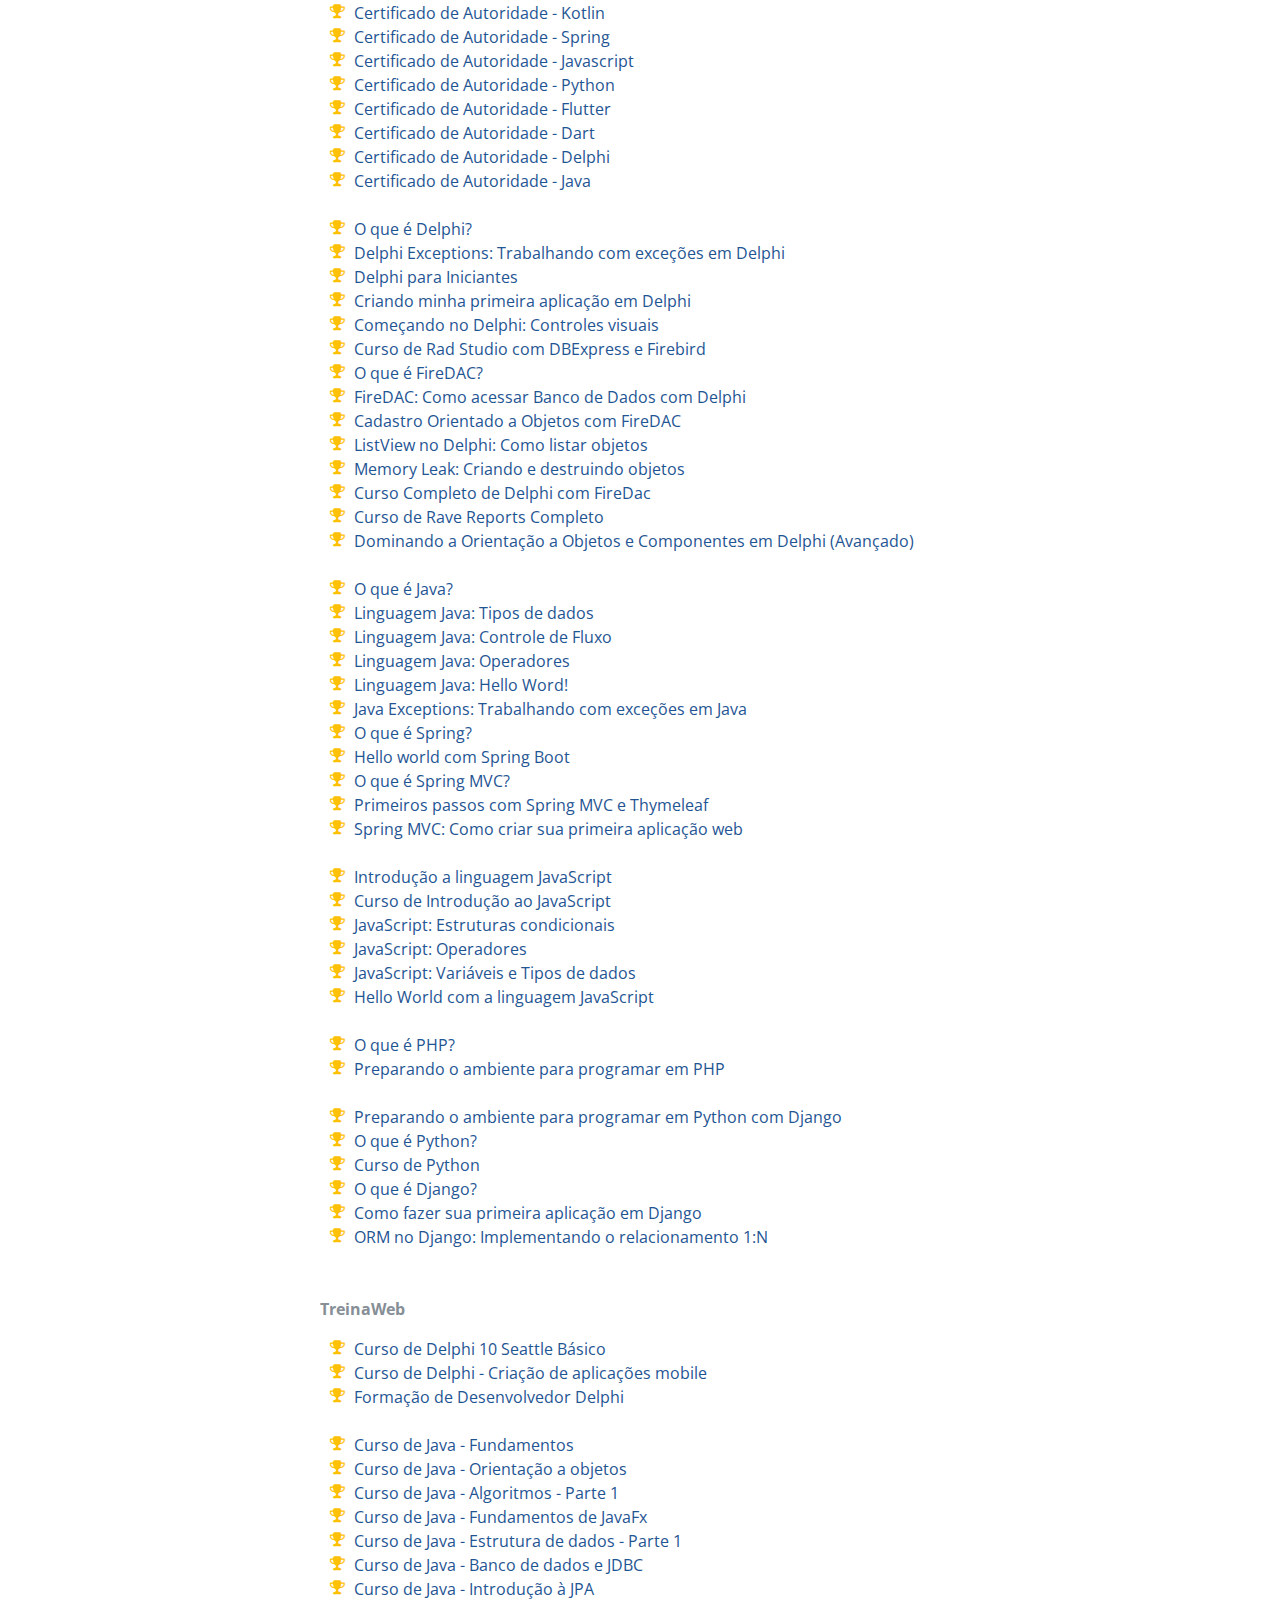
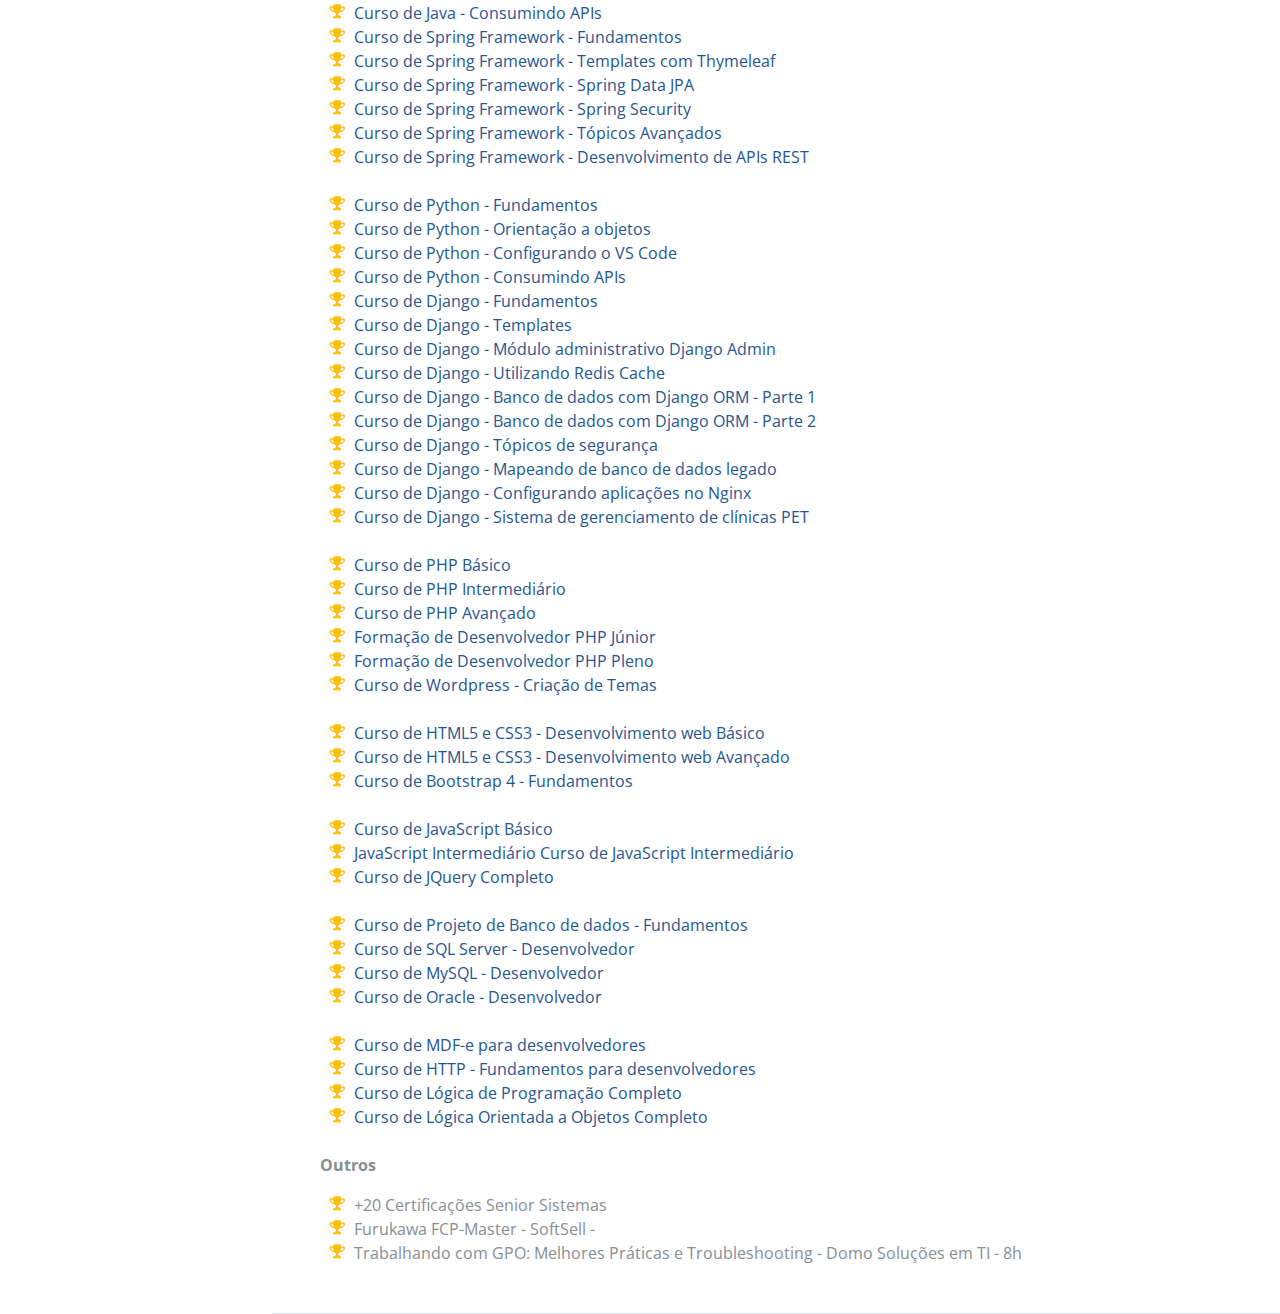
==== commit 472d128f: "refactor: rename a name link linked" ====
--- a/index.html
+++ b/index.html
@@ -210,7 +210,7 @@
                 <div class="resume-item d-flex flex-column flex-md-row mb-5">
                     <div class="resume-content mr-auto">
                         <h3 class="mb-0">Analista de TI / Information Technology Analyst</h3>
-                        <div class="subheading mb-3">Cooperalfa</div>
+                        <div class="subheading mb-3">Montemil Industrial</div>
                         <p>I have worked as the responsible person for IT infrastructure, ensuring the smooth operation
                             of systems used by users.
                             My responsibilities included deploying, administering, and maintaining servers for:
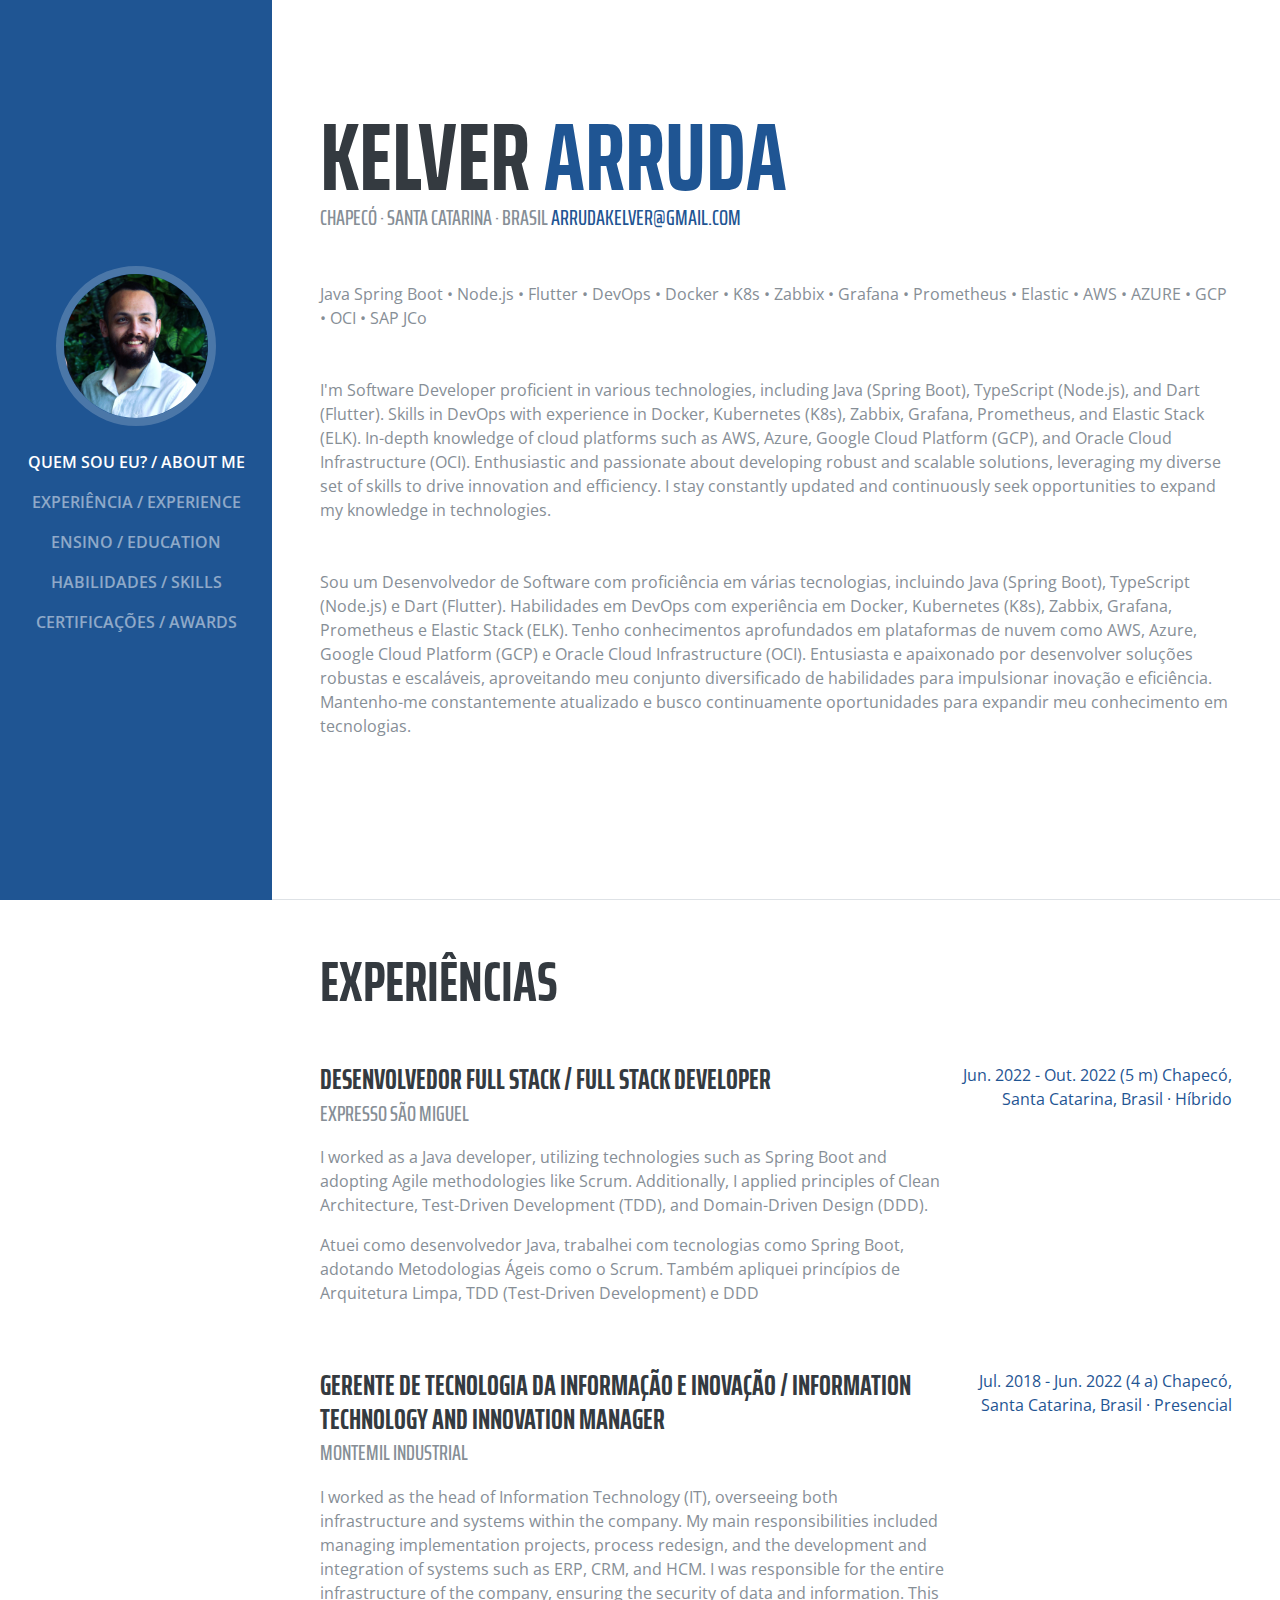
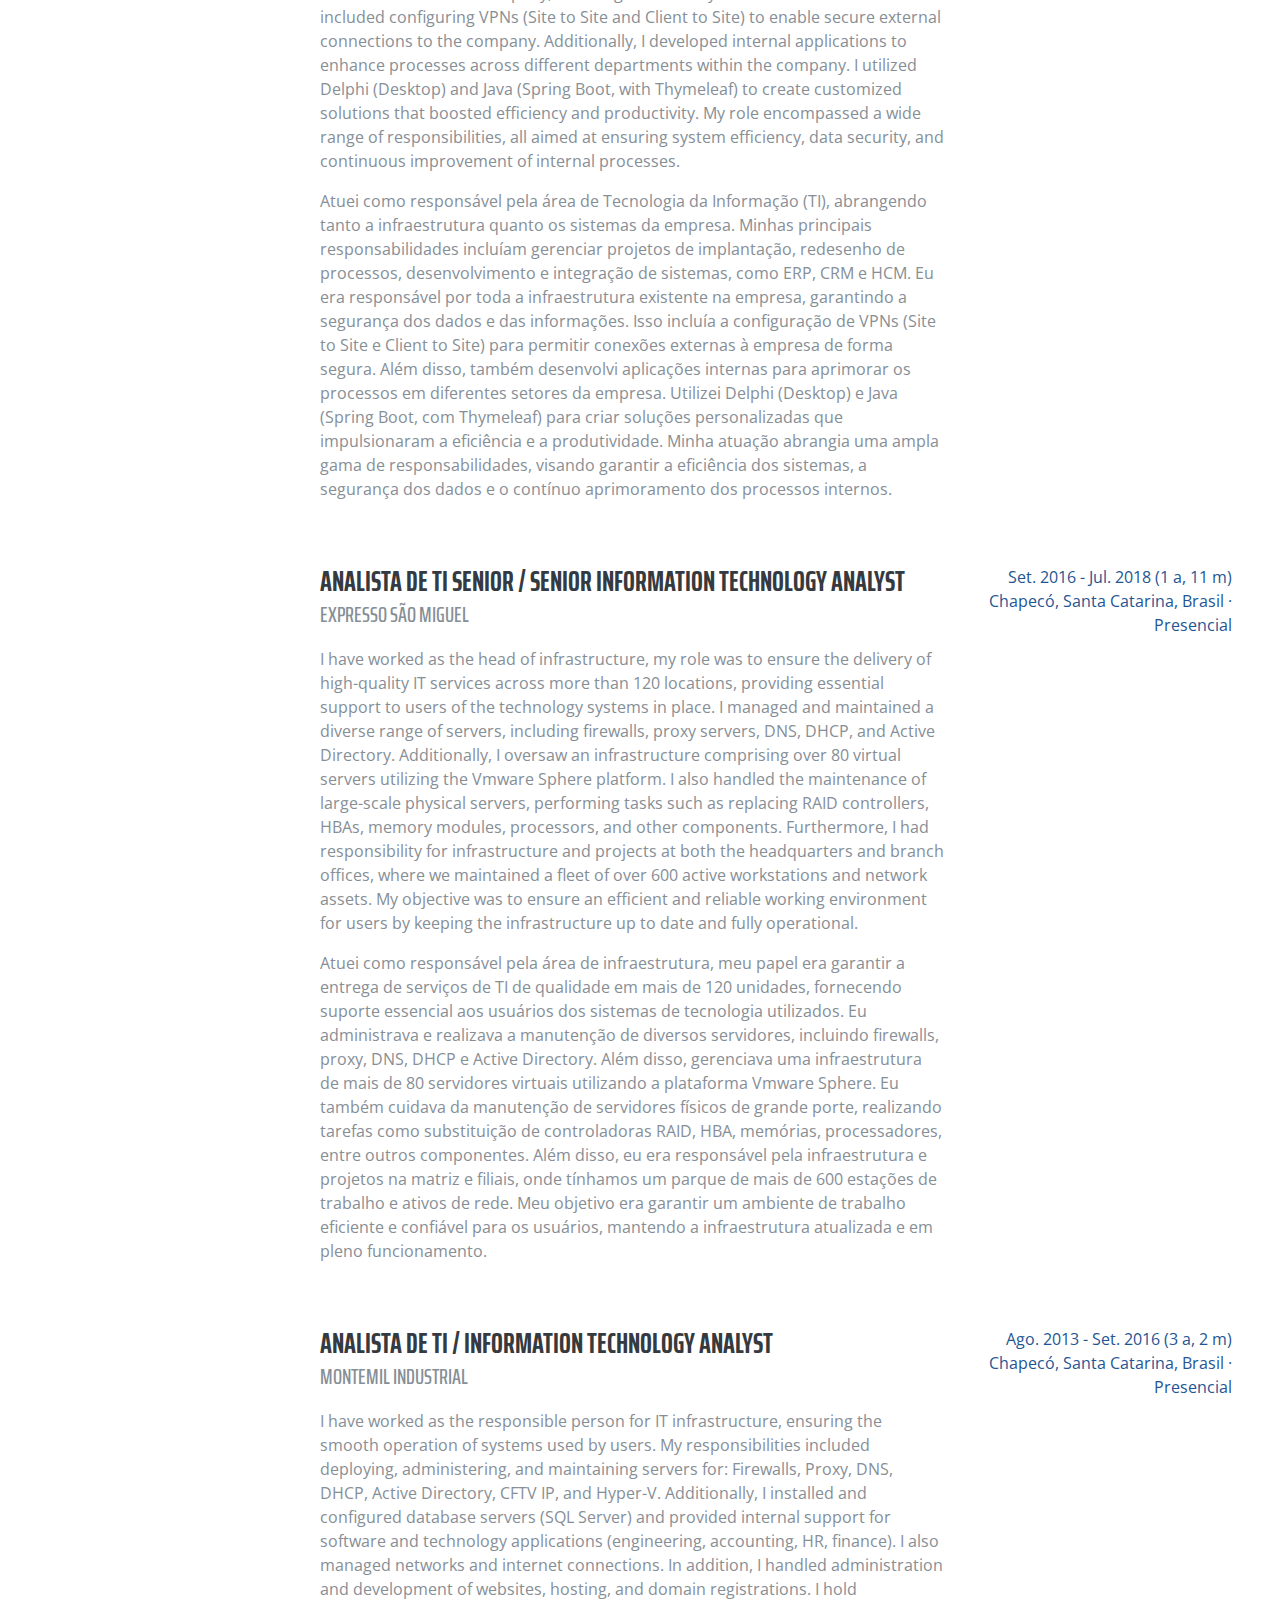
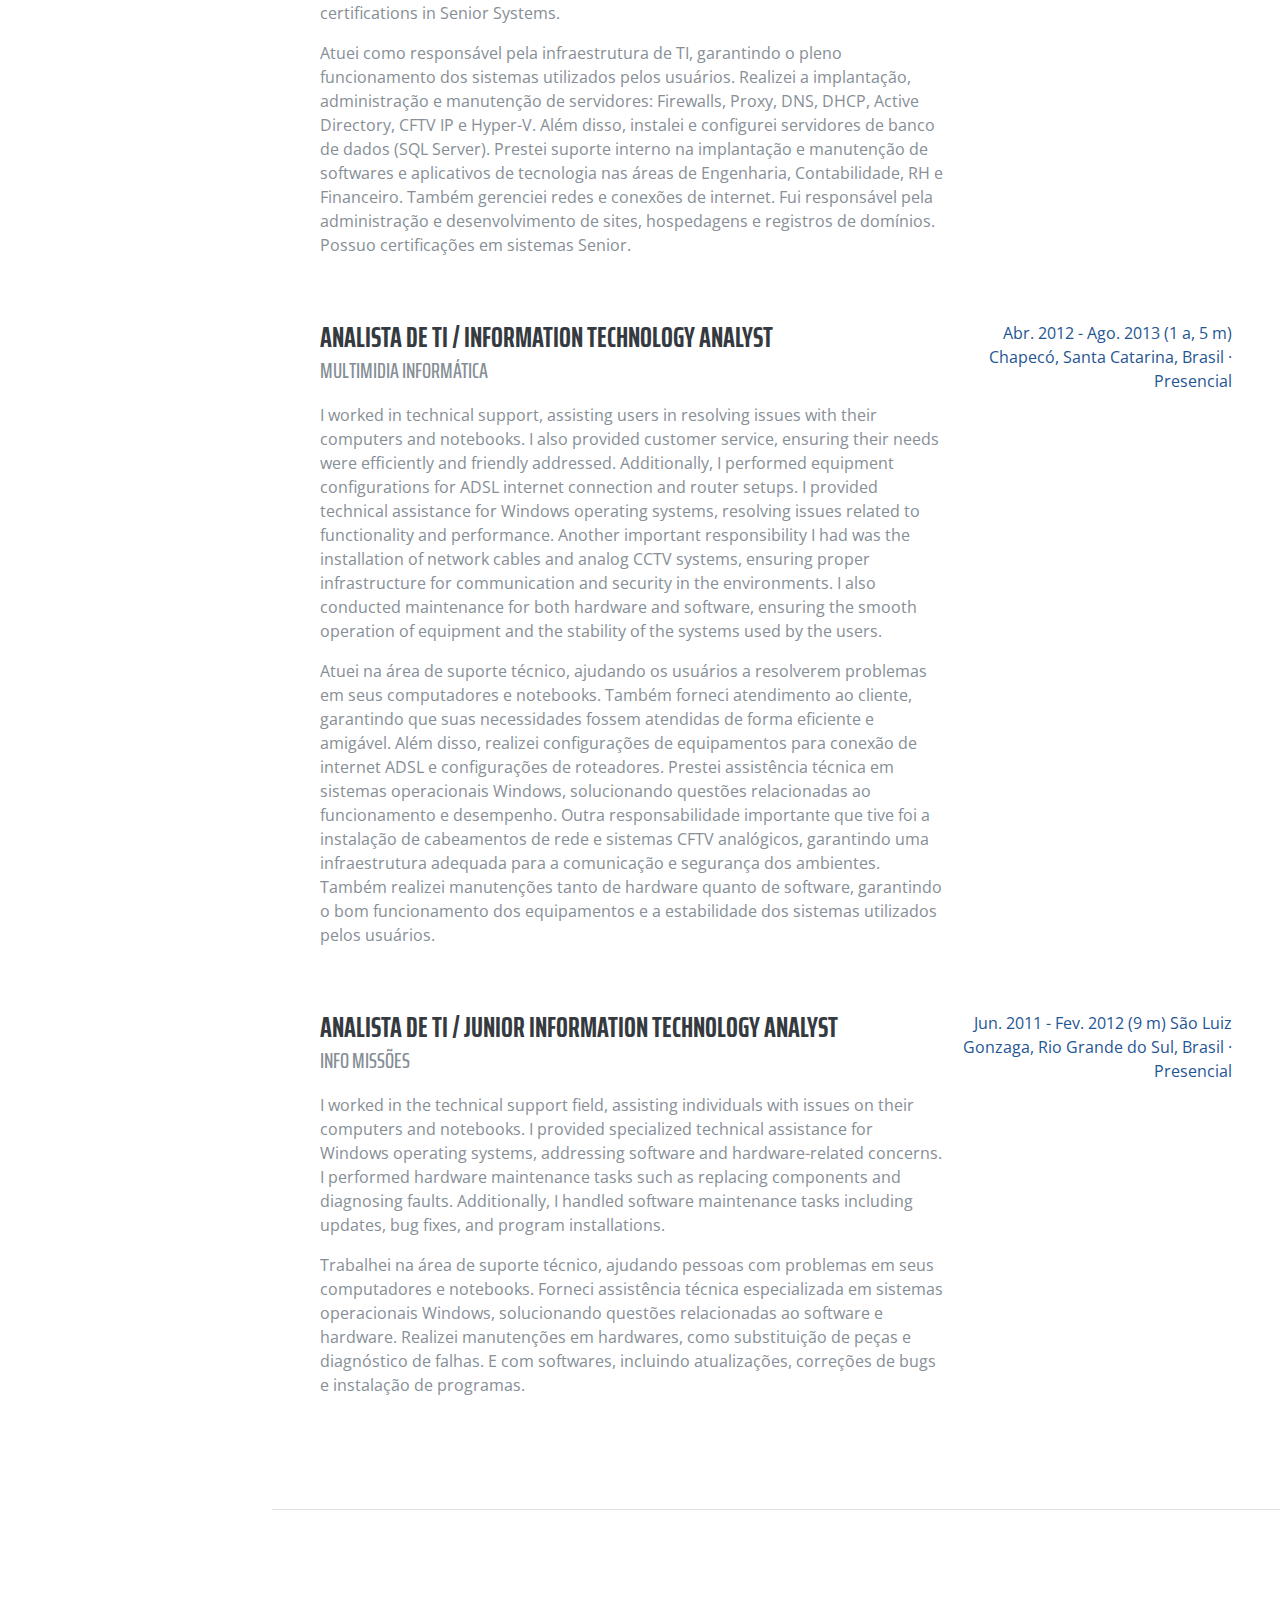
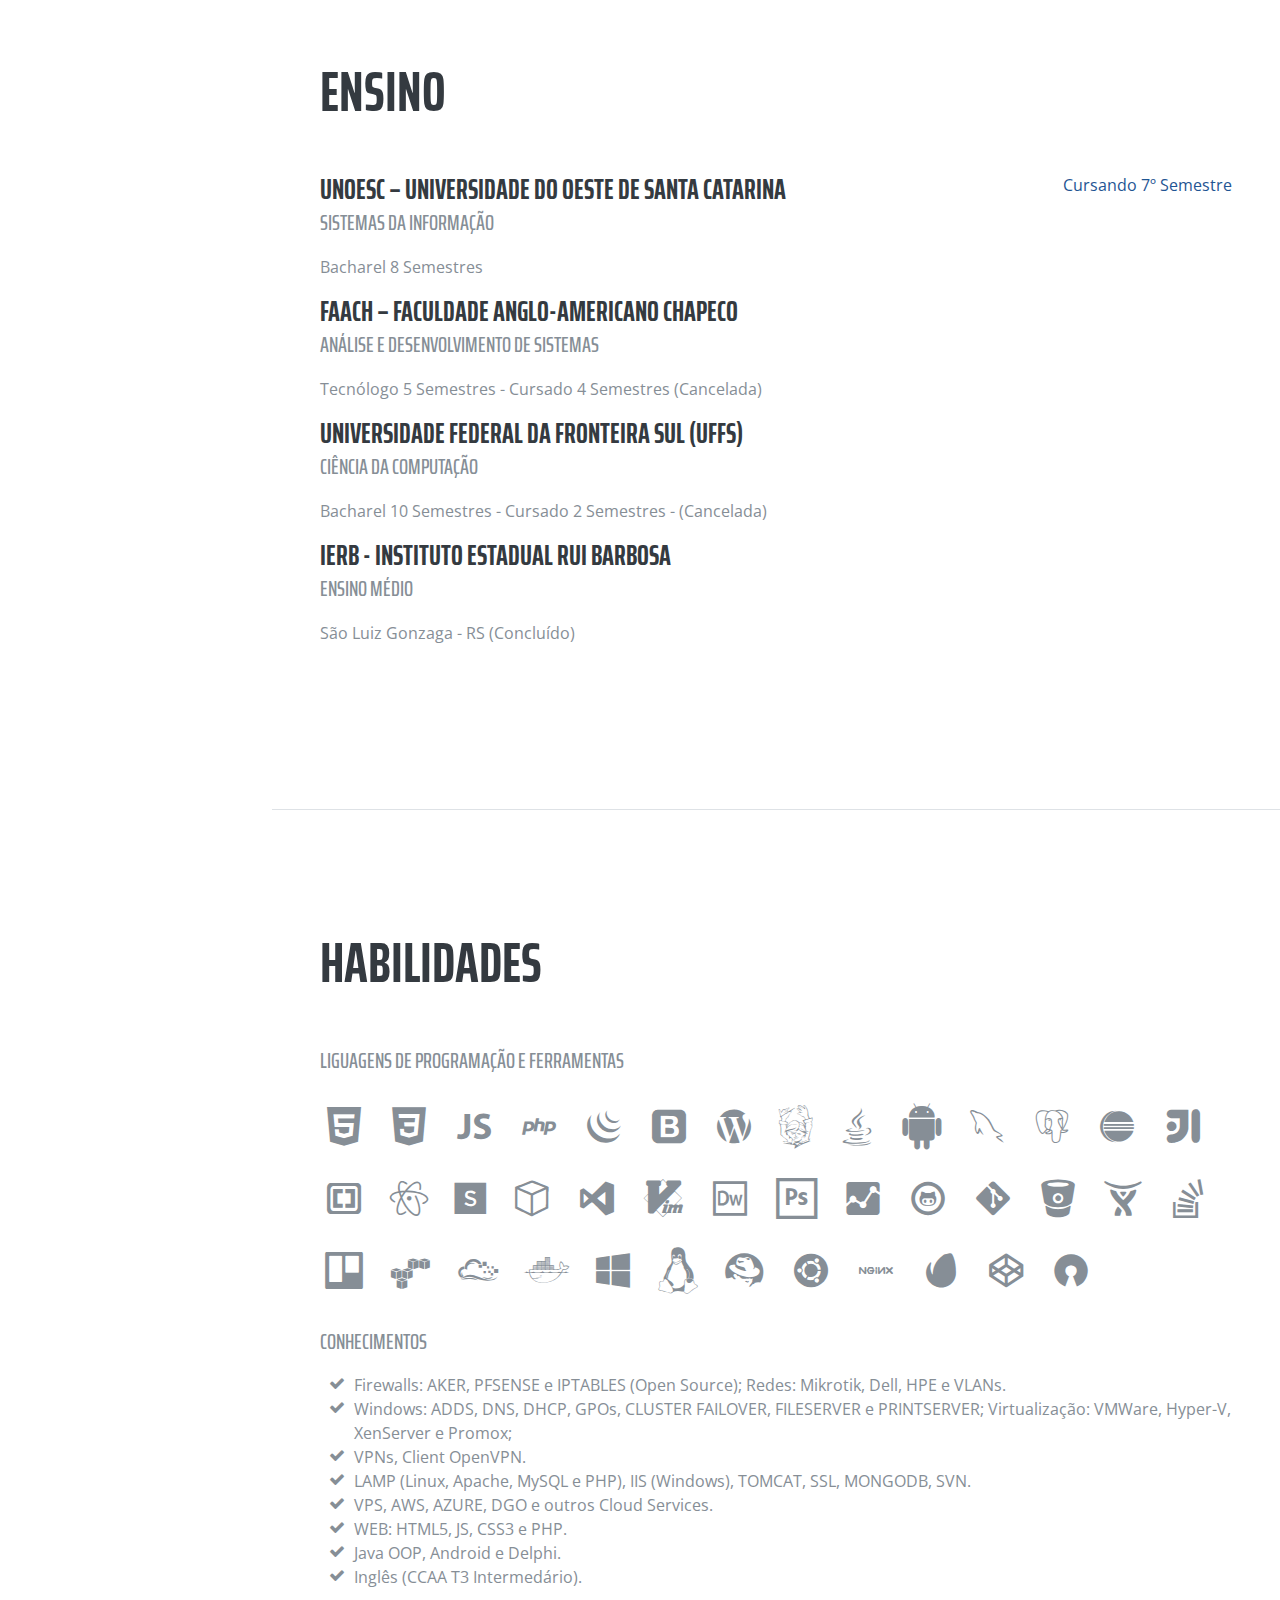
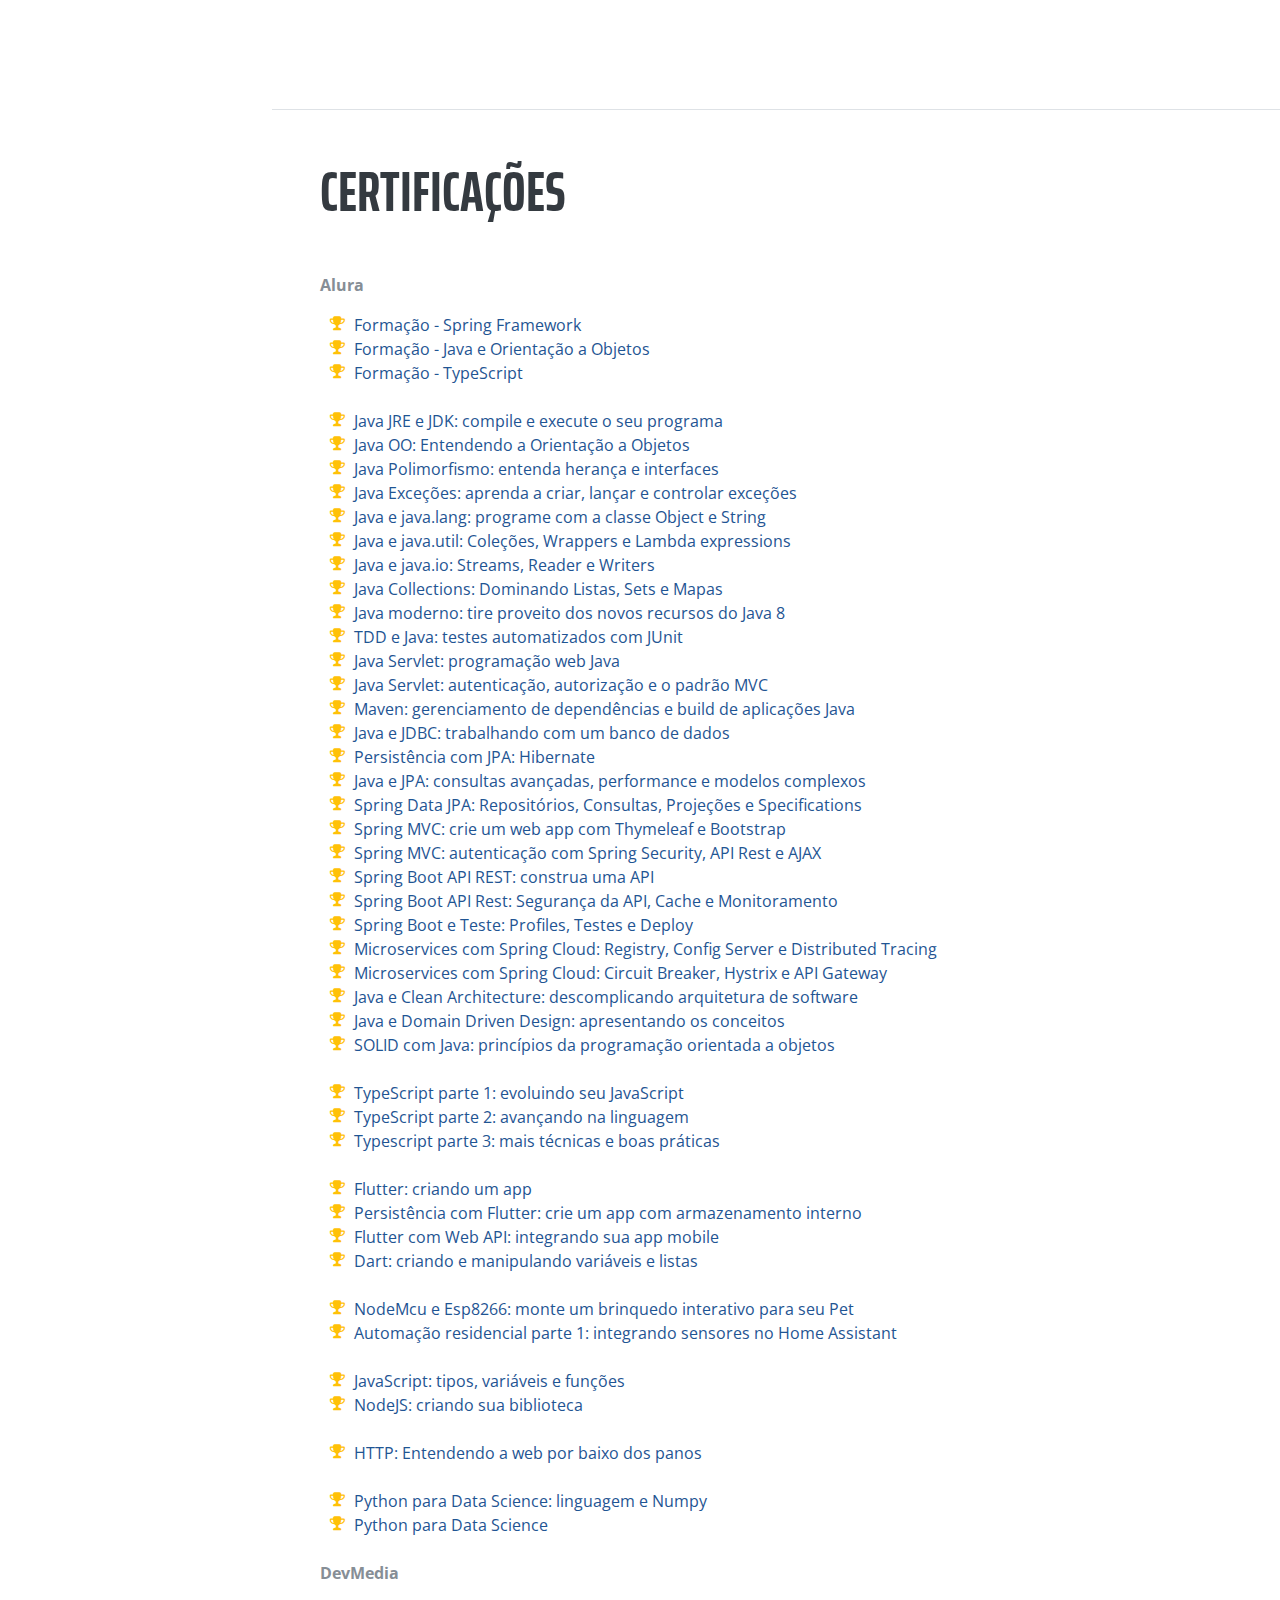
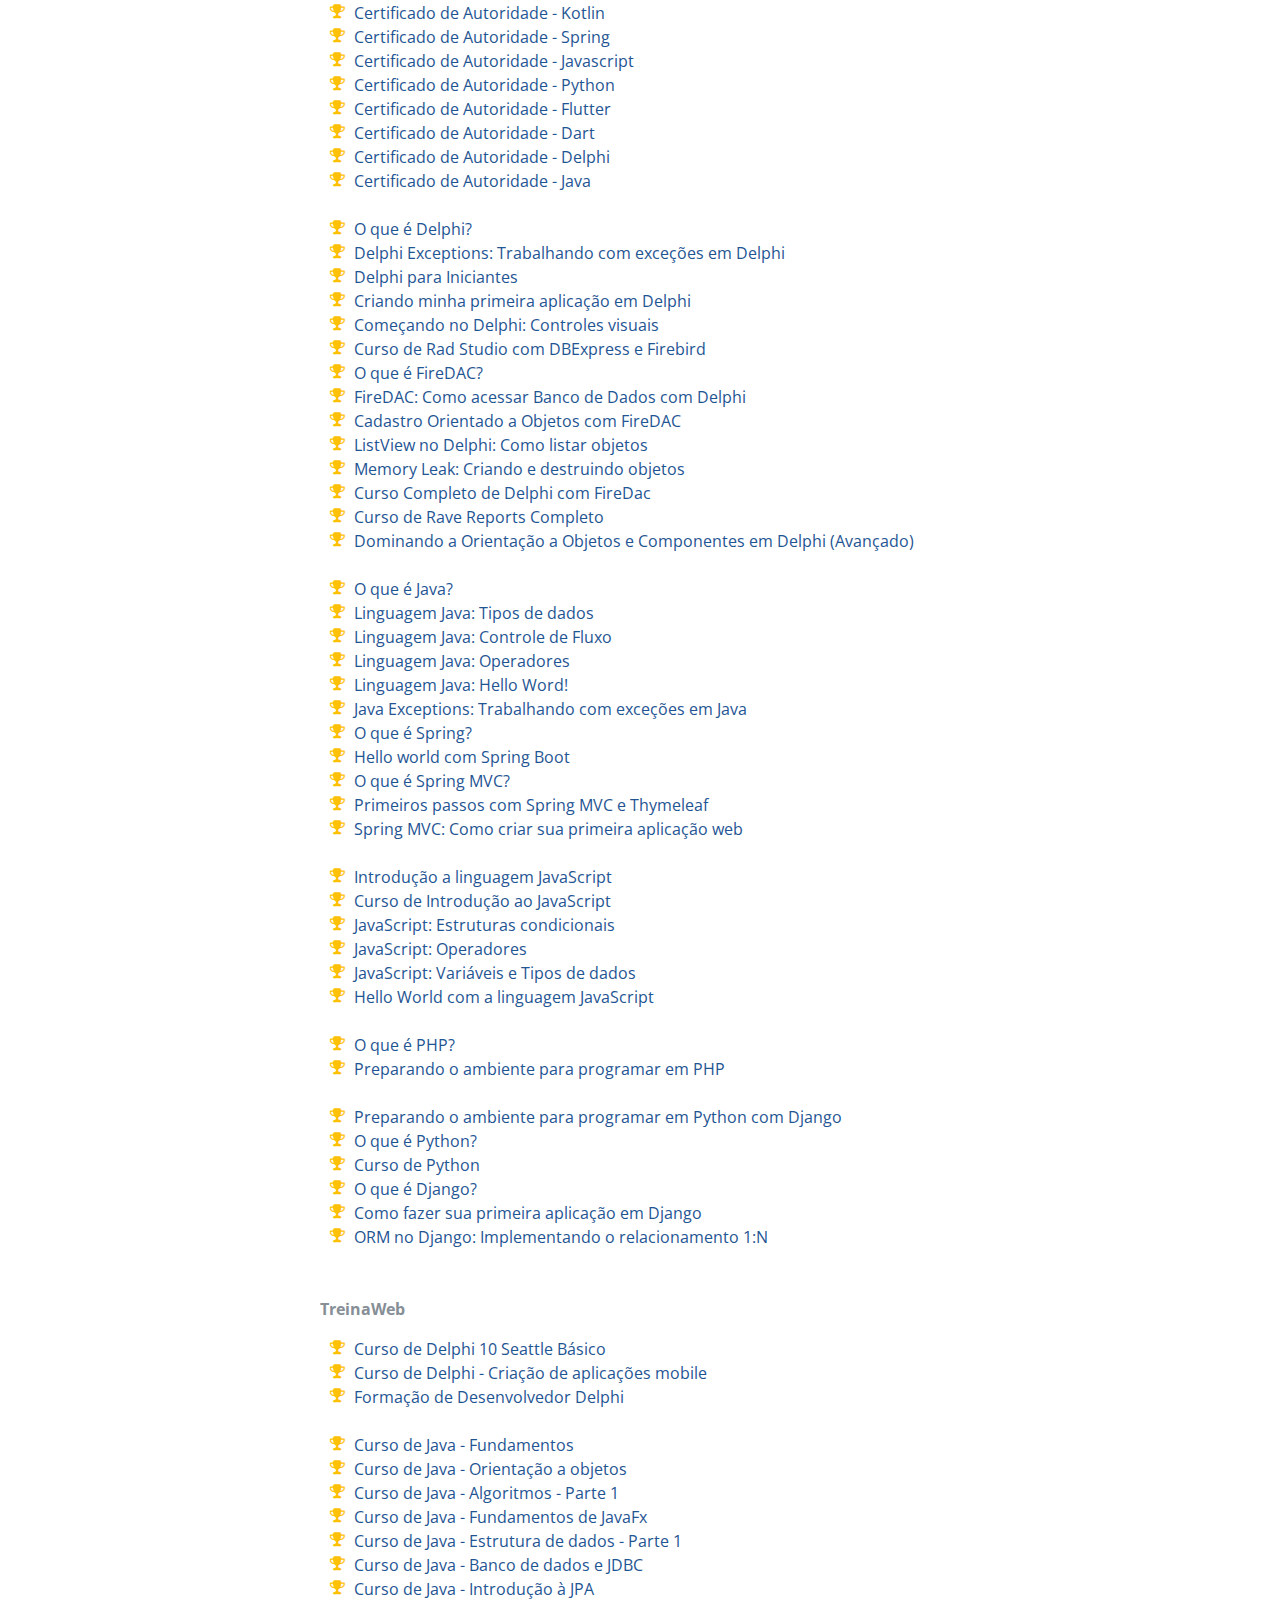
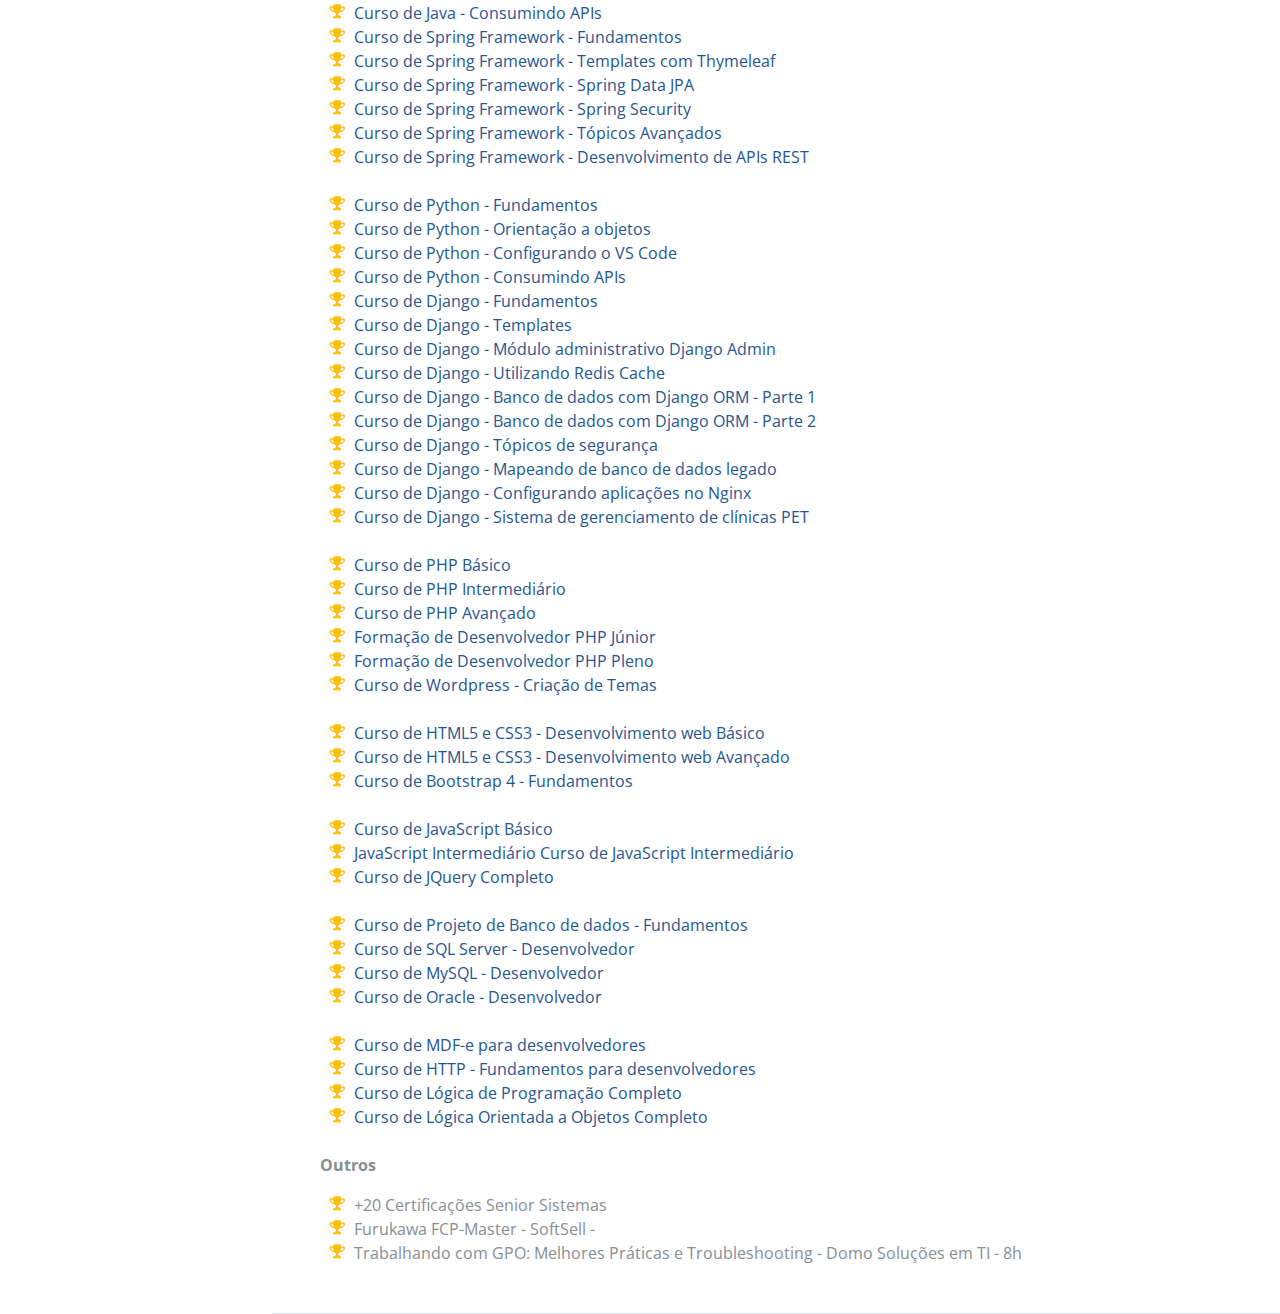
==== commit ebeda2c1: "fix: remove linkedin badge" ====
--- a/index.html
+++ b/index.html
@@ -106,12 +106,6 @@
                     diversificado de habilidades para impulsionar inovação e eficiência.
                     Mantenho-me constantemente atualizado e busco continuamente oportunidades para expandir meu
                     conhecimento em tecnologias.</p>
-
-                <div class="badge-base LI-profile-badge" data-locale="pt_BR" data-size="large" data-theme="light"
-                    data-type="VERTICAL" data-vanity="kelver-arruda" data-version="v1">
-                    <a class="badge-base__link LI-simple-link"
-                        href="https://br.linkedin.com/in/kelver-arruda?trk=profile-badge">LinkedIn</a>
-                </div>
             </div>
         </section>
 
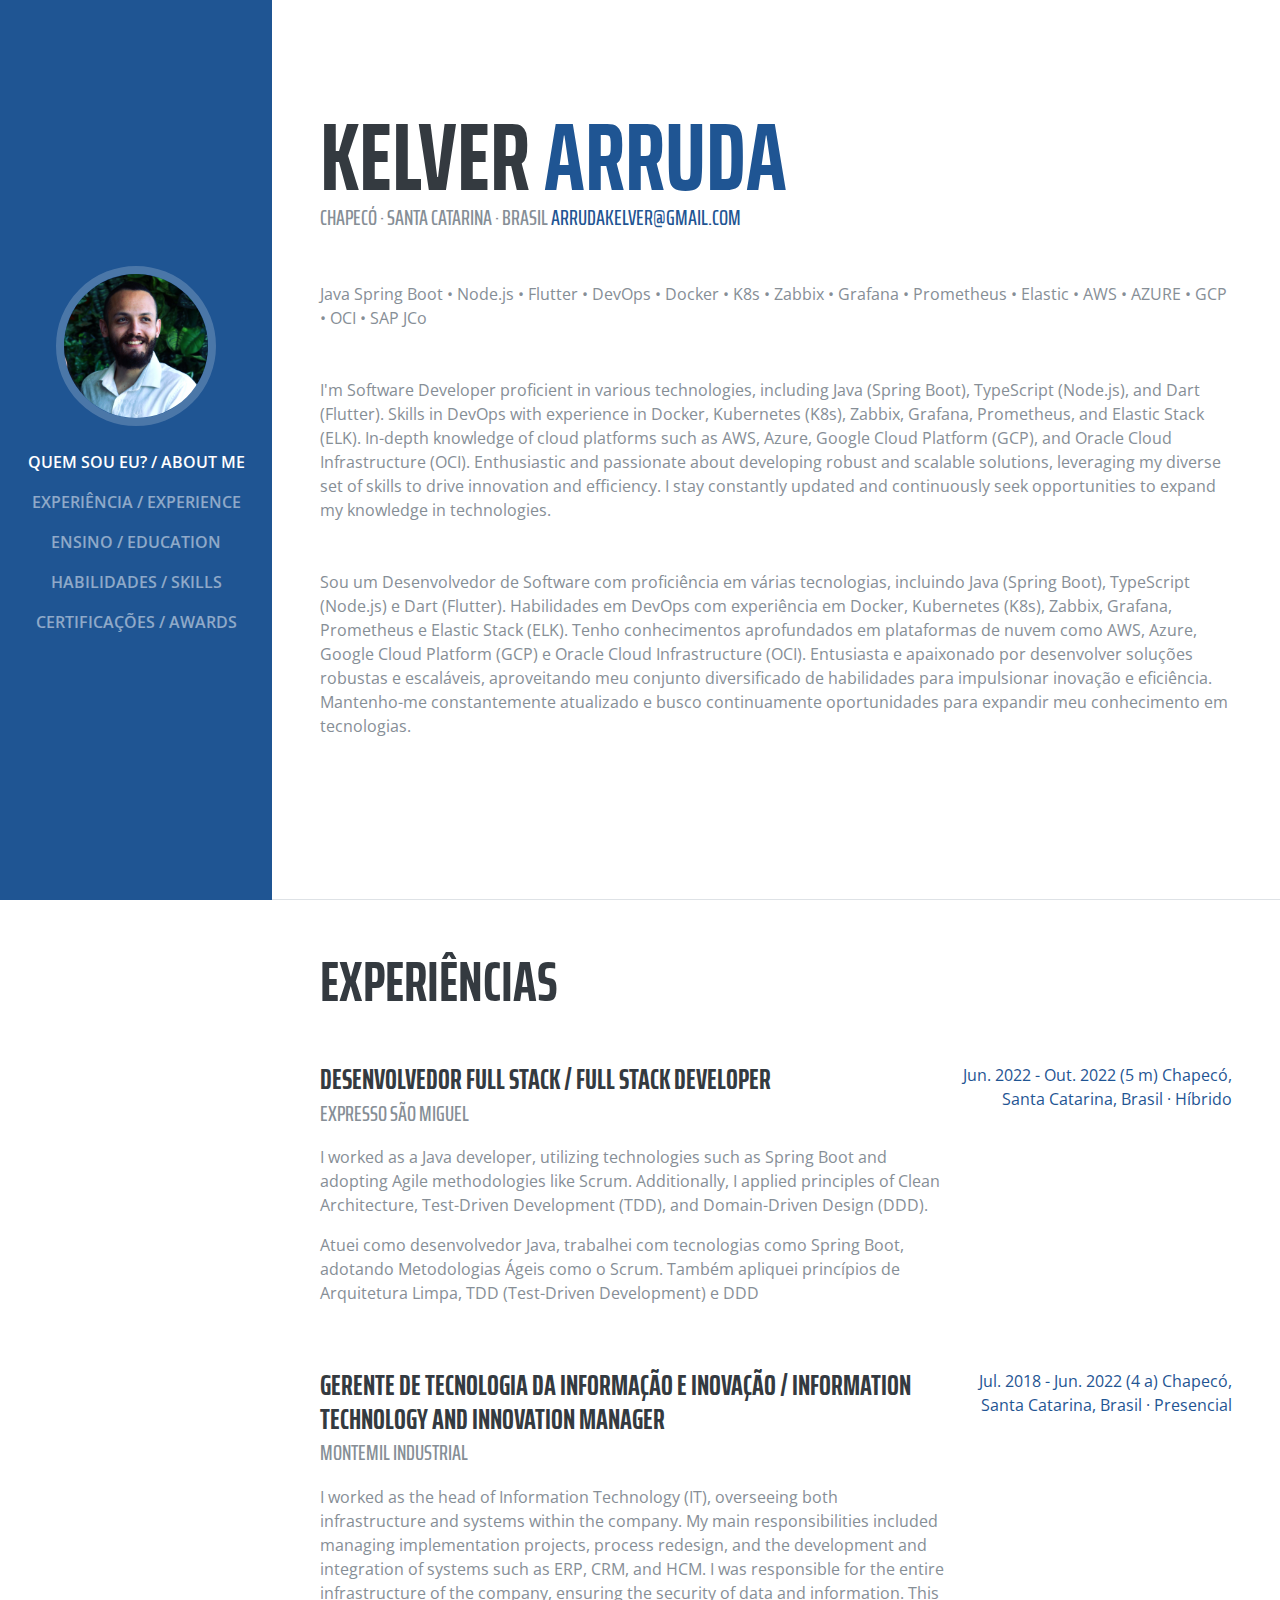
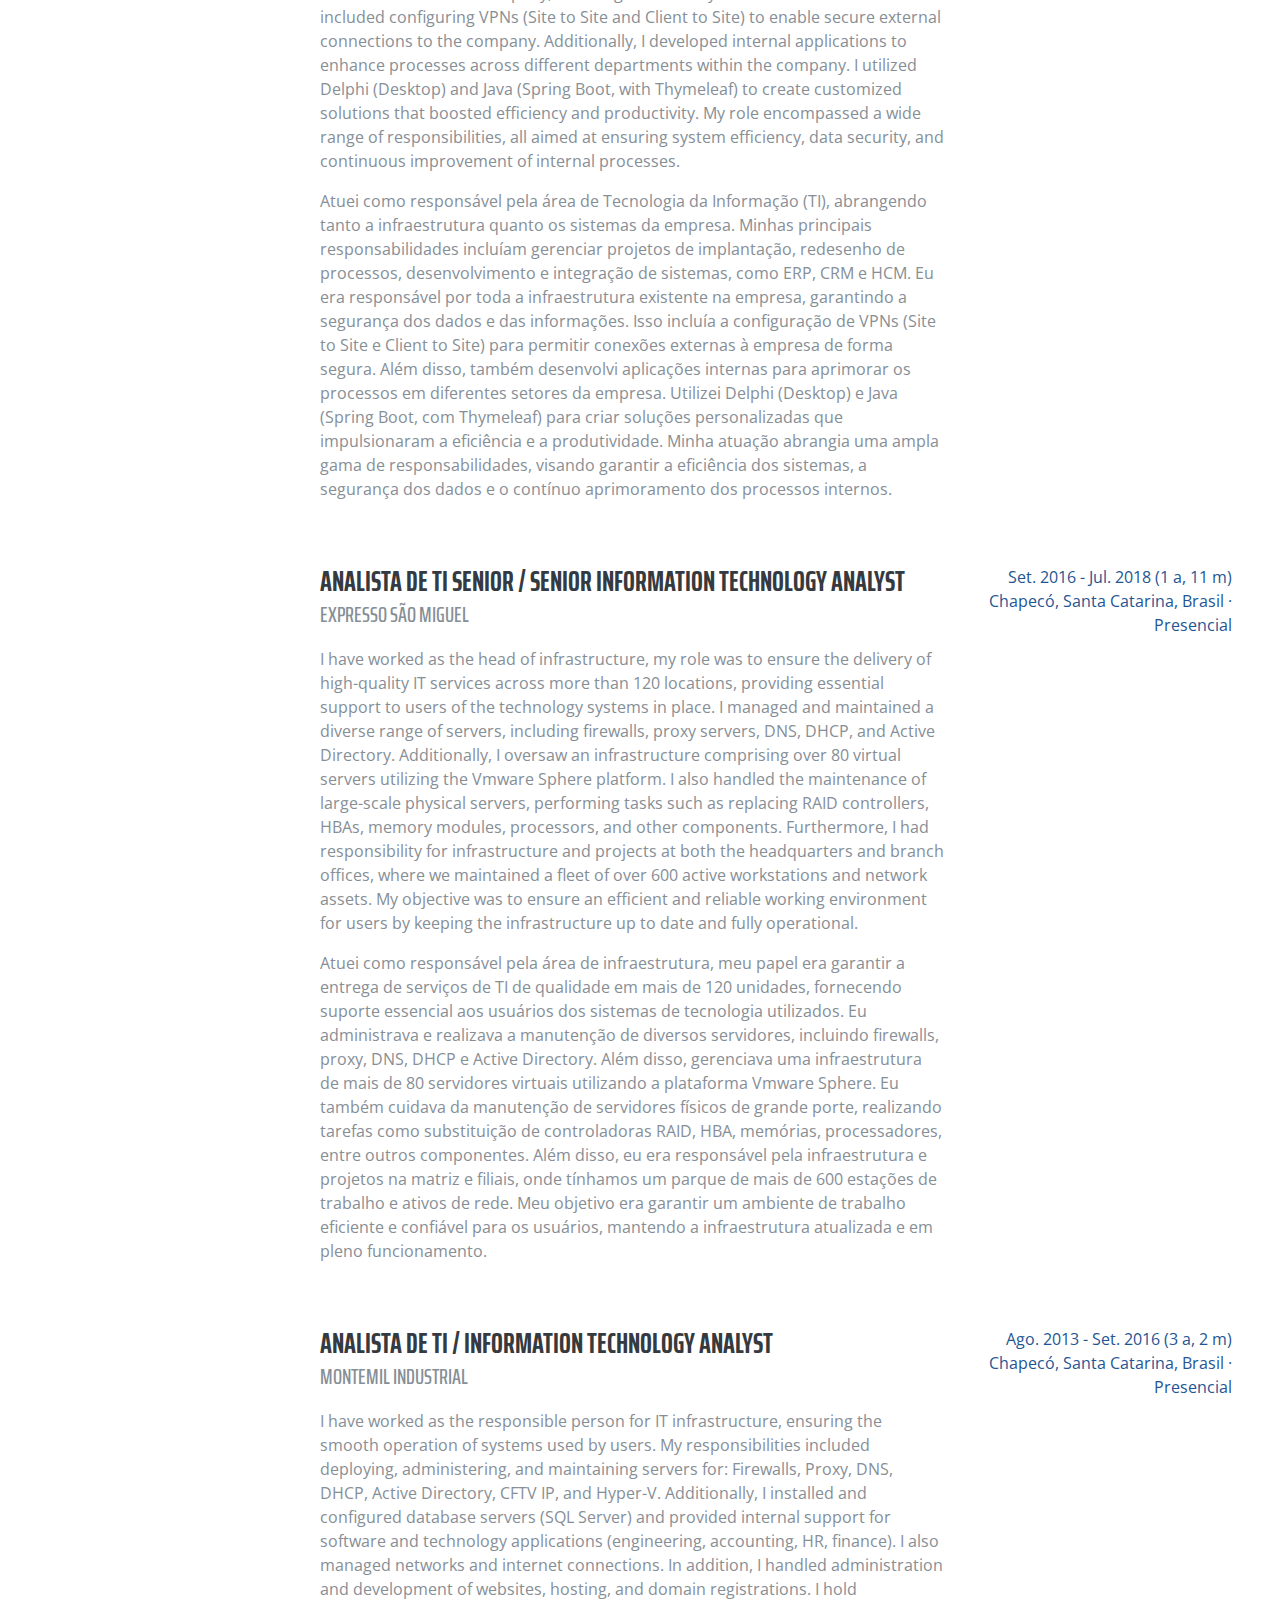
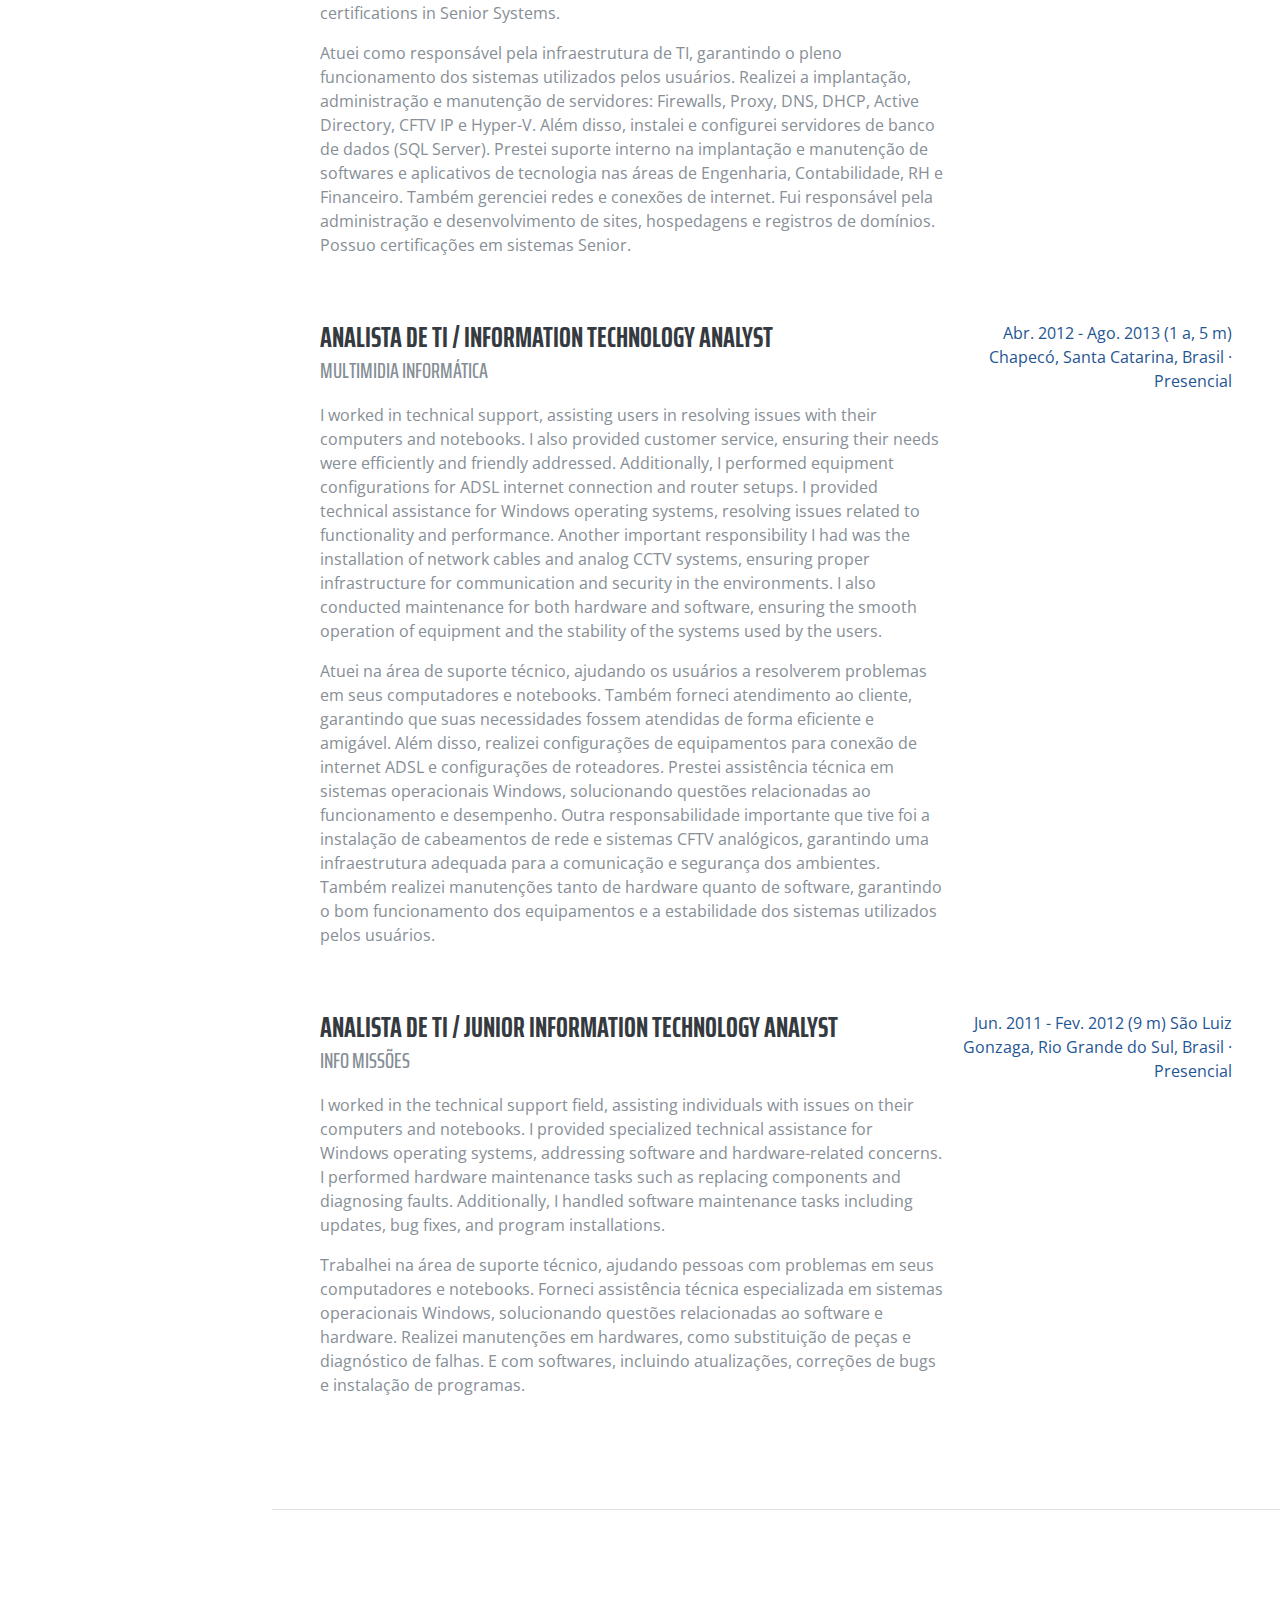
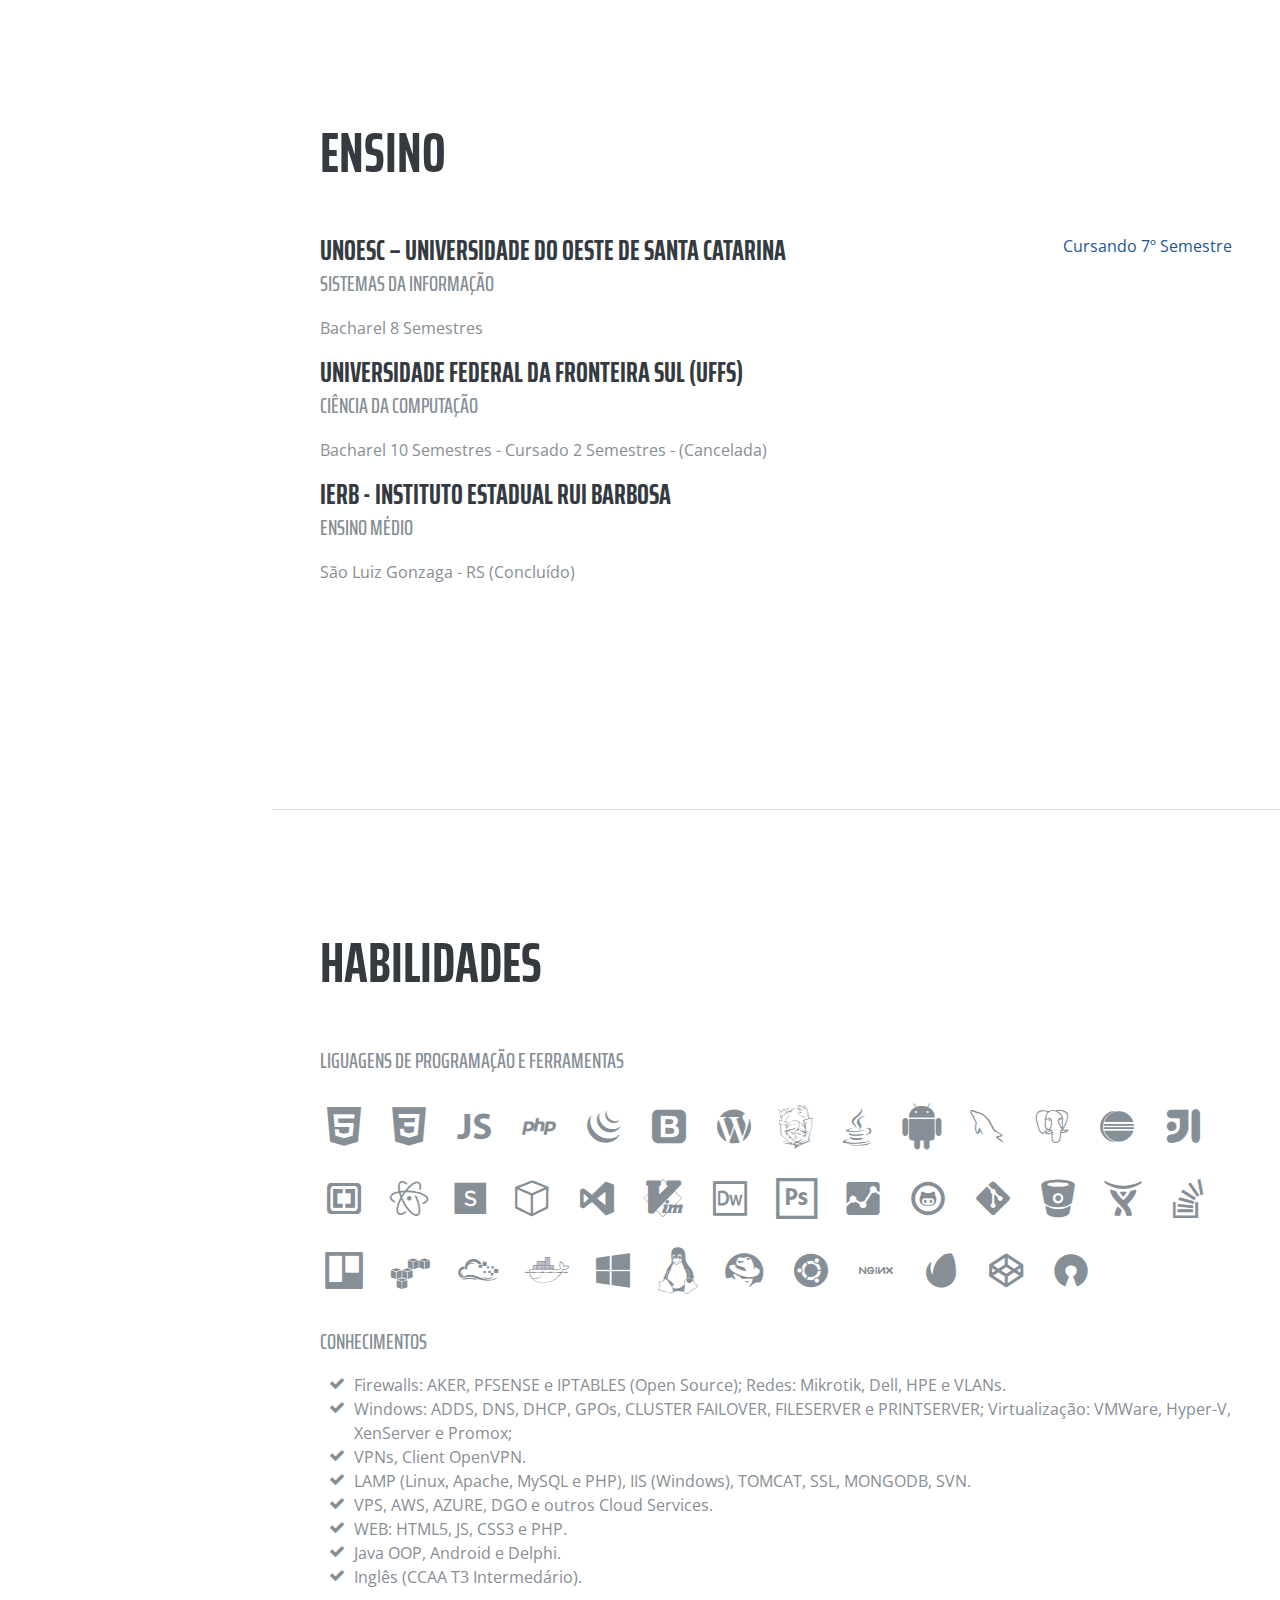
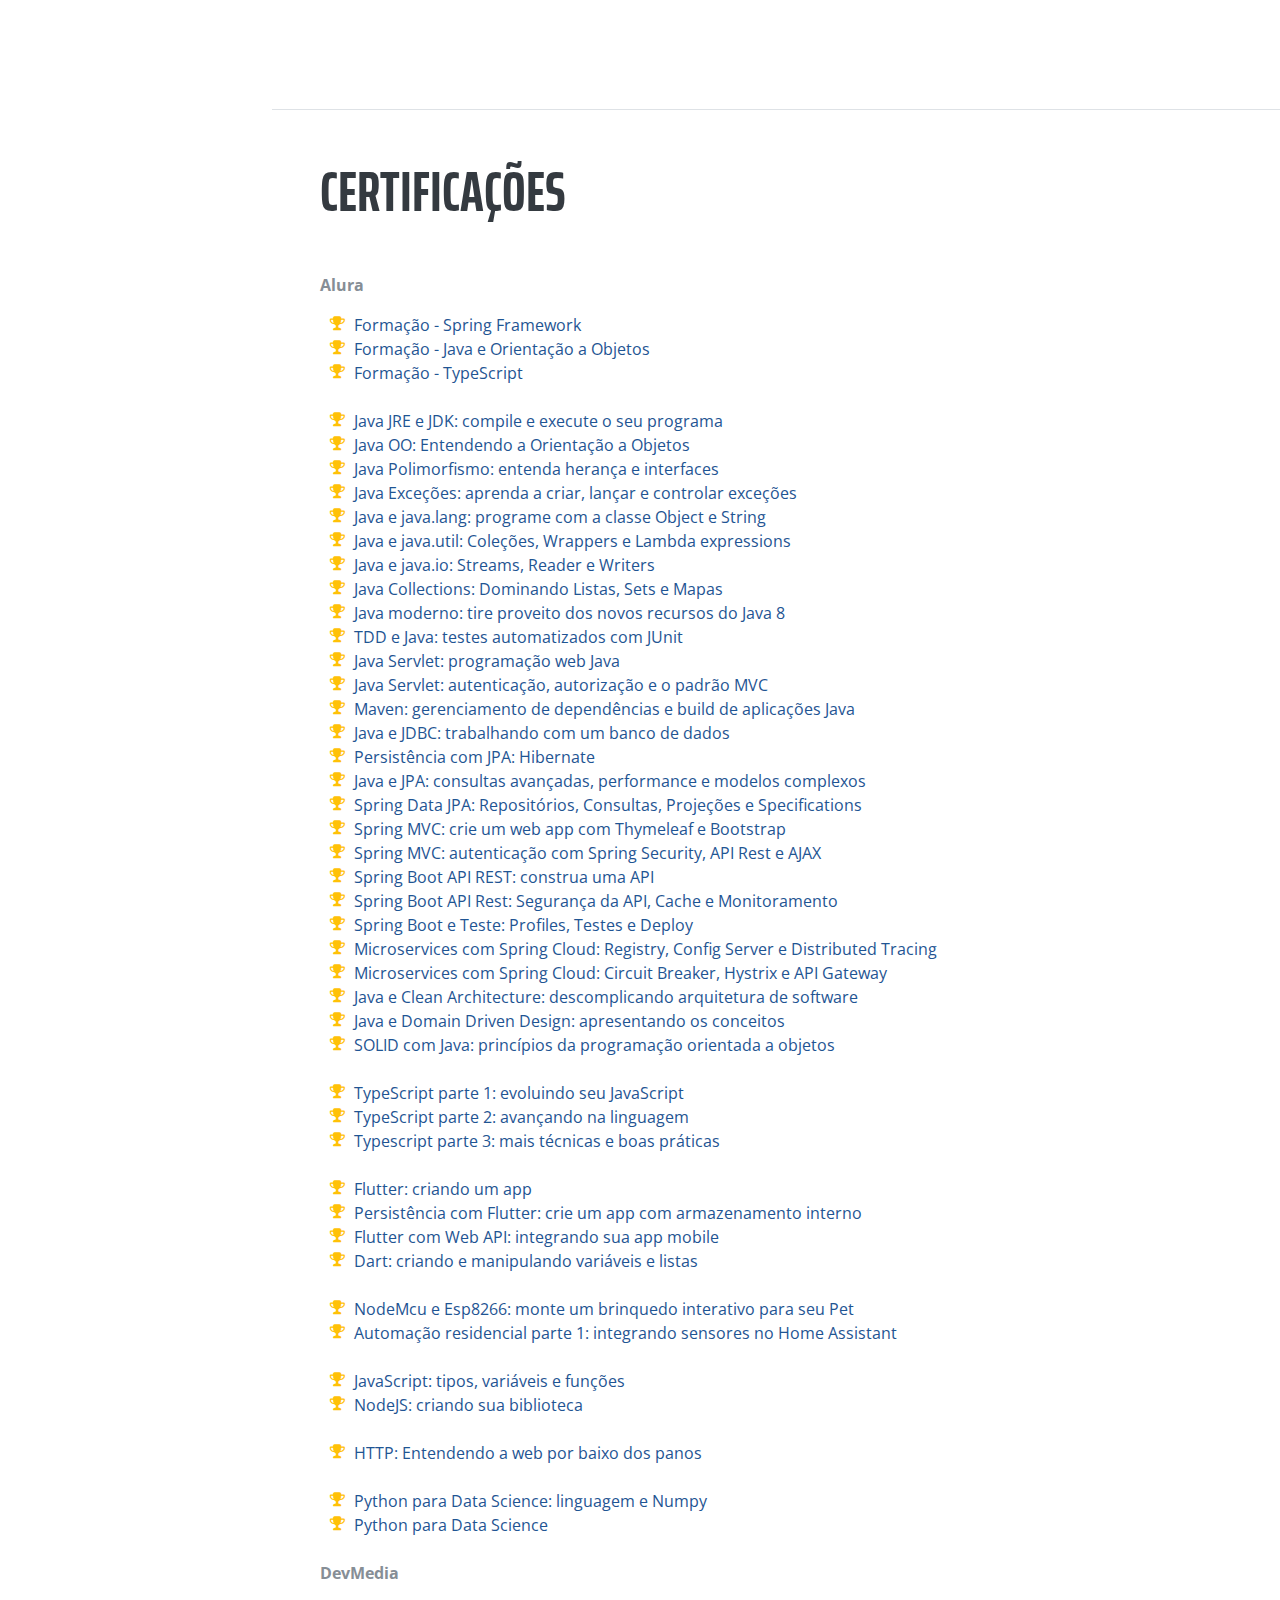
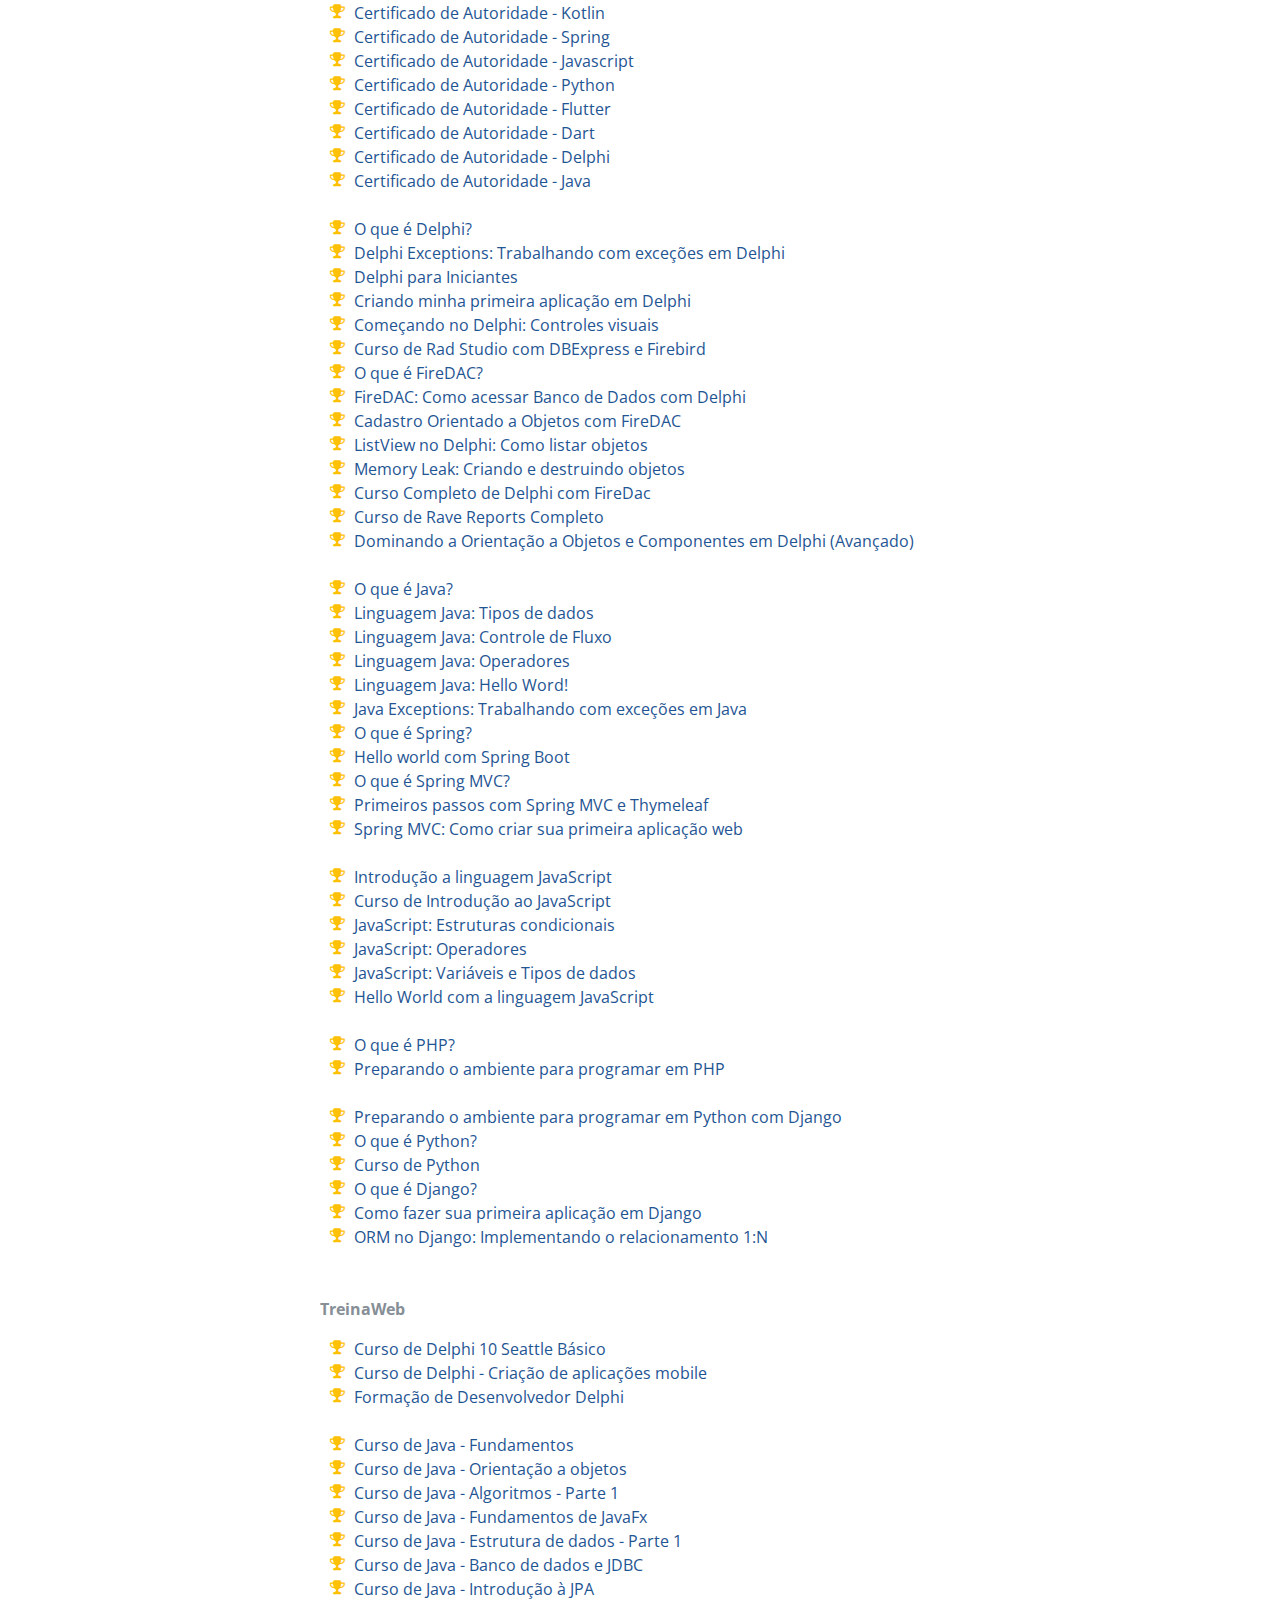
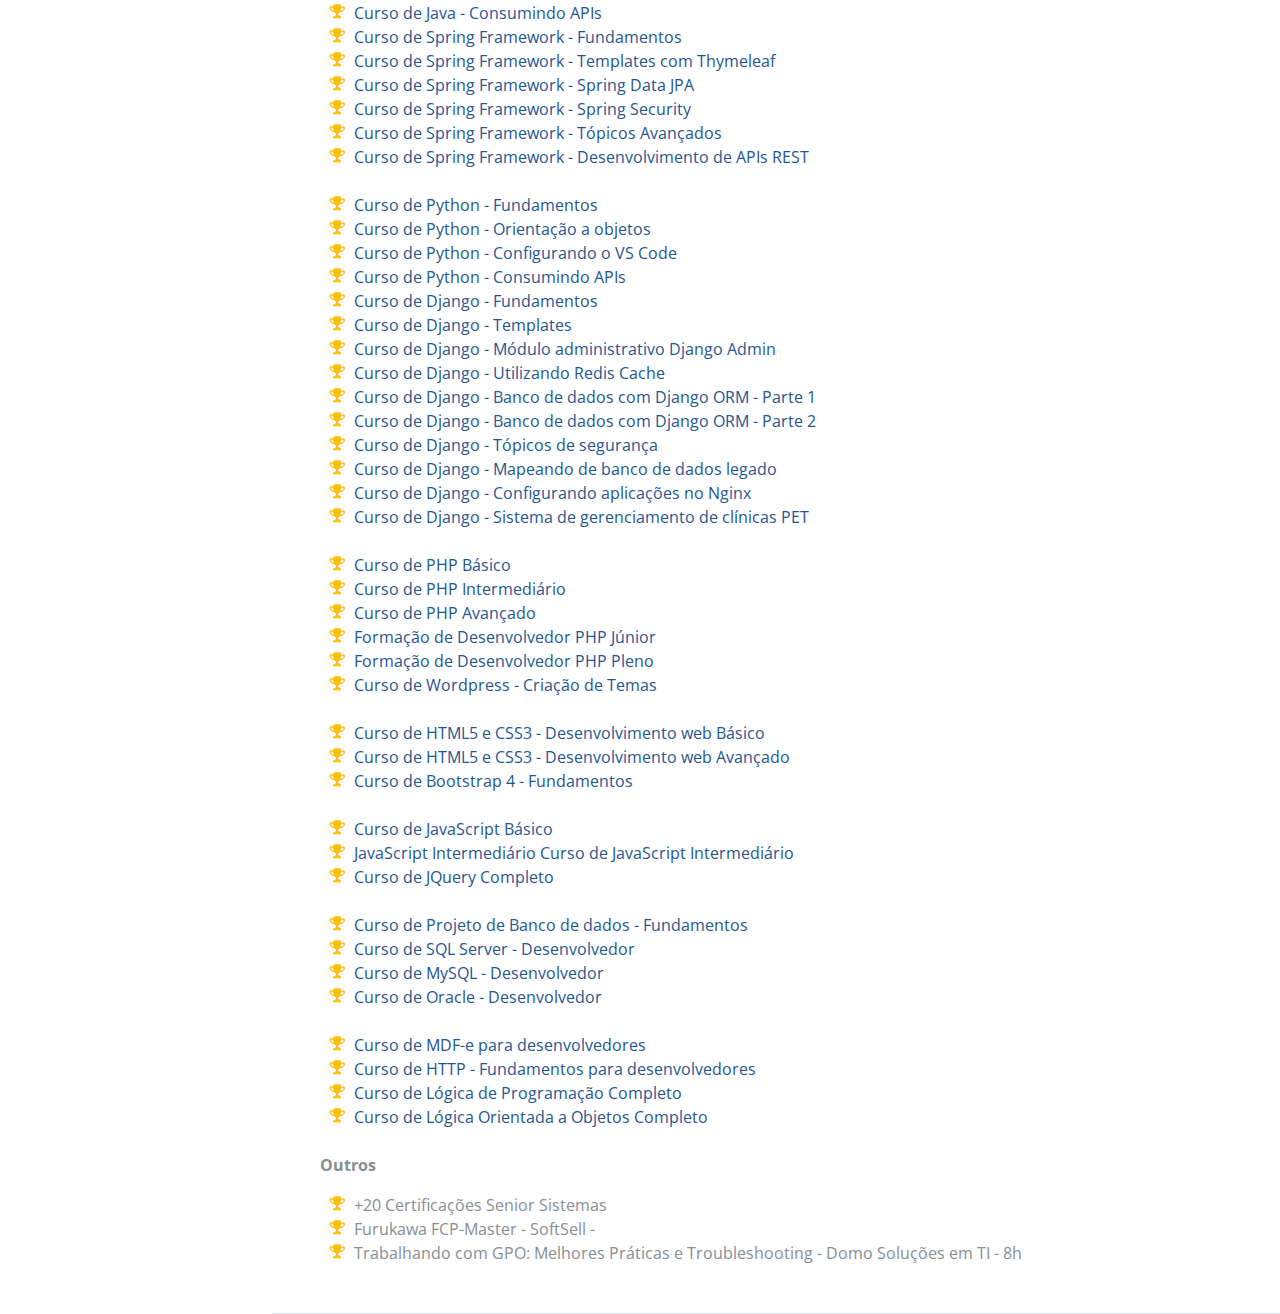
==== commit 583b5e8e: "fix: removed education" ====
--- a/index.html
+++ b/index.html
@@ -301,13 +301,6 @@
                 </div>
                 <div class="resume-item d-flex flex-column flex-md-row">
                     <div class="resume-content mr-auto">
-                        <h3 class="mb-0">FAACH – Faculdade Anglo-Americano Chapeco</h3>
-                        <div class="subheading mb-3">Análise e Desenvolvimento de Sistemas</div>
-                        <p>Tecnólogo 5 Semestres - Cursado 4 Semestres (Cancelada)</p>
-                    </div>
-                </div>
-                <div class="resume-item d-flex flex-column flex-md-row">
-                    <div class="resume-content mr-auto">
                         <h3 class="mb-0">Universidade Federal da Fronteira Sul (UFFS)</h3>
                         <div class="subheading mb-3">Ciência da Computação</div>
                         <p>Bacharel 10 Semestres - Cursado 2 Semestres - (Cancelada)</p>
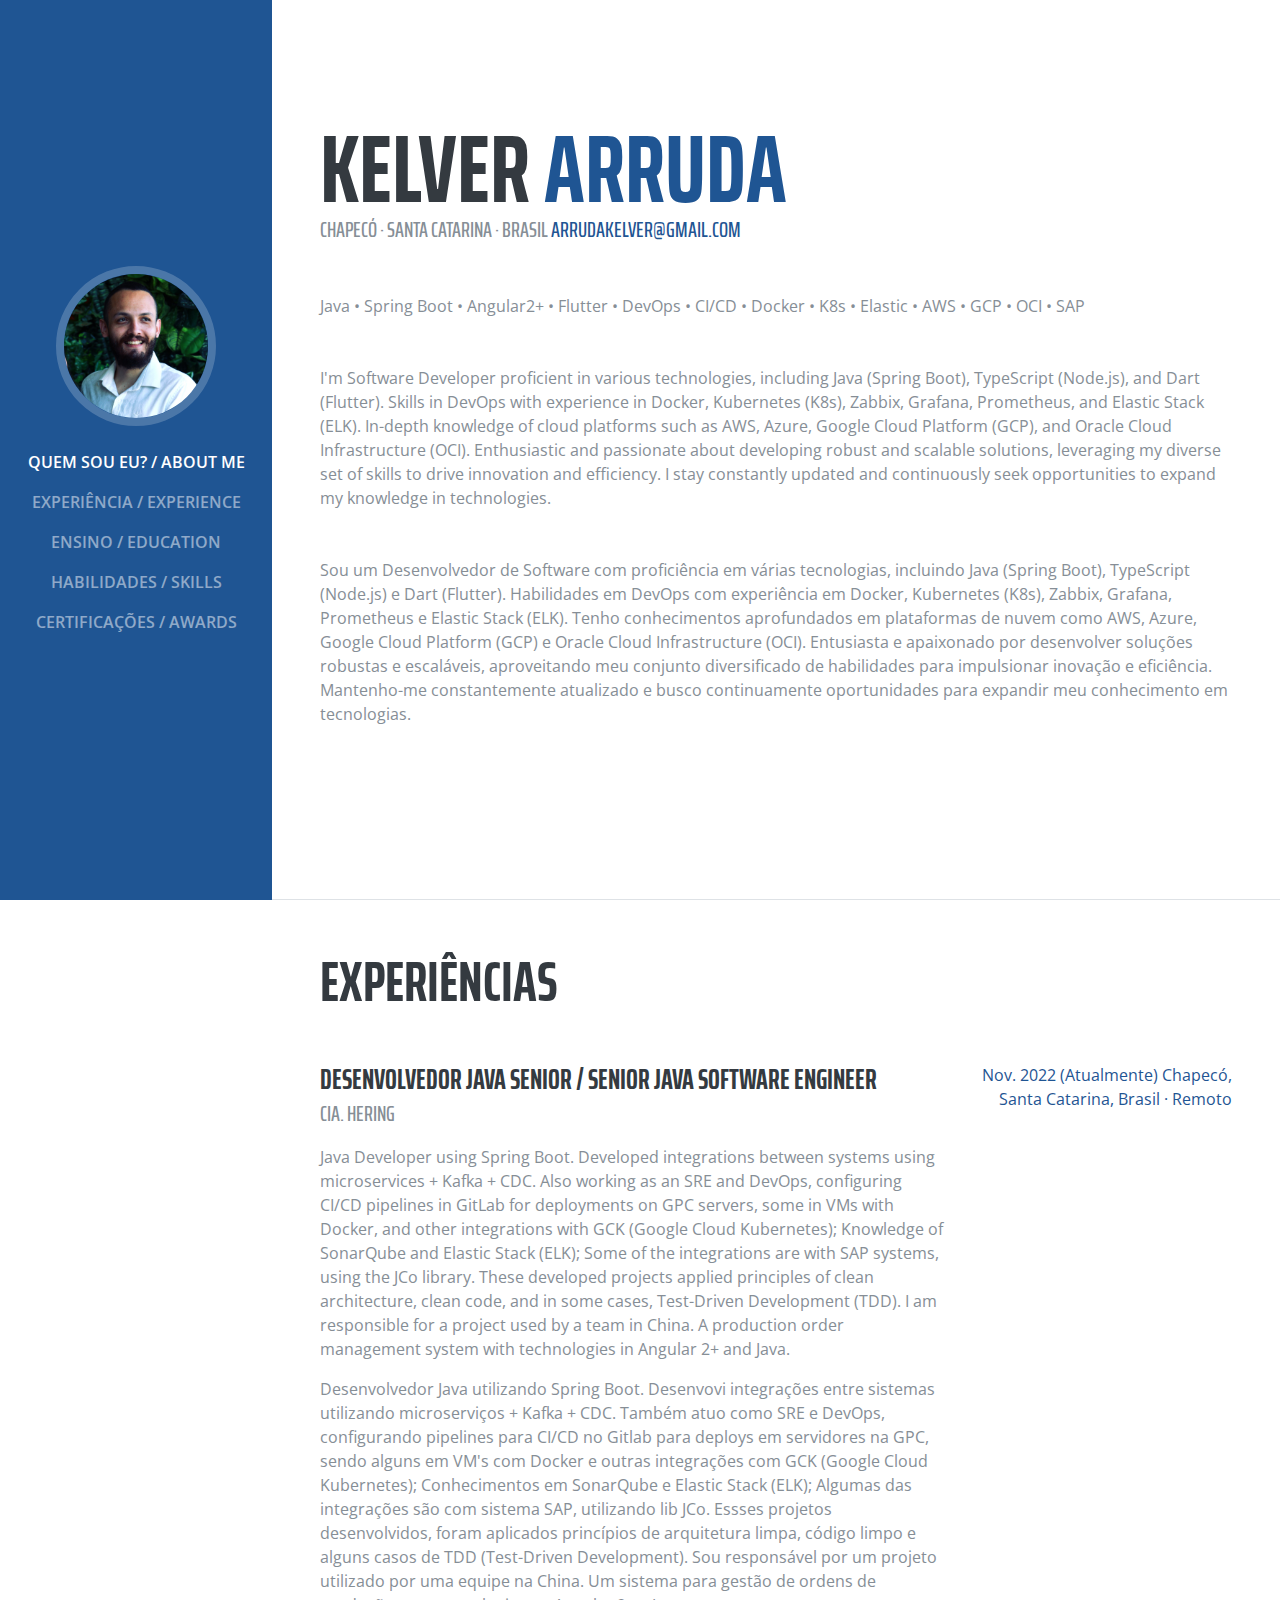
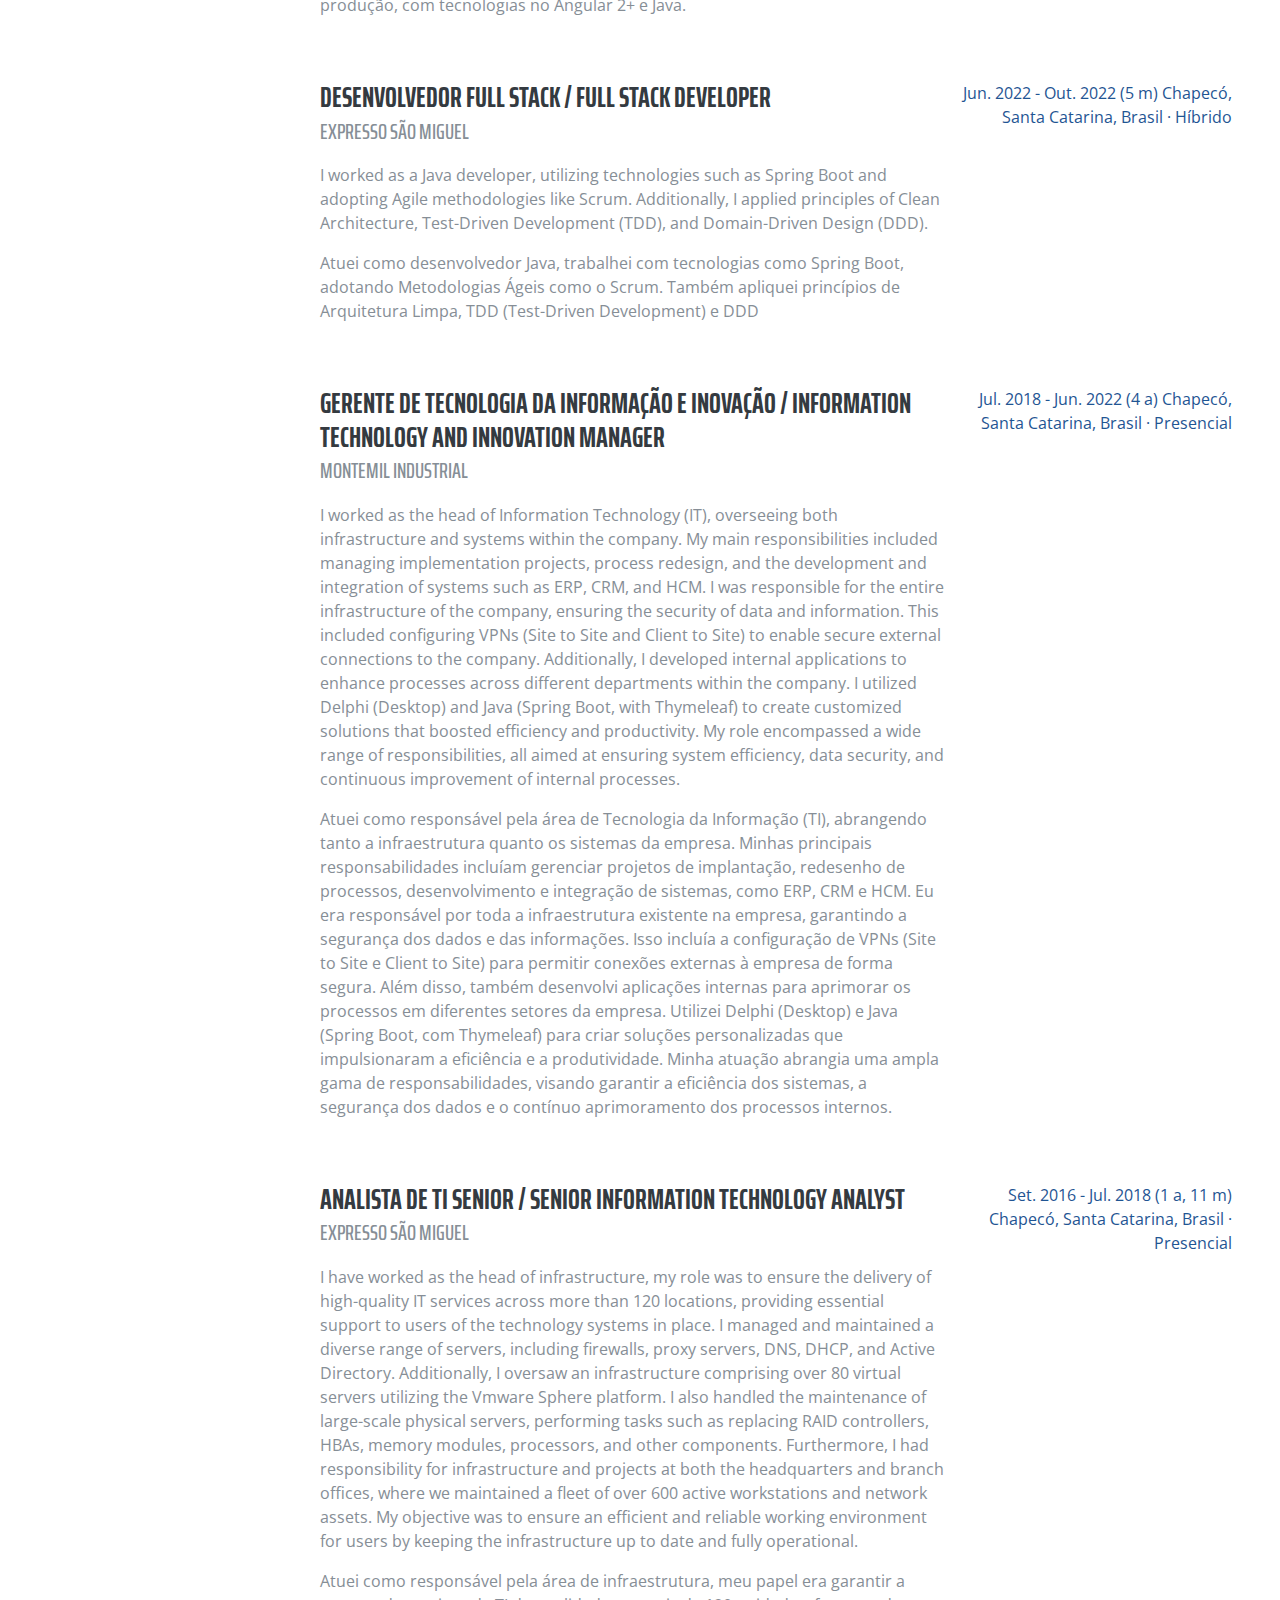
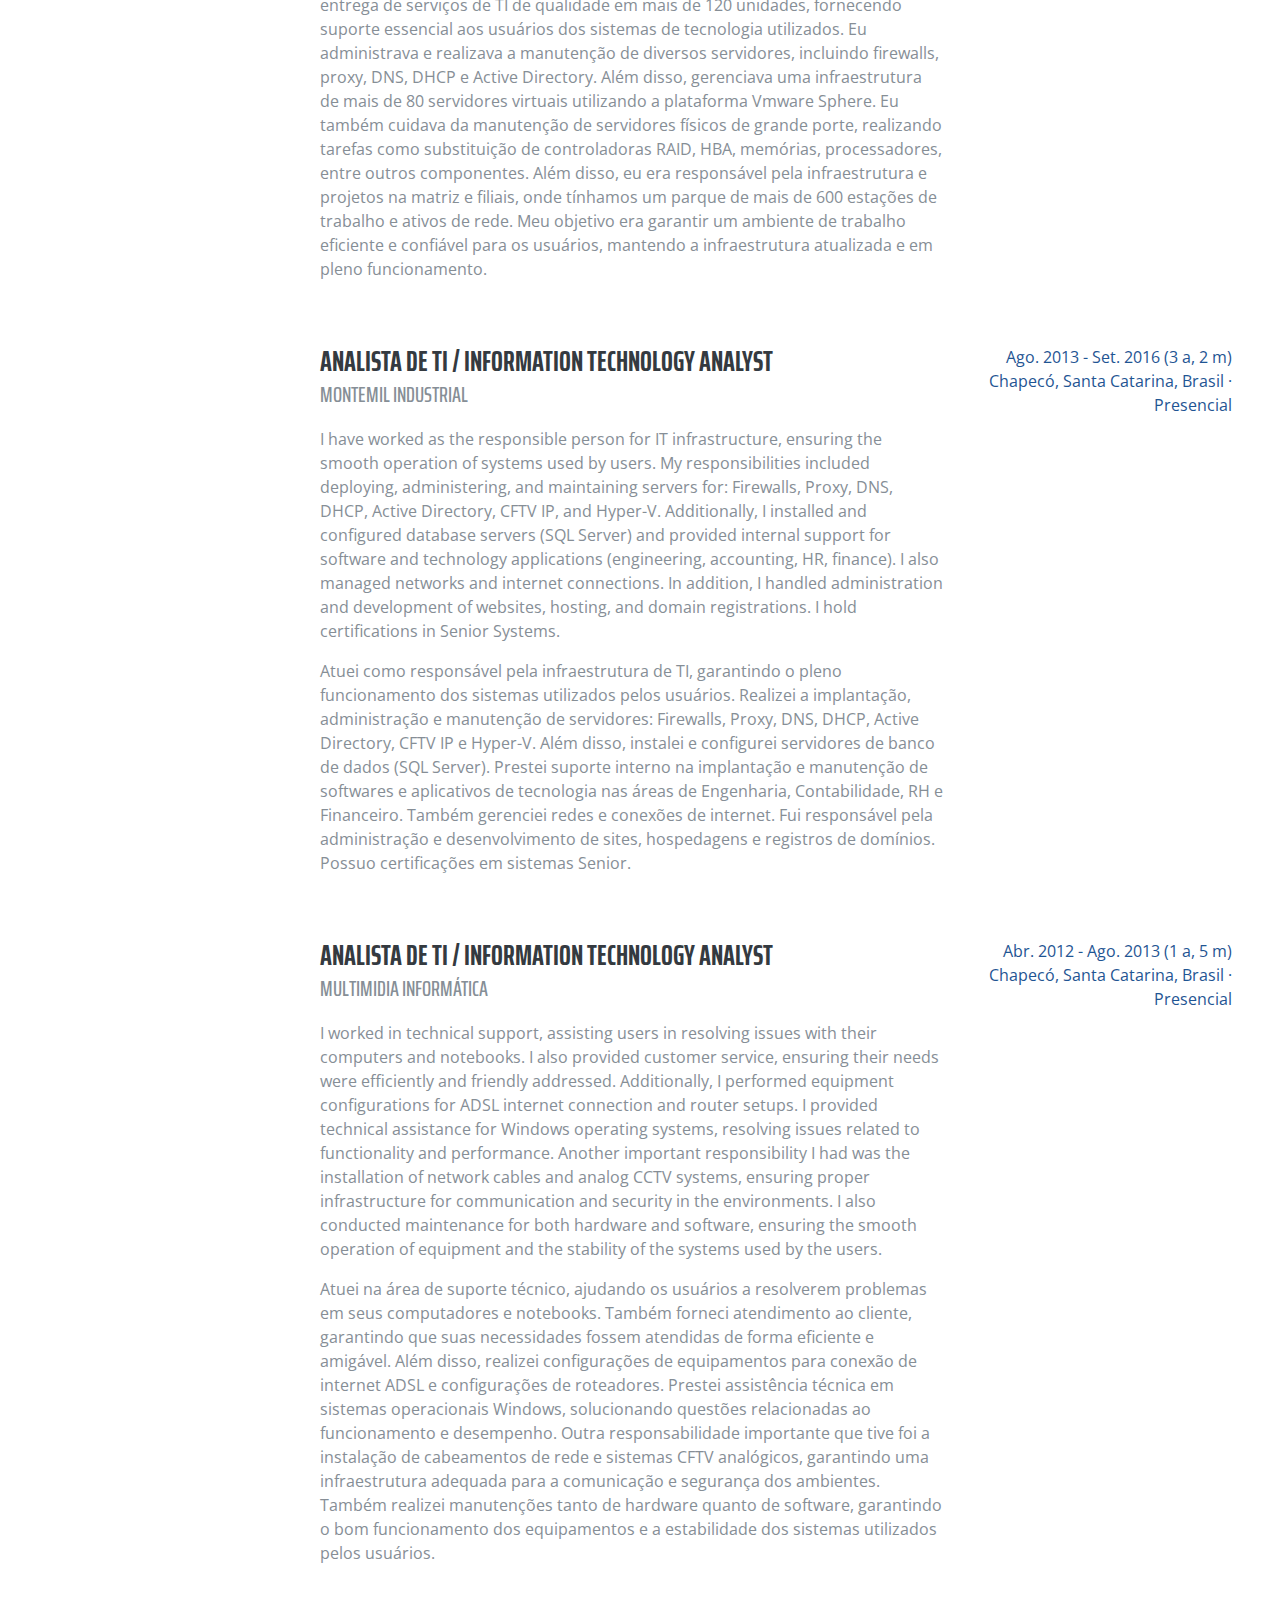
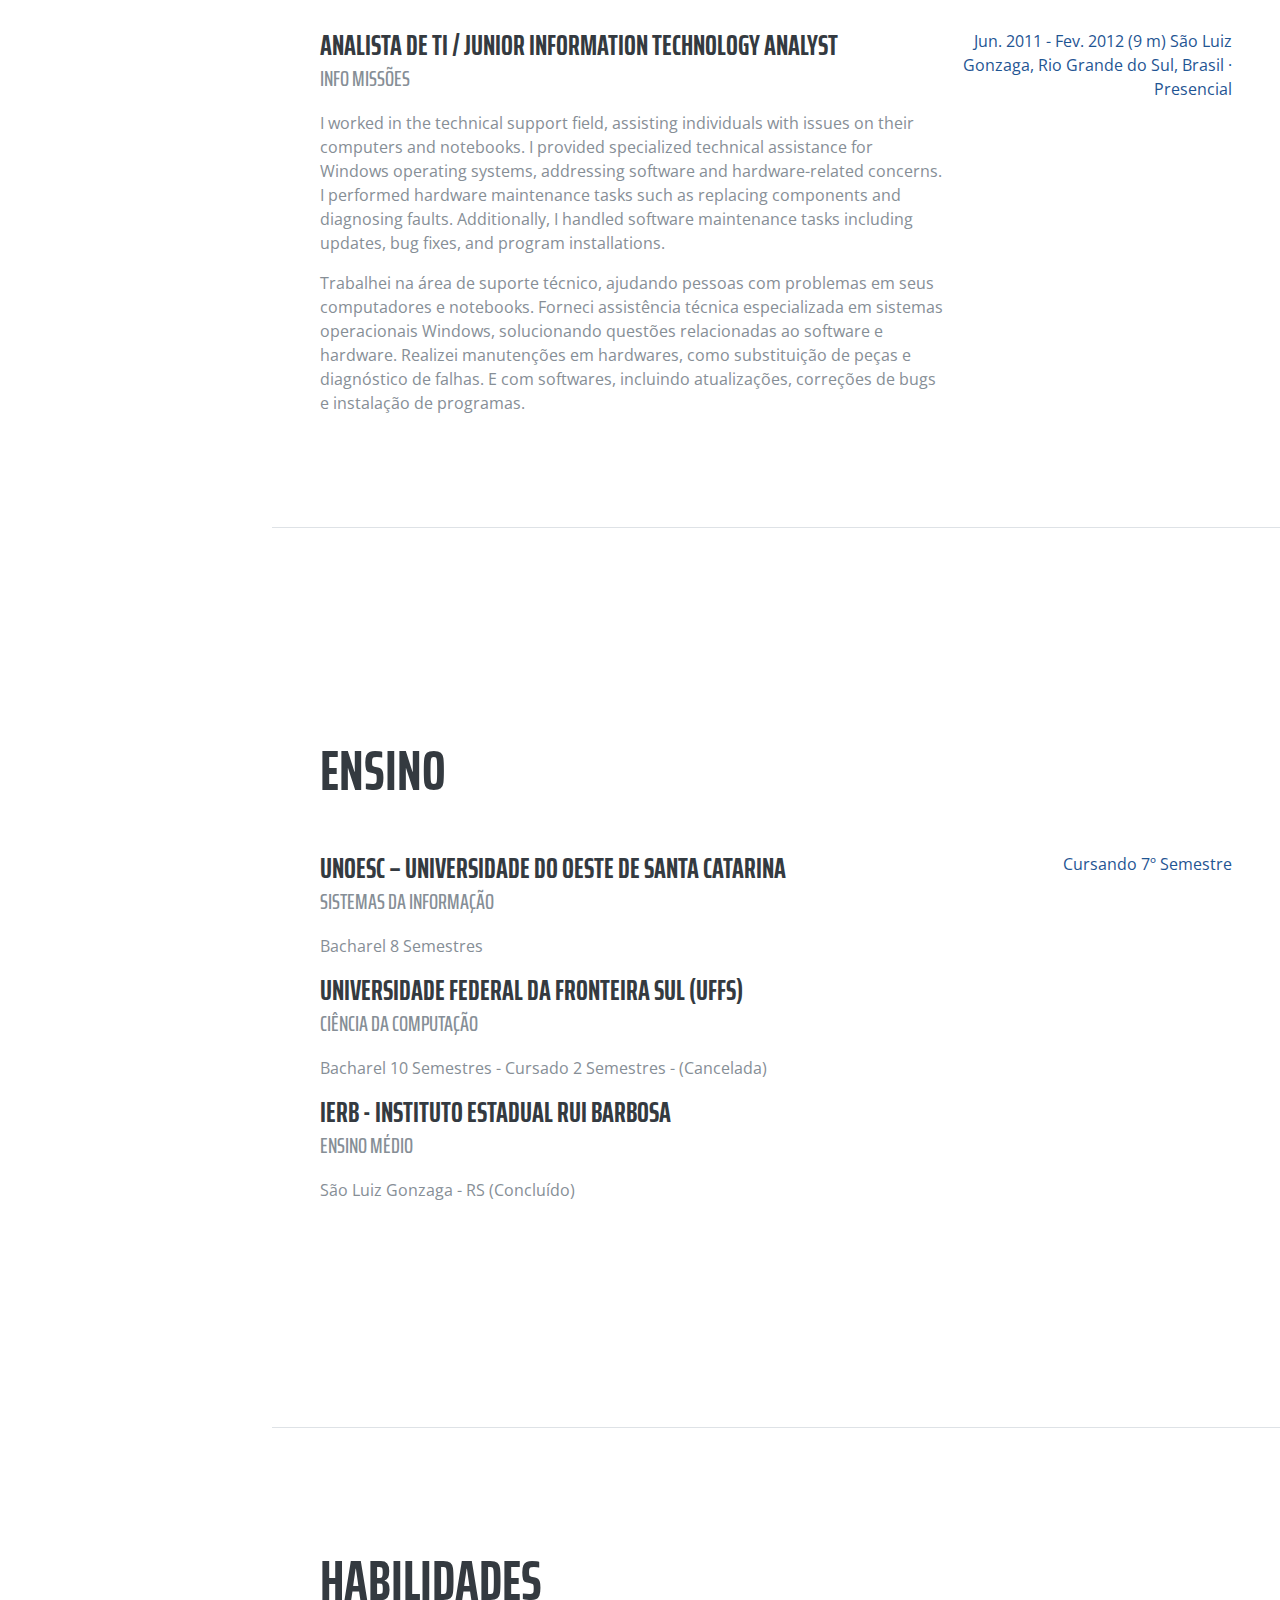
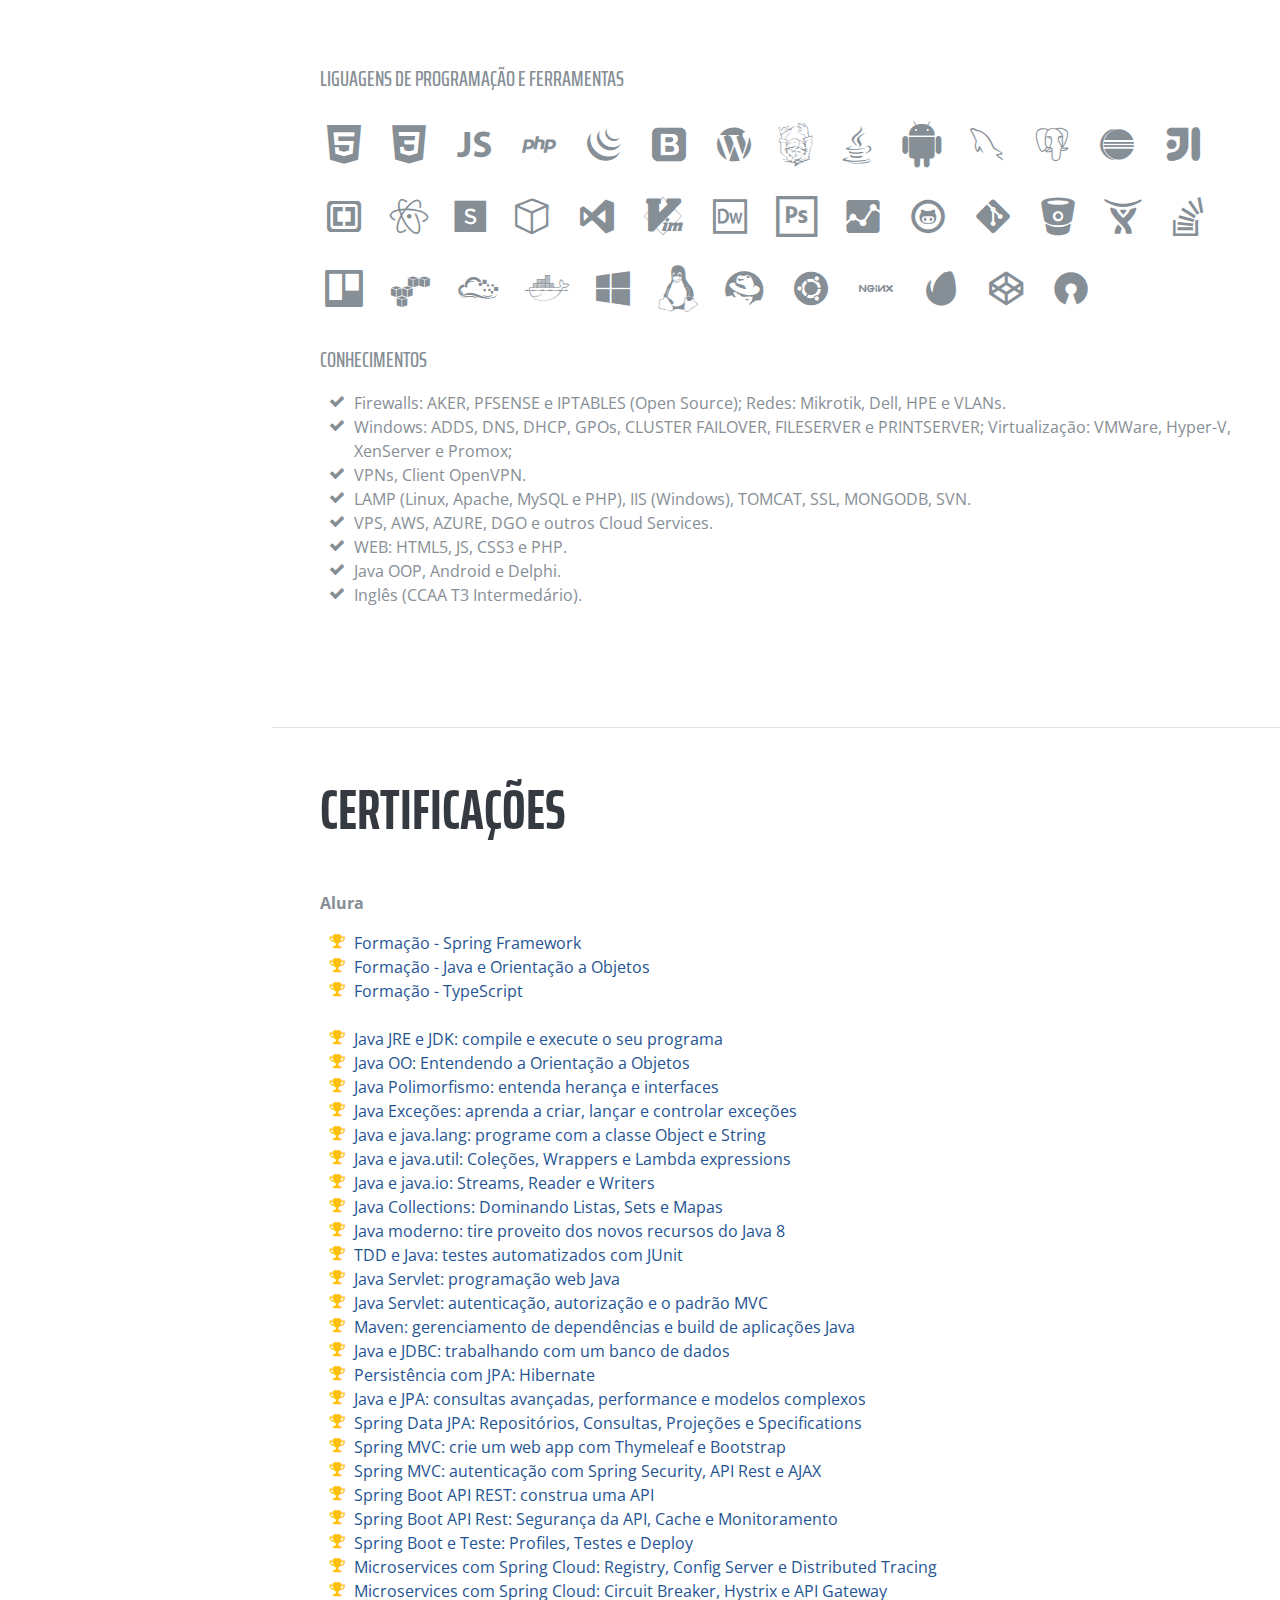
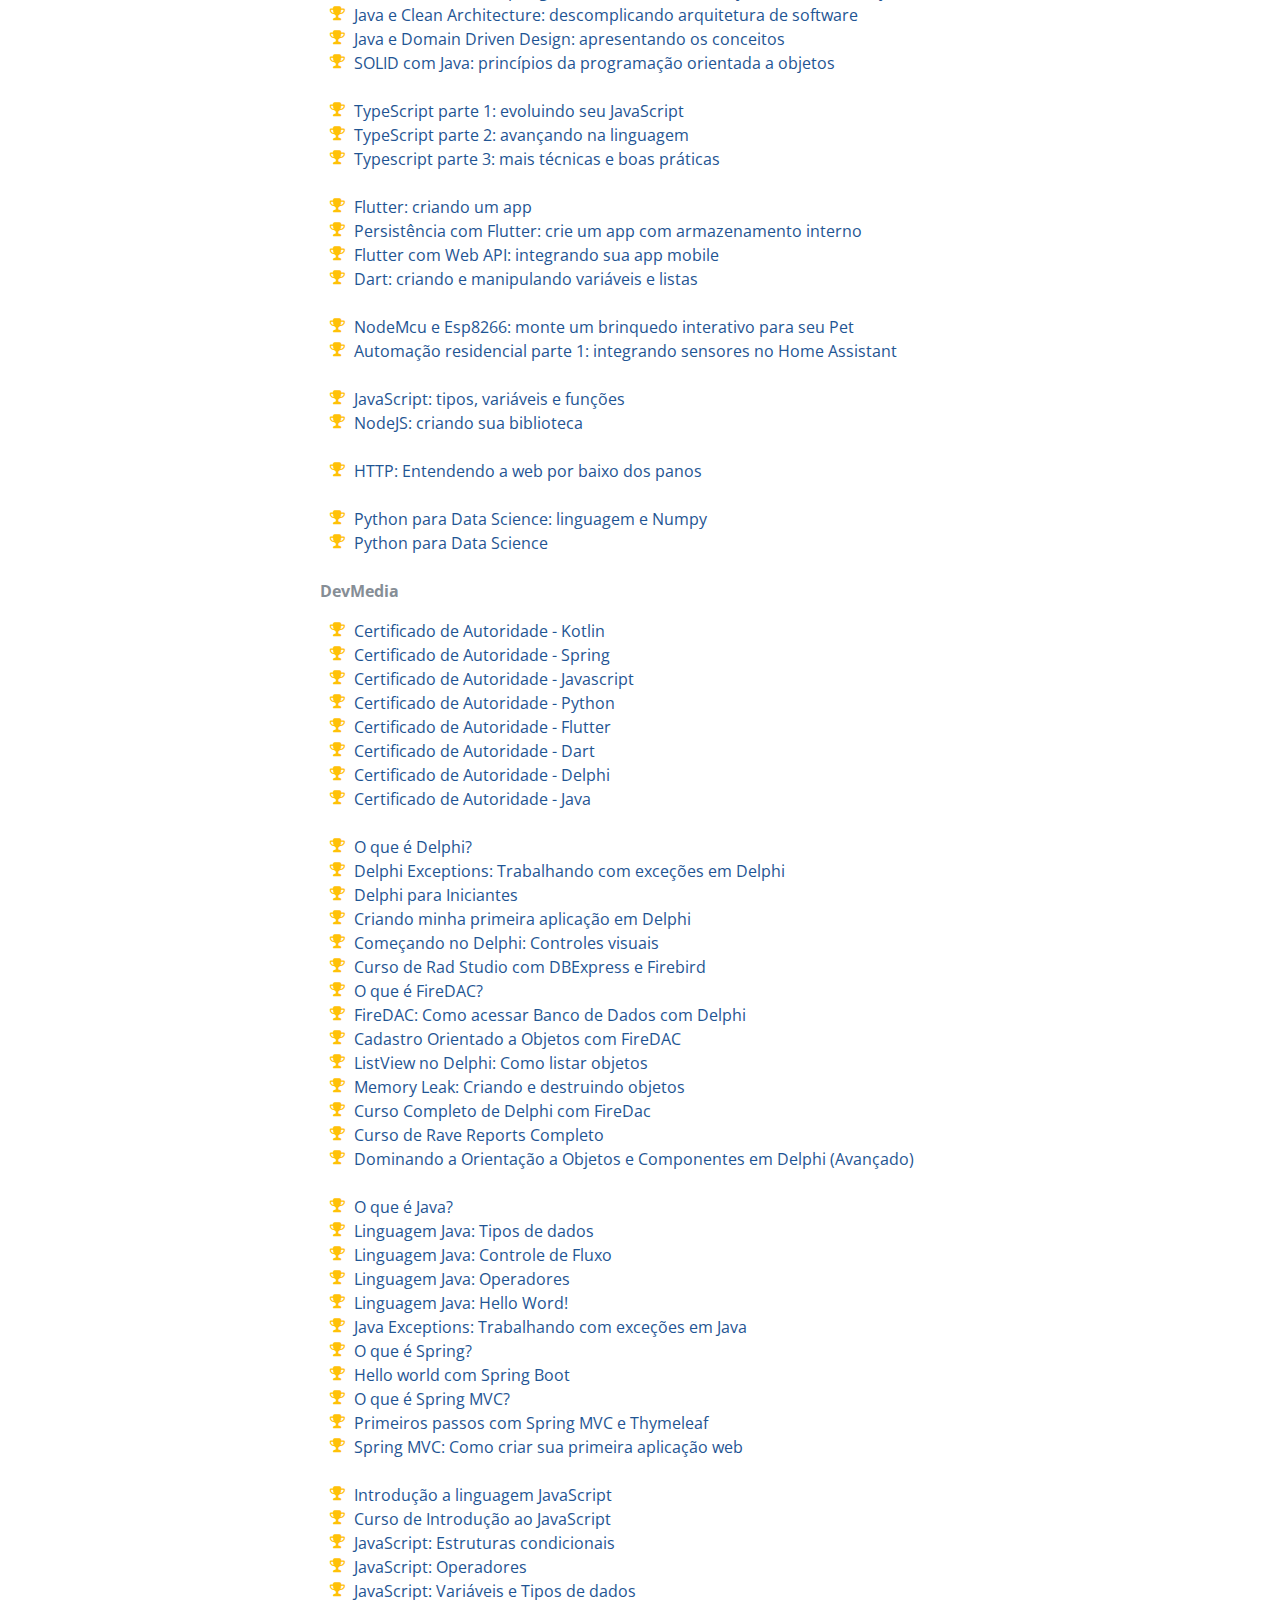
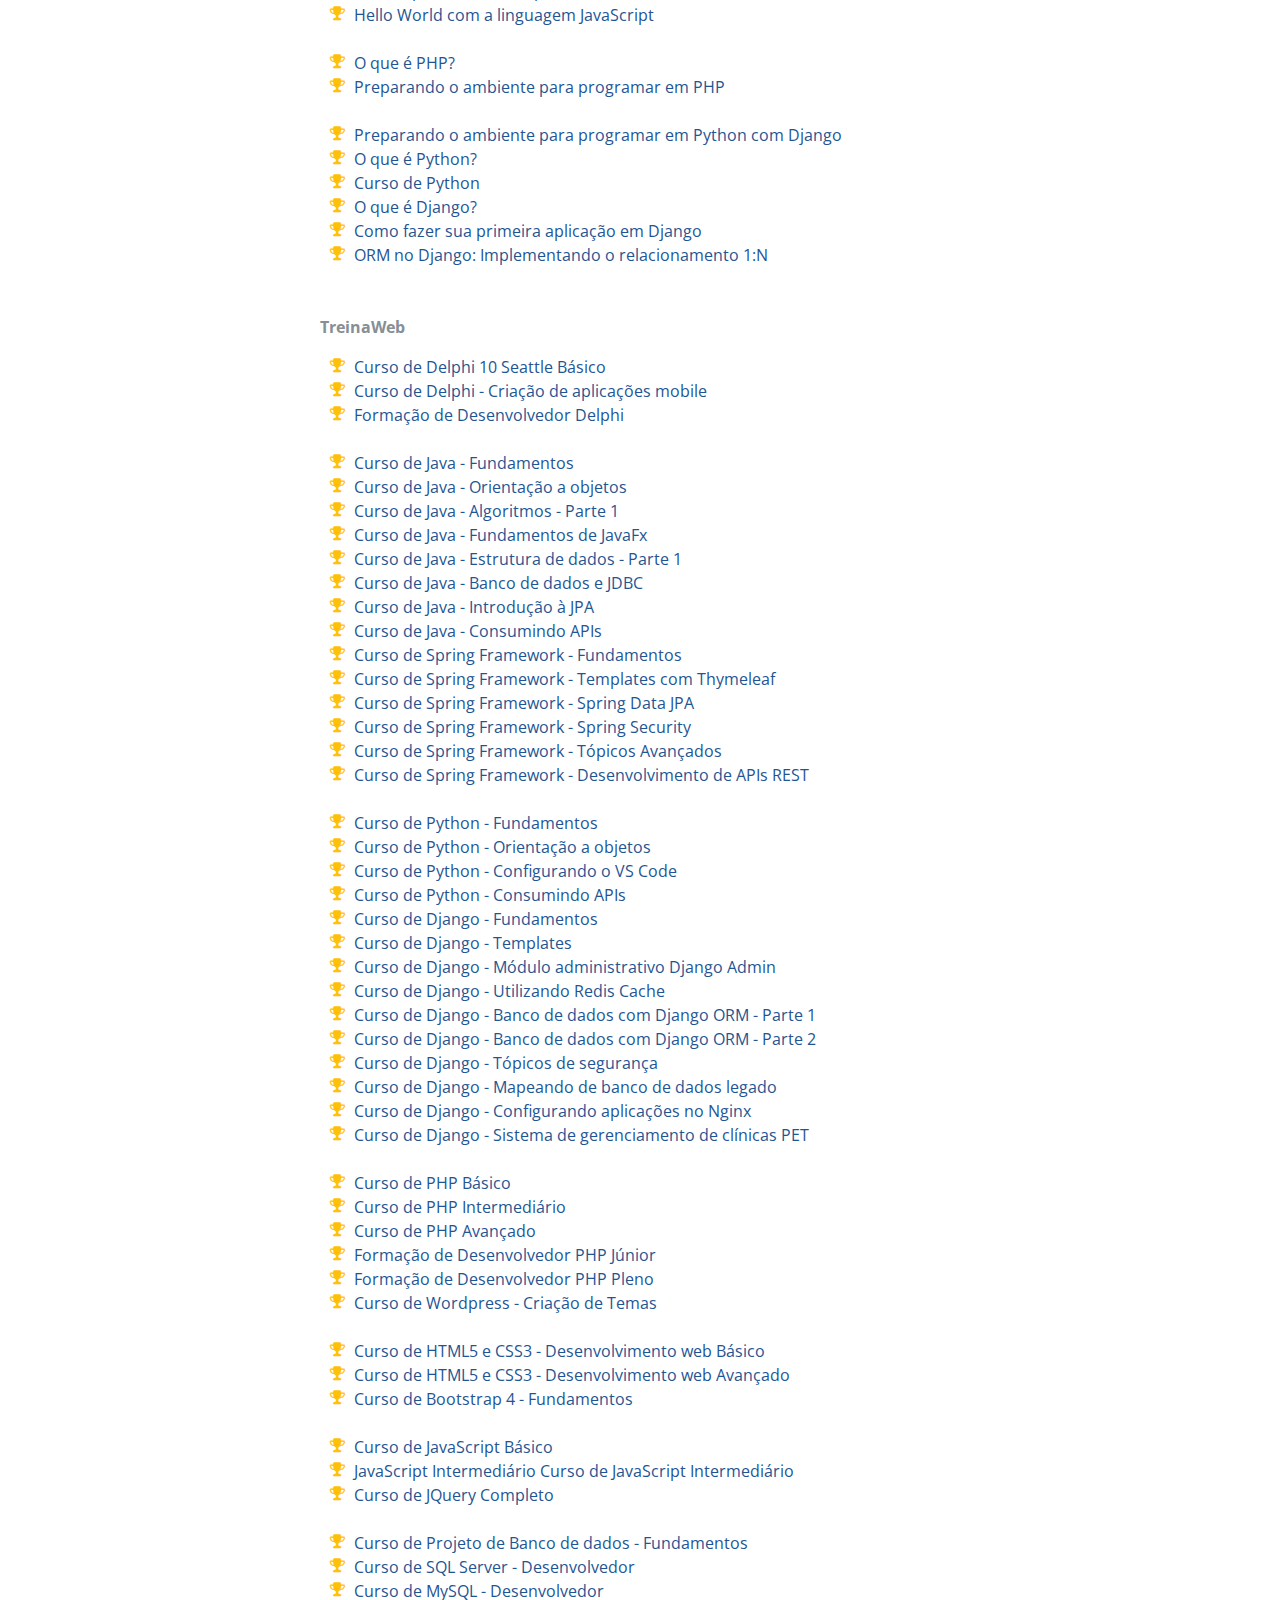
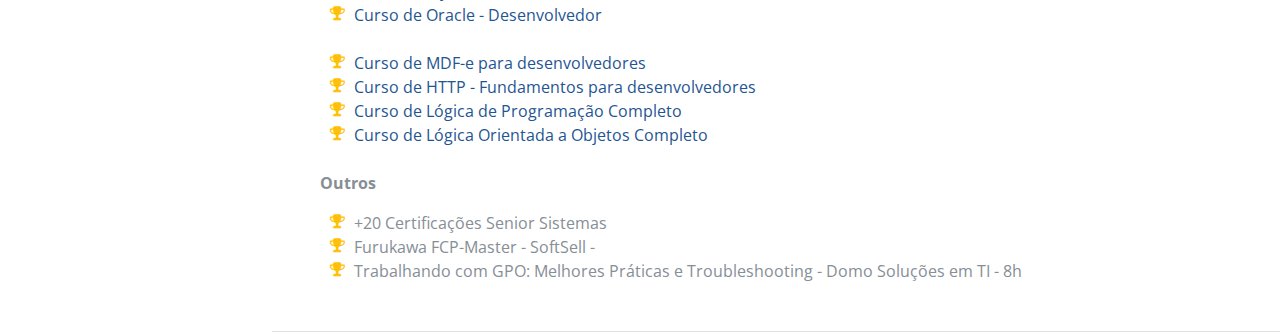
==== commit 43c6be81: "feat: add new carrer position" ====
--- a/index.html
+++ b/index.html
@@ -10,18 +10,14 @@
 
     <title>:: Kelver Arruda ::</title>
 
-    <!-- Global site tag (gtag.js) - Google Analytics -->
-    <script async src="https://www.googletagmanager.com/gtag/js?id=UA-136386309-1"></script>
+    <!-- Google tag (gtag.js) -->
+    <script async src="https://www.googletagmanager.com/gtag/js?id=G-171P7H35X7"></script>
     <script>
         window.dataLayer = window.dataLayer || [];
-
-        function gtag() {
-            dataLayer.push(arguments);
-        }
-
+        function gtag(){dataLayer.push(arguments);}
         gtag('js', new Date());
 
-        gtag('config', 'UA-136386309-1');
+        gtag('config', 'G-171P7H35X7');
     </script>
 
     <!-- Bootstrap core CSS -->
@@ -85,8 +81,7 @@
                 <div class="subheading mb-5">Chapecó · Santa Catarina · Brasil
                     <a href="mailto:arrudakelver@gmail.com">arrudakelver@gmail.com</a>
                 </div>
-                <p class="mb-5">Java Spring Boot • Node.js • Flutter • DevOps • Docker • K8s • Zabbix • Grafana •
-                    Prometheus • Elastic • AWS • AZURE • GCP • OCI • SAP JCo</p>
+                <p class="mb-5">Java • Spring Boot • Angular2+ • Flutter • DevOps • CI/CD • Docker • K8s • Elastic • AWS • GCP • OCI • SAP</p>
                 <p class="mb-5">I'm Software Developer proficient in various technologies, including Java (Spring Boot),
                     TypeScript (Node.js), and Dart (Flutter).
                     Skills in DevOps with experience in Docker, Kubernetes (K8s), Zabbix, Grafana, Prometheus, and
@@ -112,6 +107,29 @@
         <section class="resume-section p-3 p-lg-5 d-flex flex-column" id="experience">
             <div class="my-auto">
                 <h2 class="mb-5">Experiências</h2>
+                <div class="resume-item d-flex flex-column flex-md-row mb-5">
+                    <div class="resume-content mr-auto">
+                        <h3 class="mb-0">Desenvolvedor Java Senior / Senior Java Software Engineer</h3>
+                        <div class="subheading mb-3">Cia. Hering</div>
+                        <p>Java Developer using Spring Boot. Developed integrations between systems using microservices + Kafka + CDC. 
+                            Also working as an SRE and DevOps, configuring CI/CD pipelines in GitLab for deployments on GPC servers,
+                            some in VMs with Docker, and other integrations with GCK (Google Cloud Kubernetes); 
+                            Knowledge of SonarQube and Elastic Stack (ELK); Some of the integrations are with SAP systems, using the JCo library.
+                            These developed projects applied principles of clean architecture, clean code, and in some cases, Test-Driven Development (TDD).
+                            I am responsible for a project used by a team in China. 
+                            A production order management system with technologies in Angular 2+ and Java.</p>
+                        <p>Desenvolvedor Java utilizando Spring Boot. Desenvovi integrações entre sistemas utilizando microserviços + Kafka + CDC.
+                            Também atuo como SRE e DevOps, configurando pipelines para CI/CD no Gitlab para deploys em servidores na GPC,
+                            sendo alguns em VM's com Docker e outras integrações com GCK (Google Cloud Kubernetes);
+                            Conhecimentos em SonarQube e Elastic Stack (ELK); Algumas das integrações são com sistema SAP, utilizando lib JCo.
+                            Essses projetos desenvolvidos, foram aplicados princípios de arquitetura limpa, código limpo e alguns casos de TDD (Test-Driven Development).
+                            Sou responsável por um projeto utilizado por uma equipe na China. Um sistema para gestão de ordens de produção, com tecnologias no Angular 2+ e Java.</p>
+                    </div>
+                    <div class="resume-date text-md-right">
+                        <span class="text-primary">Nov. 2022 (Atualmente)</span>
+                        <span class="text-primary">Chapecó, Santa Catarina, Brasil · Remoto</span>
+                    </div>
+                </div>
                 <div class="resume-item d-flex flex-column flex-md-row mb-5">
                     <div class="resume-content mr-auto">
                         <h3 class="mb-0">Desenvolvedor Full Stack / Full Stack Developer</h3>
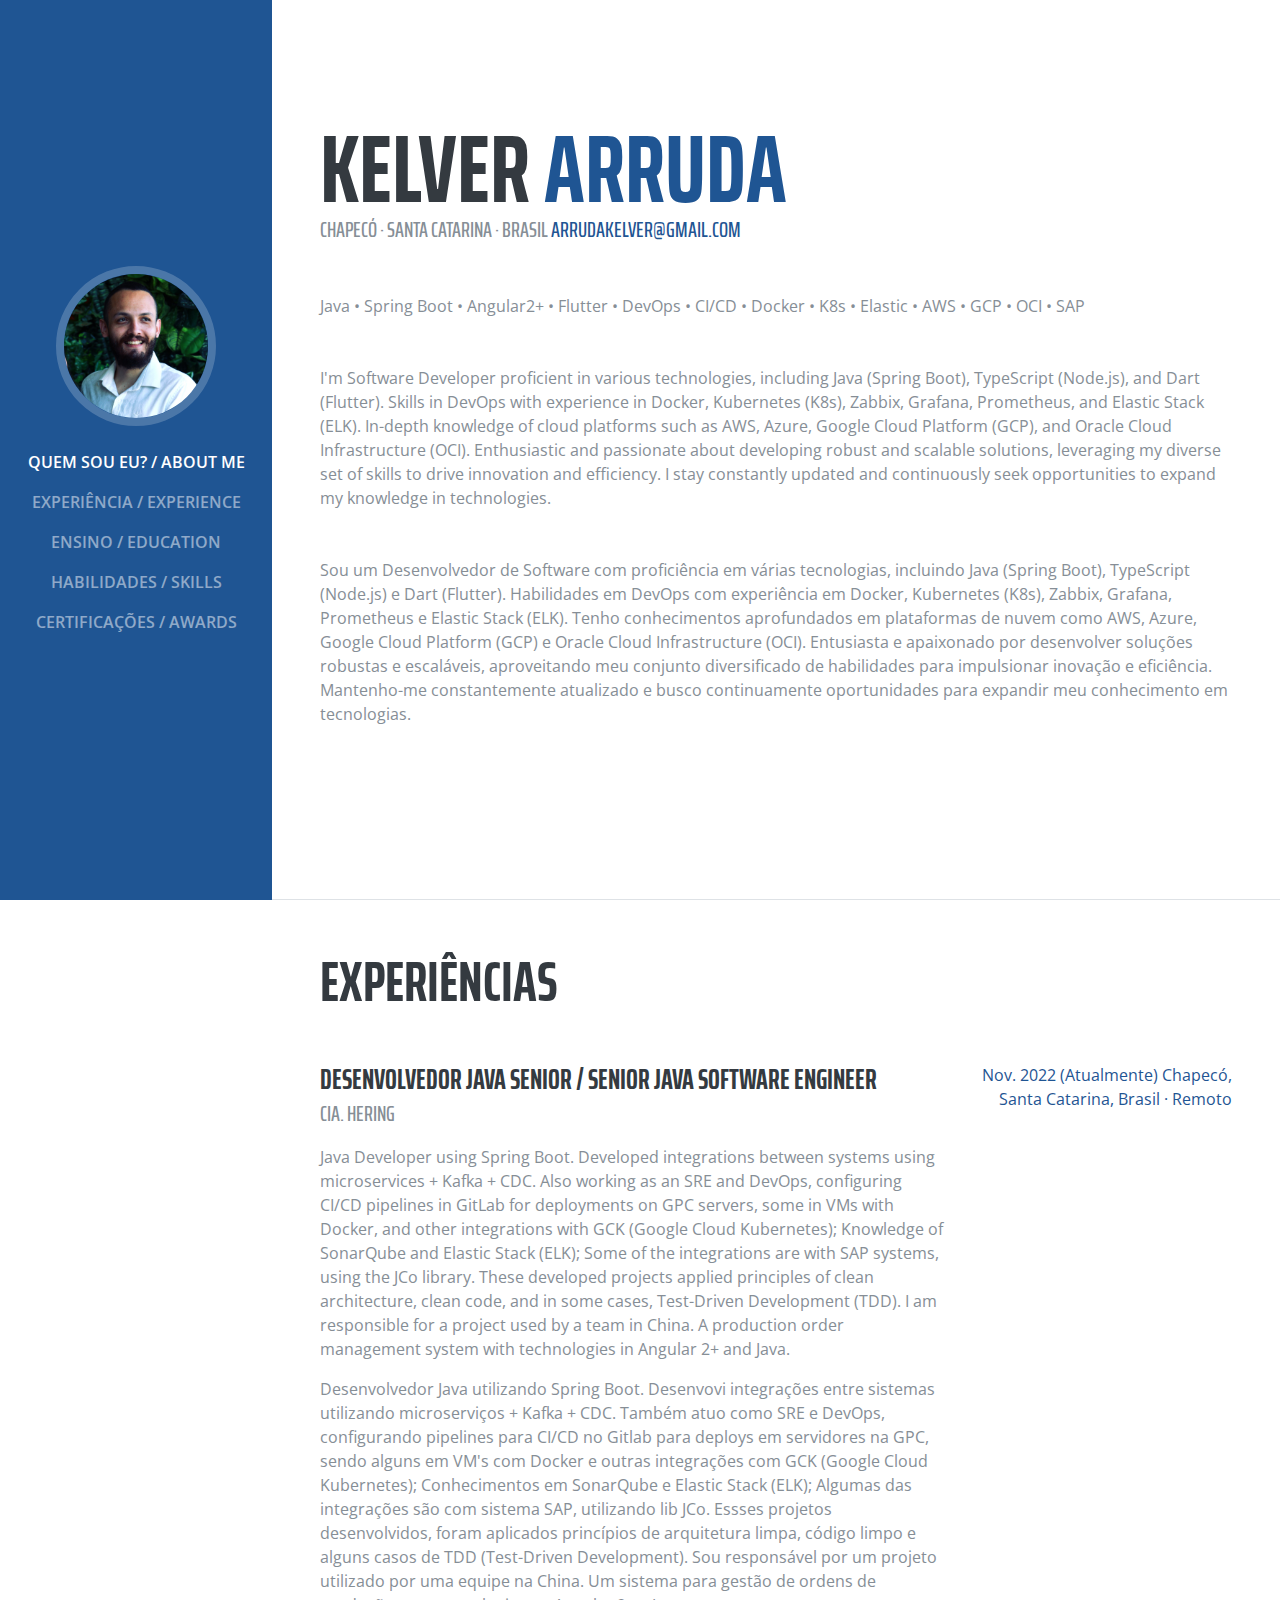
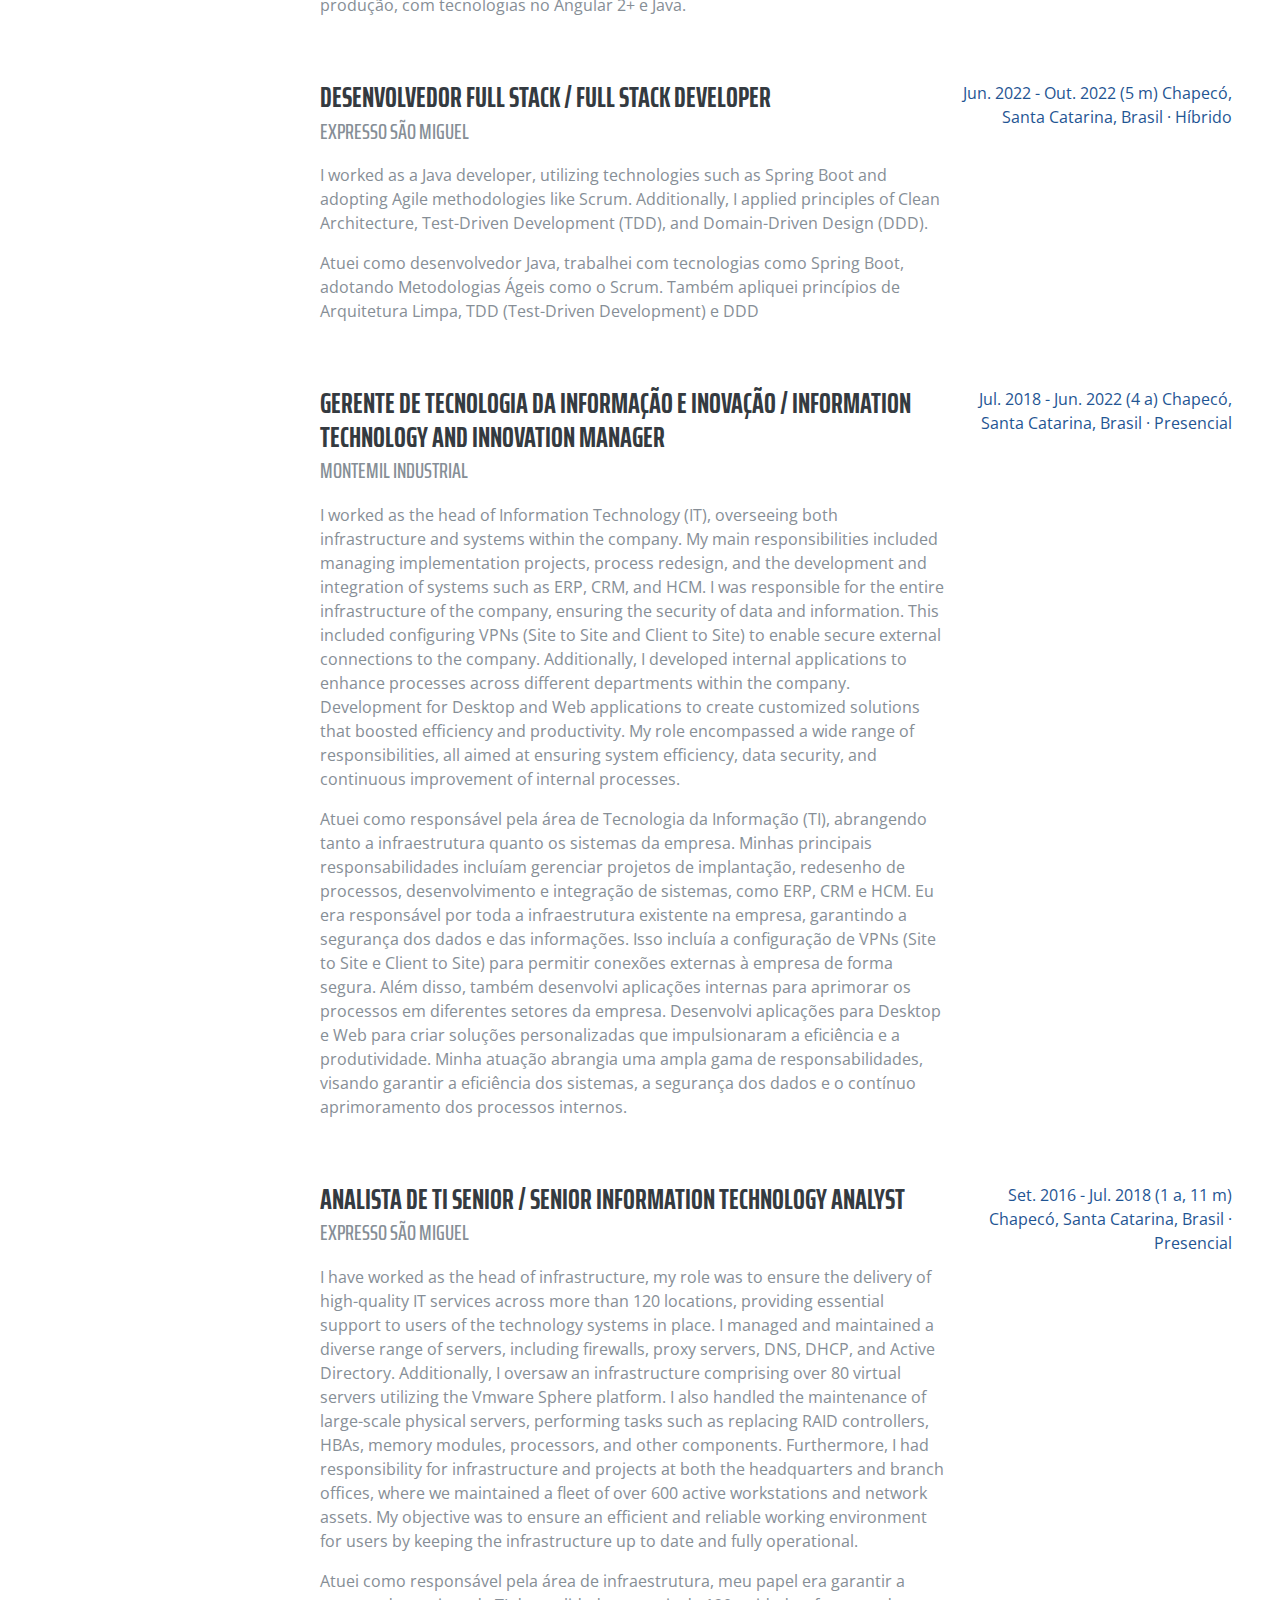
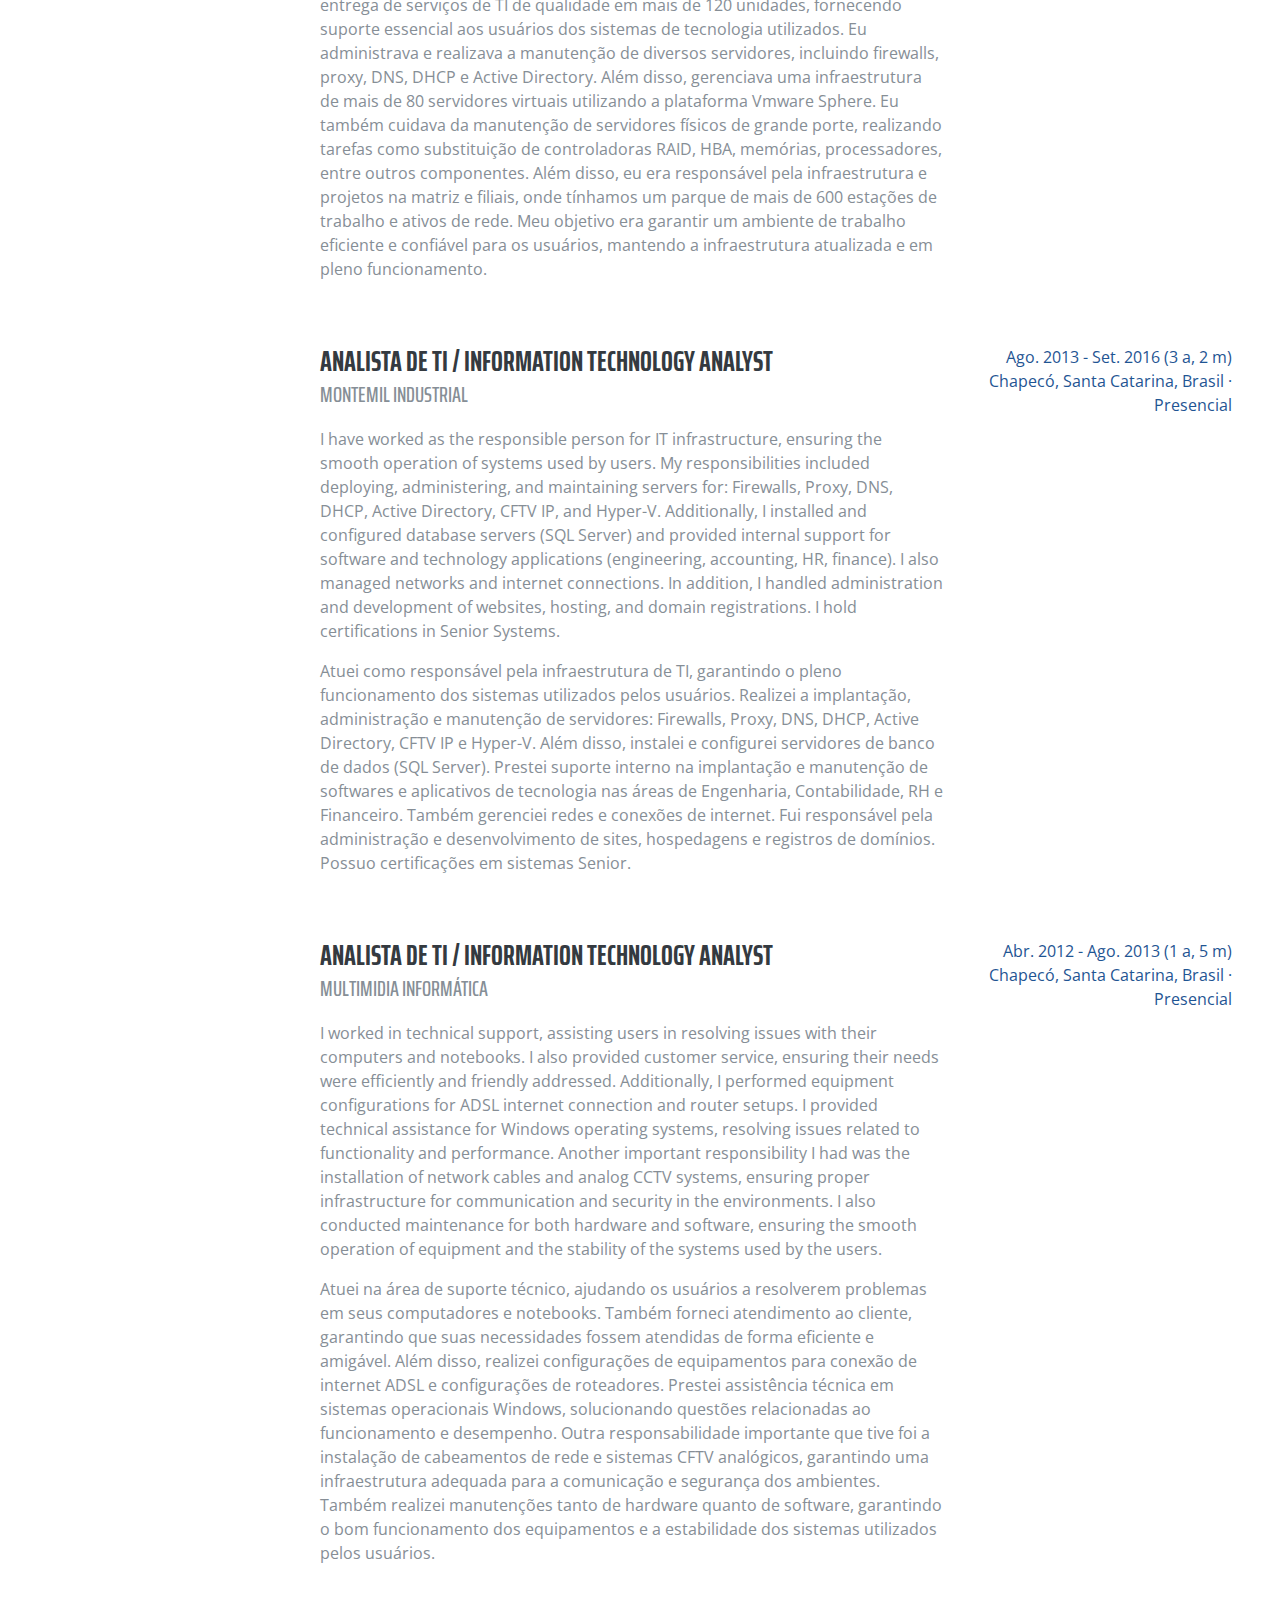
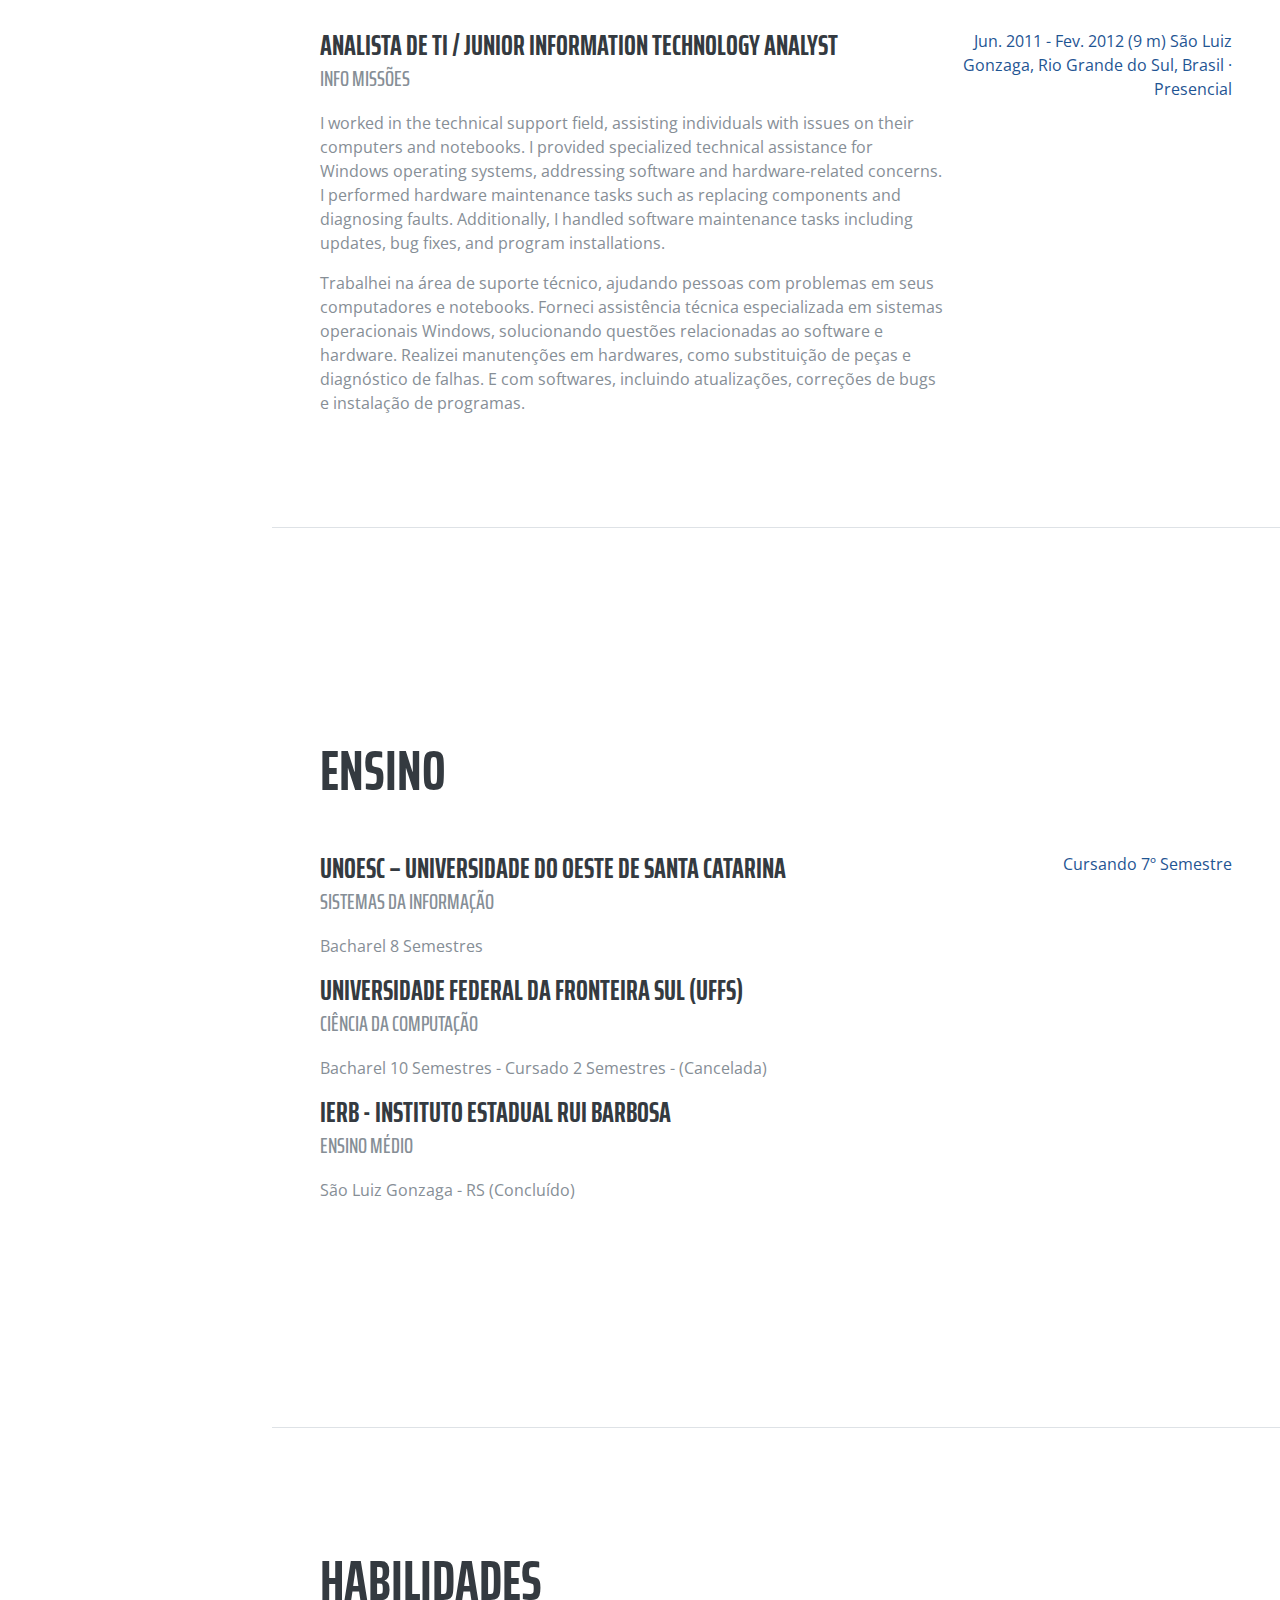
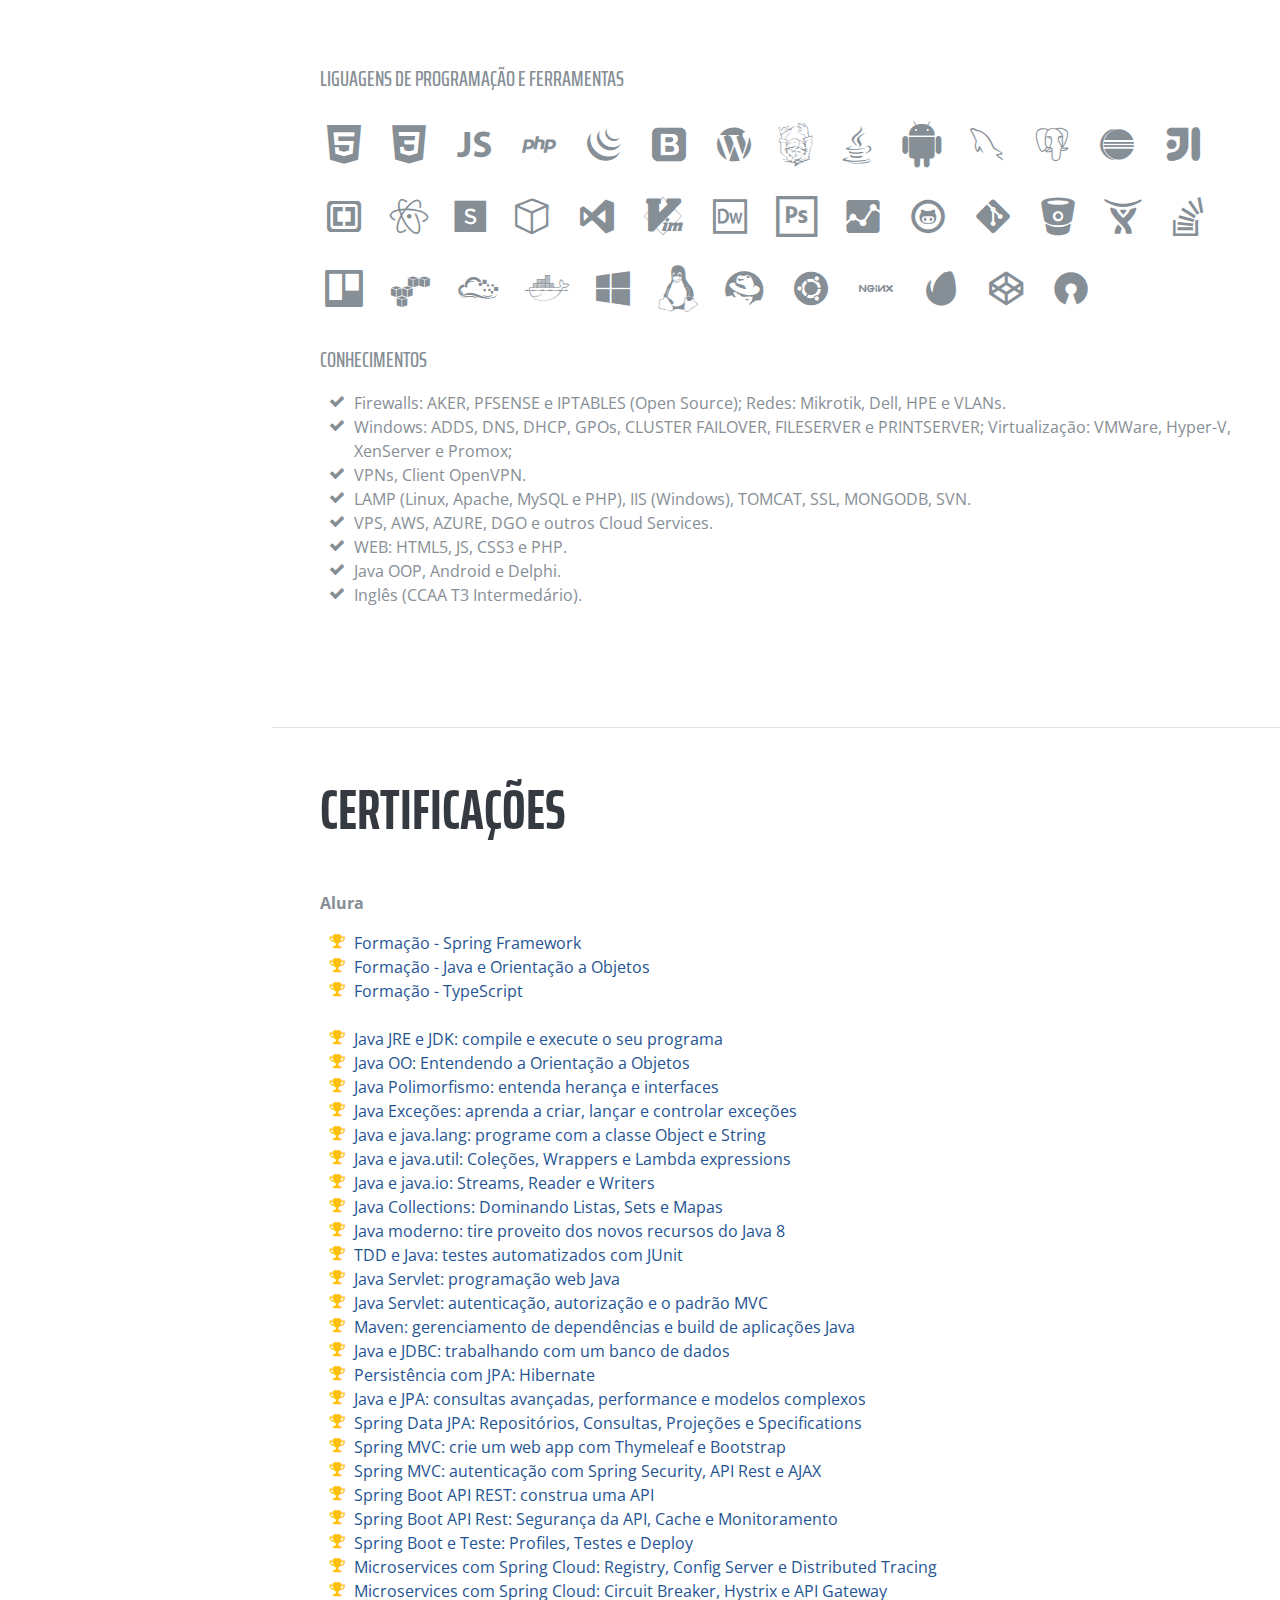
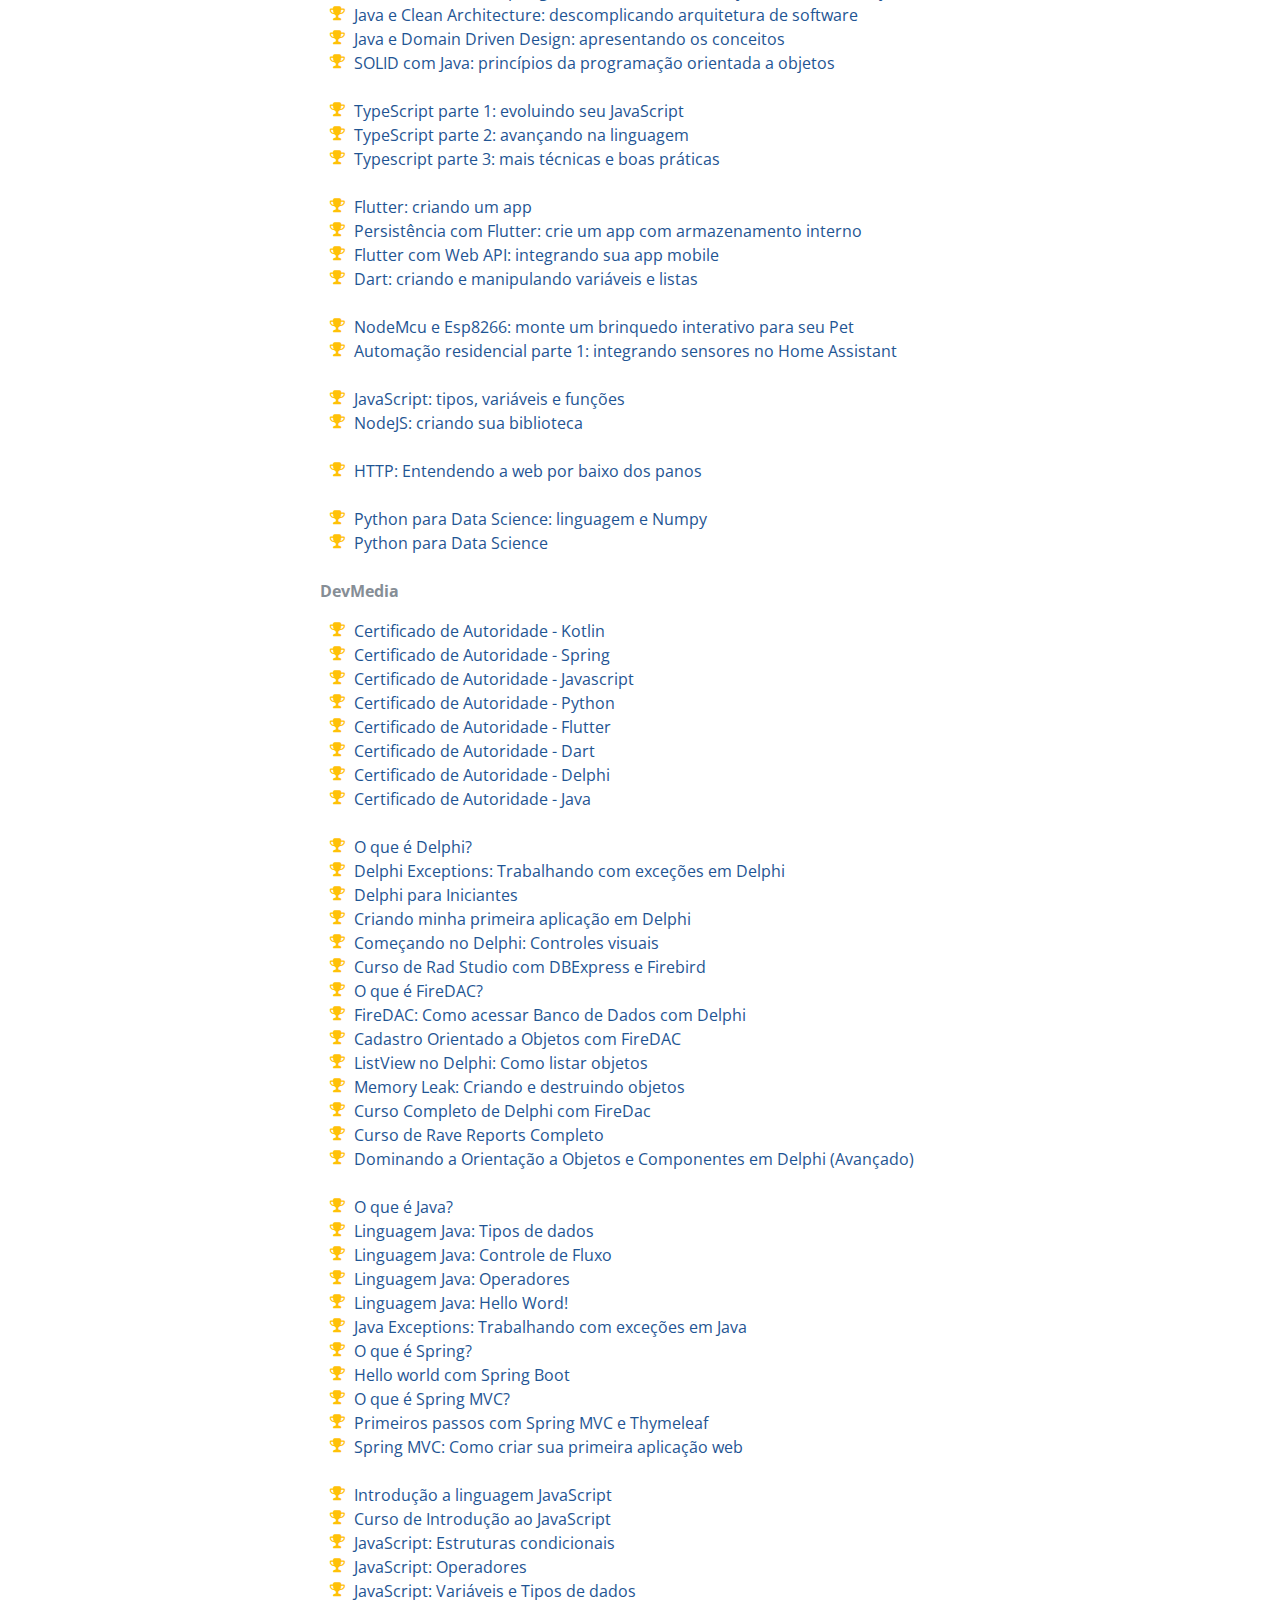
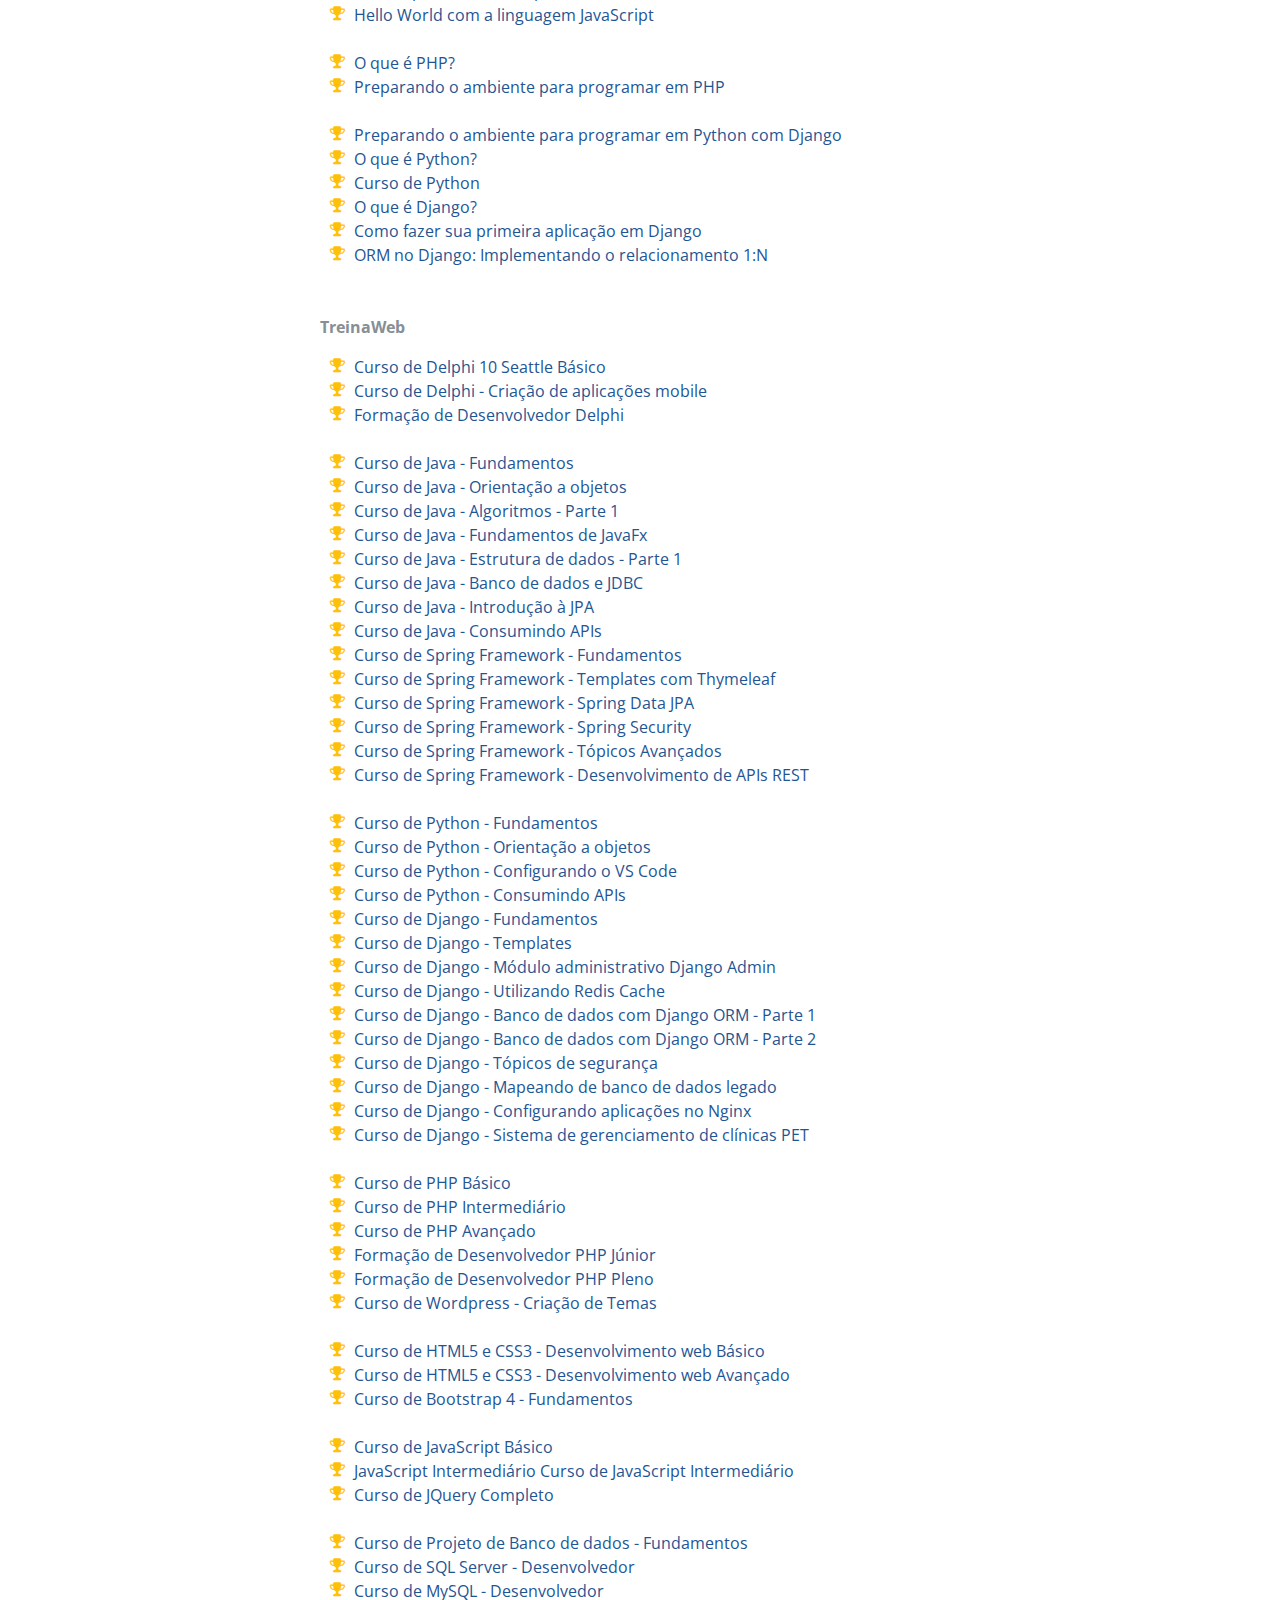
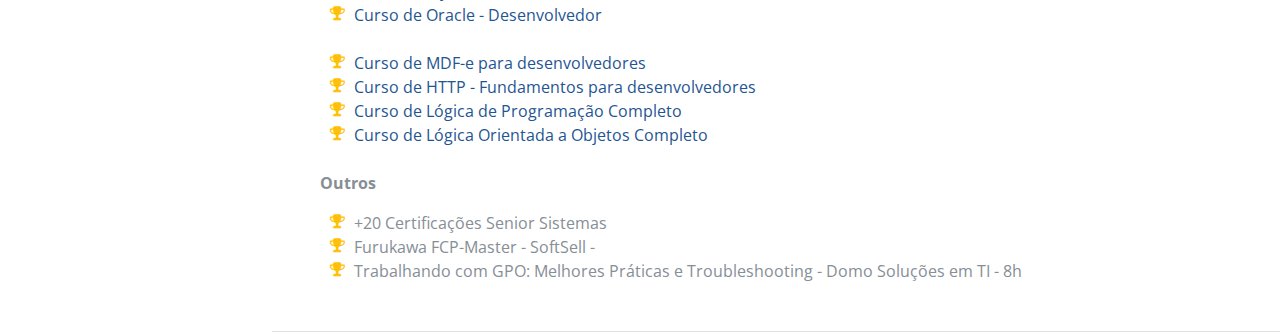
==== commit 9eb023d2: "Update index.html" ====
--- a/index.html
+++ b/index.html
@@ -2,14 +2,6 @@
 <html lang="pt-br">
 
 <head>
-
-    <meta charset="utf-8">
-    <meta name="viewport" content="width=device-width, initial-scale=1, shrink-to-fit=no">
-    <meta name="description" content="">
-    <meta name="author" content="Kelver Arruda">
-
-    <title>:: Kelver Arruda ::</title>
-
     <!-- Google tag (gtag.js) -->
     <script async src="https://www.googletagmanager.com/gtag/js?id=G-171P7H35X7"></script>
     <script>
@@ -19,6 +11,15 @@
 
         gtag('config', 'G-171P7H35X7');
     </script>
+
+    <meta charset="utf-8">
+    <meta name="viewport" content="width=device-width, initial-scale=1, shrink-to-fit=no">
+    <link rel="apple-touch-icon" sizes="76x76" href="img/apple-icon.png">
+    <link rel="icon" type="image/png" href="img/favicon.png">
+    <meta name="description" content="Kelver Arruda CV">
+    <meta name="author" content="Kelver Arruda">
+
+    <title>:: Kelver Arruda ::</title>
 
     <!-- Bootstrap core CSS -->
     <link href="vendor/bootstrap/css/bootstrap.min.css" rel="stylesheet">
@@ -38,7 +39,6 @@
 </head>
 
 <body id="page-top">
-
     <nav class="navbar navbar-expand-lg navbar-dark bg-primary fixed-top" id="sideNav">
         <a class="navbar-brand js-scroll-trigger" href="#page-top">
             <span class="d-none d-lg-block">
@@ -72,7 +72,6 @@
     </nav>
 
     <div class="container-fluid p-0">
-
         <section class="resume-section p-3 p-lg-5 d-flex d-column" id="about">
             <div class="my-auto">
                 <h1 class="mb-0">Kelver
@@ -160,22 +159,20 @@
                             data and information. This included configuring VPNs (Site to Site and Client to Site) to
                             enable secure external connections to the company.
                             Additionally, I developed internal applications to enhance processes across different
-                            departments within the company. I utilized Delphi (Desktop) and Java (Spring Boot, with
-                            Thymeleaf) to create customized solutions that boosted efficiency and productivity.
+                            departments within the company. Development for Desktop and Web applications to create 
+                            customized solutions that boosted efficiency and productivity.
                             My role encompassed a wide range of responsibilities, all aimed at ensuring system
                             efficiency, data security, and continuous improvement of internal processes.</p>
-                        <p>Atuei como responsável pela área de Tecnologia da Informação (TI), abrangendo tanto a
-                            infraestrutura quanto os sistemas da empresa. Minhas principais responsabilidades incluíam
-                            gerenciar projetos de implantação, redesenho de processos, desenvolvimento e integração de
-                            sistemas, como ERP, CRM e HCM.
-                            Eu era responsável por toda a infraestrutura existente na empresa, garantindo a segurança
-                            dos dados e das informações. Isso incluía a configuração de VPNs (Site to Site e Client to
-                            Site) para permitir conexões externas à empresa de forma segura.
-                            Além disso, também desenvolvi aplicações internas para aprimorar os processos em diferentes
-                            setores da empresa. Utilizei Delphi (Desktop) e Java (Spring Boot, com Thymeleaf) para criar
-                            soluções personalizadas que impulsionaram a eficiência e a produtividade.
-                            Minha atuação abrangia uma ampla gama de responsabilidades, visando garantir a eficiência
-                            dos sistemas, a segurança dos dados e o contínuo aprimoramento dos processos internos.</p>
+                        <p>Atuei como responsável pela área de Tecnologia da Informação (TI), abrangendo tanto a 
+                            infraestrutura quanto os sistemas da empresa. Minhas principais responsabilidades incluíam 
+                            gerenciar projetos de implantação, redesenho de processos, desenvolvimento e integração de sistemas, 
+                            como ERP, CRM e HCM. Eu era responsável por toda a infraestrutura existente na empresa, garantindo a 
+                            segurança dos dados e das informações. Isso incluía a configuração de VPNs (Site to Site e Client to Site) 
+                            para permitir conexões externas à empresa de forma segura. Além disso, também desenvolvi aplicações 
+                            internas para aprimorar os processos em diferentes setores da empresa. Desenvolvi aplicações 
+                            para Desktop e Web para criar soluções personalizadas que impulsionaram a eficiência e a produtividade.
+                            Minha atuação abrangia uma ampla gama de responsabilidades, visando garantir a eficiência dos sistemas, 
+                            a segurança dos dados e o contínuo aprimoramento dos processos internos.</p>
                     </div>
                     <div class="resume-date text-md-right">
                         <span class="text-primary">Jul. 2018 - Jun. 2022 (4 a)</span>
@@ -1517,4 +1514,4 @@
 
 </body>
 
-</html>+</html>
